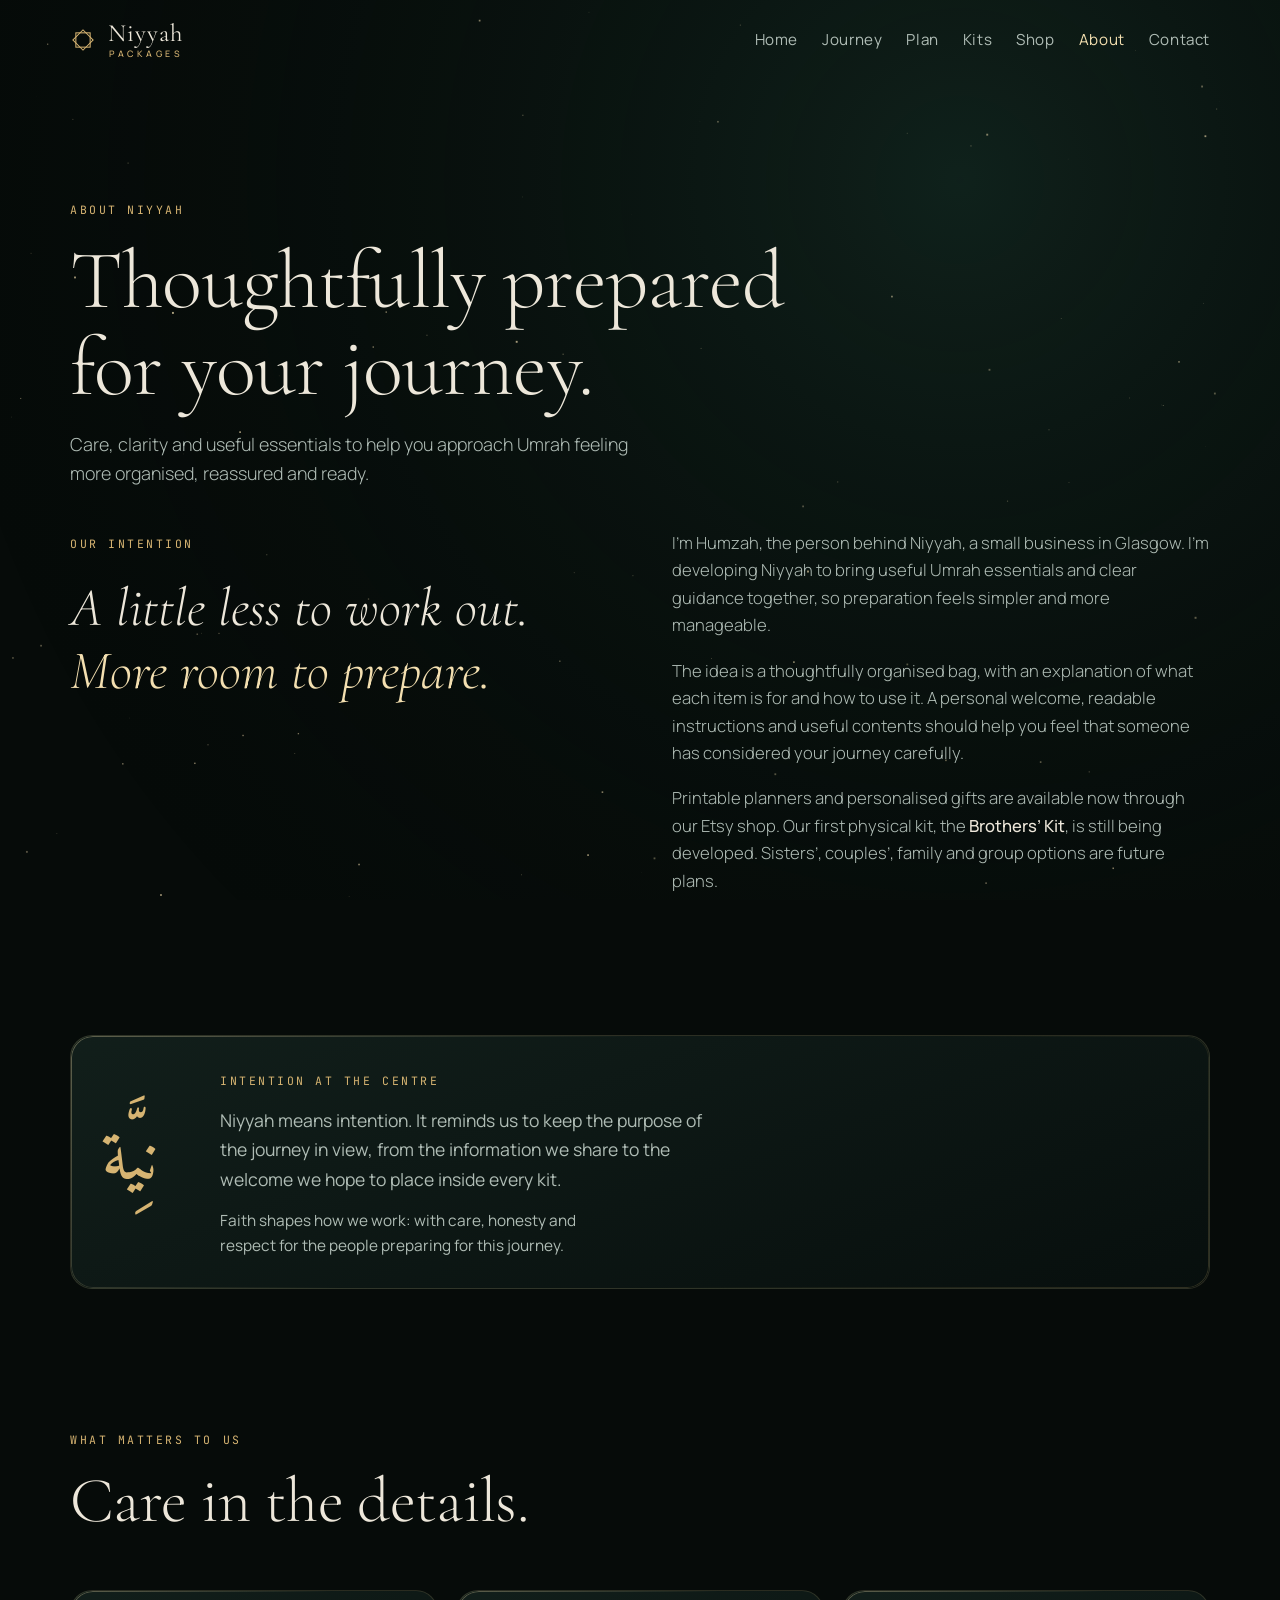
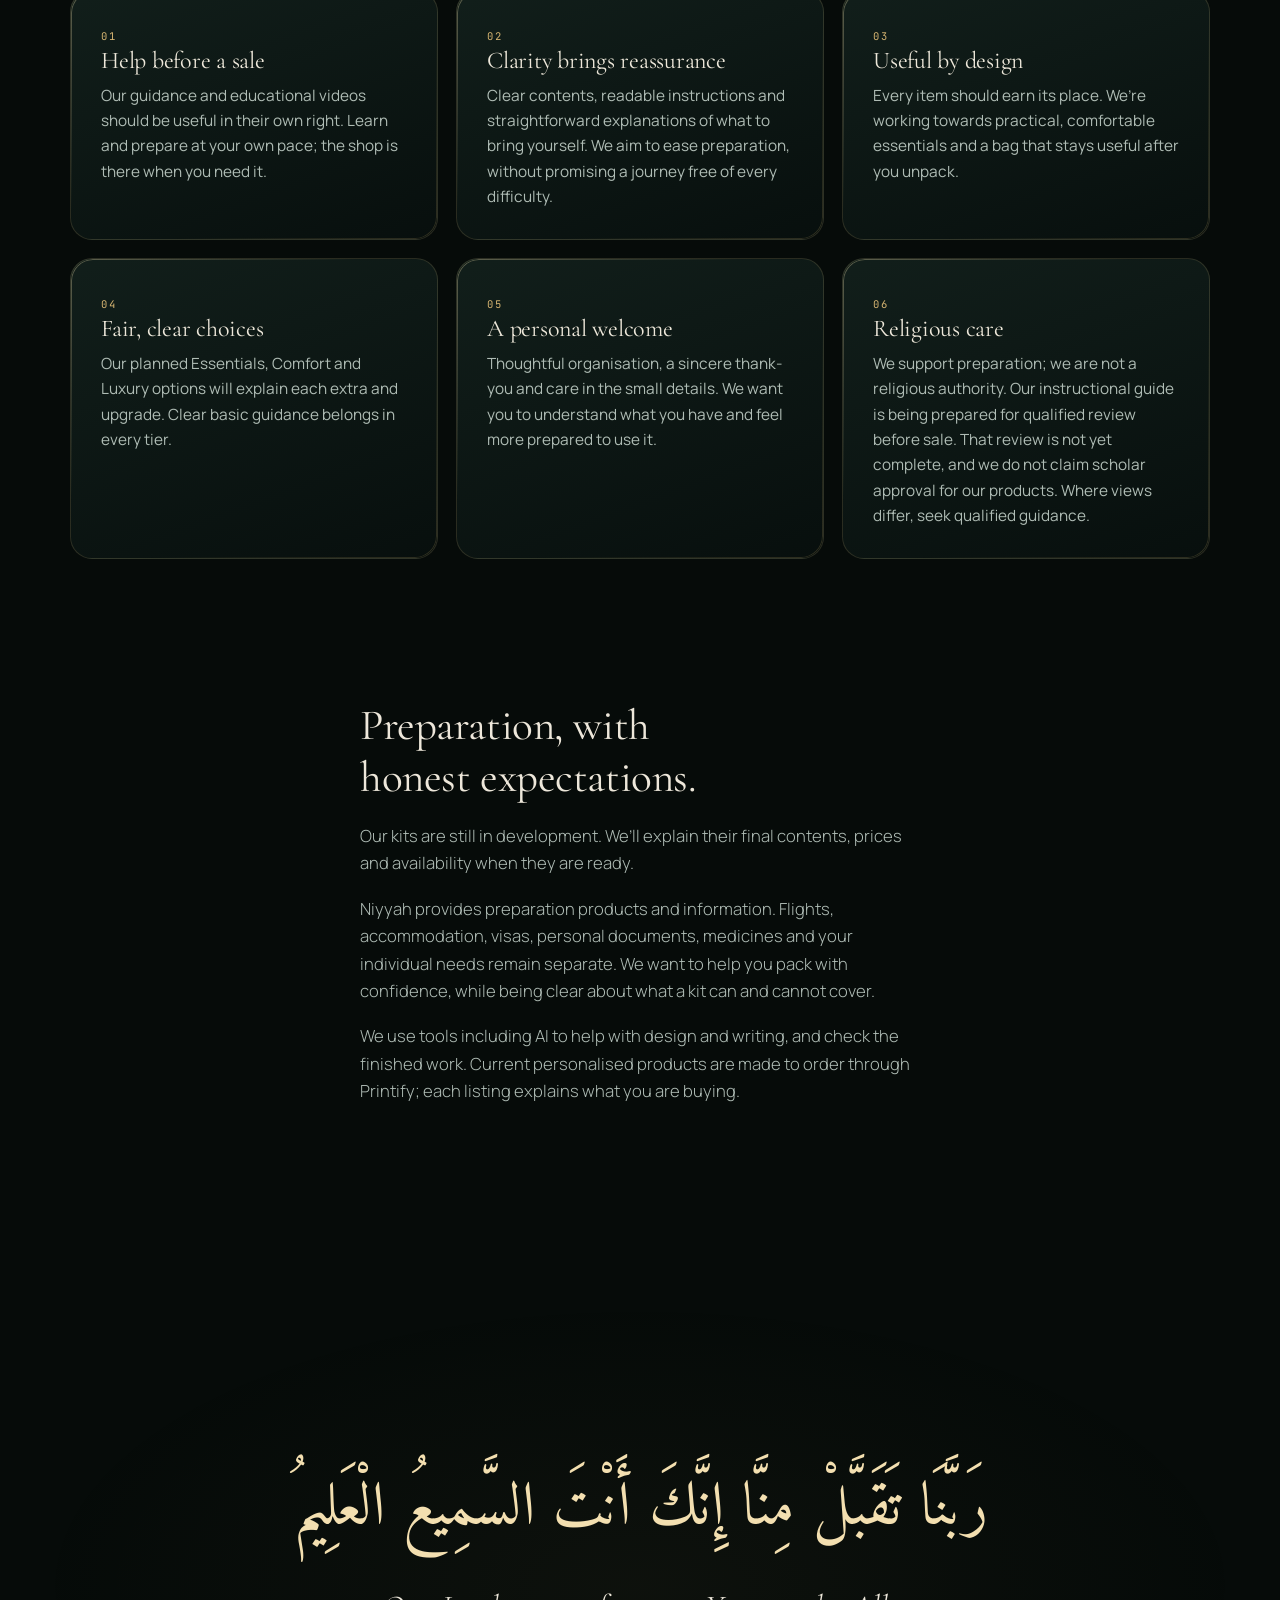
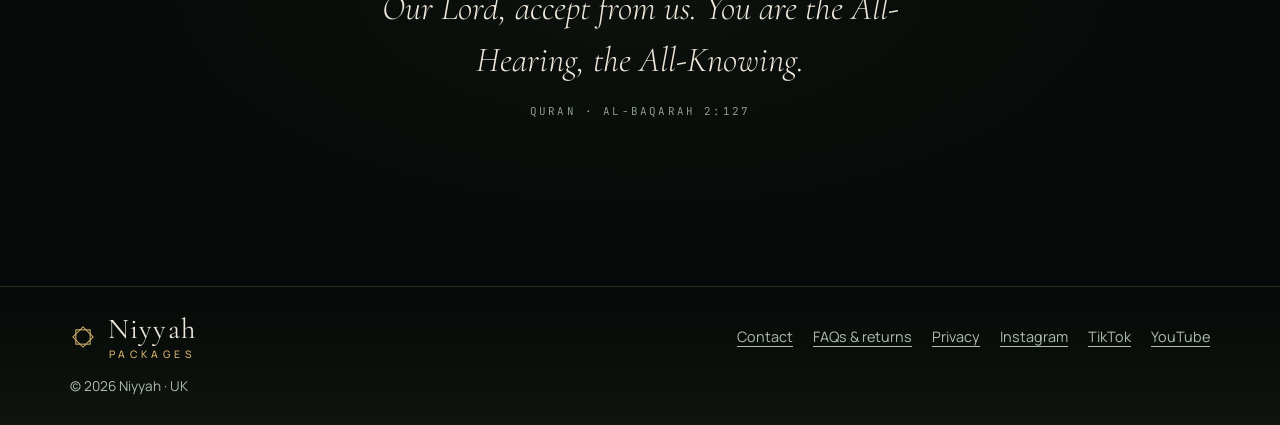
==== about.html @ 9472aaba "Improve Arabic name spacing and align planning page content" ====
<!doctype html>
<html lang="en-GB">
<head>
<meta charset="utf-8">
<meta name="viewport" content="width=device-width,initial-scale=1,viewport-fit=cover">
<style>:root{padding-block:env(safe-area-inset-top,0px) env(safe-area-inset-bottom,0px)}body{margin:0}img{max-width:100%}[hidden]{display:none!important}</style>
<title>About Niyyah Packages | Umrah Gifts &amp; Planners, Glasgow</title>
<meta name="claude:viewport-fit-sides" content="cover">
<meta name="description" content="Meet Niyyah, a Glasgow business bringing care, clarity and useful essentials to Umrah preparation. Discover our values and the kits we are developing.">
<link rel="icon" href="favicon.ico" sizes="any">
<link rel="icon" type="image/png" href="img/icon-32.png">
<link rel="apple-touch-icon" href="img/icon-180.png">
<meta name="theme-color" content="#1D4A3D">
<link rel="preconnect" href="https://fonts.googleapis.com">
<link rel="preconnect" href="https://fonts.gstatic.com" crossorigin>
<link rel="stylesheet" media="print" onload="this.media='all'" href="https://fonts.googleapis.com/css2?family=Cormorant+Garamond:ital,wght@0,300;0,400;0,500;1,300;1,400&family=Manrope:wght@300;400;500;600&family=JetBrains+Mono:wght@400;500&family=Amiri:wght@400;700&display=swap">
<link rel="stylesheet" href="assets/style.css?v=20261031-alignment11">
<link rel="canonical" href="https://niyyahpackages.com/about">
<meta property="og:type" content="website">
<meta property="og:locale" content="en_GB">
<meta property="og:site_name" content="Niyyah Packages">
<meta property="og:title" content="About Niyyah Packages | Umrah Gifts &amp; Planners, Glasgow">
<meta property="og:description" content="Meet Niyyah, a Glasgow business bringing care, clarity and useful essentials to Umrah preparation. Discover our values and the kits we are developing.">
<meta property="og:url" content="https://niyyahpackages.com/about">
<meta property="og:image" content="https://niyyahpackages.com/img/icon-512.png">
<meta property="og:image:alt" content="Niyyah Packages logo">
<meta name="twitter:card" content="summary">
<meta name="twitter:title" content="About Niyyah Packages | Umrah Gifts &amp; Planners, Glasgow">
<meta name="twitter:description" content="Meet Niyyah, a Glasgow business bringing care, clarity and useful essentials to Umrah preparation. Discover our values and the kits we are developing.">
<meta name="twitter:image" content="https://niyyahpackages.com/img/icon-512.png">
<script type="application/ld+json">
{
  "@context": "https://schema.org",
  "@graph": [
    {
      "@type": "WebPage",
      "@id": "https://niyyahpackages.com/about#webpage",
      "url": "https://niyyahpackages.com/about",
      "name": "About Niyyah Packages | Umrah Gifts & Planners, Glasgow",
      "description": "Meet Niyyah, a Glasgow business bringing care, clarity and useful essentials to Umrah preparation. Discover our values and the kits we are developing.",
      "inLanguage": "en-GB",
      "isPartOf": {
        "@id": "https://niyyahpackages.com/#website"
      }
    }
  ]
}
</script>
</head>
<body>
<a class="skip-link" href="#main-content">Skip to content</a>
<canvas id="sky" aria-hidden="true"></canvas>
<div class="progress" aria-hidden="true"></div>
<svg width="0" height="0" style="position:absolute" aria-hidden="true">
  <defs>
    <symbol id="star" viewBox="0 0 40 40"><g fill="none" stroke="currentColor" stroke-width="1.6"><rect x="9" y="9" width="22" height="22"/><rect x="9" y="9" width="22" height="22" transform="rotate(45 20 20)"/></g></symbol>
    <symbol id="arr" viewBox="0 0 24 24"><path d="M5 12h14M13 6l6 6-6 6" fill="none" stroke="currentColor" stroke-width="1.5"/></symbol>
  </defs>
</svg>
<header class="nav">
  <div class="nav-shell"></div>
  <div class="wrap">
    <a class="brand" href="/" aria-label="Niyyah home"><svg><use href="#star"/></svg><span class="wm">Niyyah<small>Packages</small></span></a>
    <ul><li><a href="/">Home</a></li><li><a href="/journey">Journey</a></li><li><a href="/plan">Plan</a></li><li><a href="/packages">Kits</a></li><li><a href="/shop">Shop</a></li><li><a href="/about" aria-current="page">About</a></li><li><a href="/contact">Contact</a></li></ul>
    <details class="mobile-menu"><summary aria-label="Open navigation"><span class="hamburger" aria-hidden="true"><i></i><i></i><i></i></span></summary><nav aria-label="Mobile navigation"><a href="/">Home</a><a href="/journey">Journey</a><a href="/plan">Plan</a><a href="/packages">Kits</a><a href="/shop">Shop</a><a href="/about" aria-current="page">About</a><a href="/contact">Contact</a></nav></details>
  </div>
</header>
<main id="main-content">
  <section class="page-head"><div class="wrap"><span class="label">About Niyyah</span><h1>Thoughtfully prepared<br>for your journey.</h1><p>Care, clarity and useful essentials to help you approach Umrah feeling more organised, reassured and ready.</p></div></section>
  <section aria-label="Our story" style="padding-top:30px"><div class="wrap split">
    <div class="reveal"><span class="label">Our intention</span><p class="quote" style="margin-top:22px">A little less to work out.<br><em>More room to prepare.</em></p></div>
    <div class="story reveal"><p>I’m Humzah, the person behind Niyyah, a small business in Glasgow. I’m developing Niyyah to bring useful Umrah essentials and clear guidance together, so preparation feels simpler and more manageable.</p><p>The idea is a thoughtfully organised bag, with an explanation of what each item is for and how to use it. A personal welcome, readable instructions and useful contents should help you feel that someone has considered your journey carefully.</p><p>Printable planners and personalised gifts are available now through our Etsy shop. Our first physical kit, the <strong>Brothers’ Kit</strong>, is still being developed. Sisters’, couples’, family and group options are future plans.</p></div>
  </div></section>
  <section aria-labelledby="name-title" style="padding-top:0"><div class="wrap"><div class="panel name-block reveal"><span class="big-ar" lang="ar">نِيَّة</span><div><span class="label" id="name-title">Intention at the centre</span><p style="margin-top:14px;font-size:1.1rem">Niyyah means intention. It reminds us to keep the purpose of the journey in view, from the information we share to the welcome we hope to place inside every kit.</p><p class="muted" style="margin-top:14px">Faith shapes how we work: with care, honesty and respect for the people preparing for this journey.</p></div></div></div></section>
  <section aria-labelledby="how-title" style="padding-top:0"><div class="wrap"><div class="head reveal"><span class="label">What matters to us</span><h2 id="how-title">Care in the details.</h2></div><div class="principles">
    <article class="panel reveal"><span class="k">01</span><h3>Help before a sale</h3><p>Our guidance and educational videos should be useful in their own right. Learn and prepare at your own pace; the shop is there when you need it.</p></article>
    <article class="panel reveal"><span class="k">02</span><h3>Clarity brings reassurance</h3><p>Clear contents, readable instructions and straightforward explanations of what to bring yourself. We aim to ease preparation, without promising a journey free of every difficulty.</p></article>
    <article class="panel reveal"><span class="k">03</span><h3>Useful by design</h3><p>Every item should earn its place. We’re working towards practical, comfortable essentials and a bag that stays useful after you unpack.</p></article>
    <article class="panel reveal"><span class="k">04</span><h3>Fair, clear choices</h3><p>Our planned Essentials, Comfort and Luxury options will explain each extra and upgrade. Clear basic guidance belongs in every tier.</p></article>
    <article class="panel reveal"><span class="k">05</span><h3>A personal welcome</h3><p>Thoughtful organisation, a sincere thank-you and care in the small details. We want you to understand what you have and feel more prepared to use it.</p></article>
    <article class="panel reveal"><span class="k">06</span><h3>Religious care</h3><p>We support preparation; we are not a religious authority. Our instructional guide is being prepared for qualified review before sale. That review is not yet complete, and we do not claim scholar approval for our products. Where views differ, seek qualified guidance.</p></article>
  </div></div></section>
  <section class="about-boundaries" aria-labelledby="preparation-title" style="padding-top:0"><div class="wrap story"><h2 id="preparation-title">Preparation, with honest expectations.</h2><p>Our kits are still in development. We’ll explain their final contents, prices and availability when they are ready.</p><p>Niyyah provides preparation products and information. Flights, accommodation, visas, personal documents, medicines and your individual needs remain separate. We want to help you pack with confidence, while being clear about what a kit can and cannot cover.</p><p>We use tools including AI to help with design and writing, and check the finished work. Current personalised products are made to order through Printify; each listing explains what you are buying.</p></div></section>
<section class="verse page-reminder" aria-label="A Quran reminder"><div class="wrap"><div class="reminder-slides"><div class="reminder-slide is-active"><p class="ar-text" lang="ar" dir="rtl">رَبَّنَا تَقَبَّلْ مِنَّا إِنَّكَ أَنْتَ السَّمِيعُ الْعَلِيمُ</p><blockquote>Our Lord, accept from us. You are the All-Hearing, the All-Knowing.<cite><a href="https://quran.com/2/127" target="_blank" rel="noopener">Quran · Al-Baqarah 2:127</a></cite></blockquote></div><div class="reminder-slide" aria-hidden="true" inert><p class="ar-text" lang="ar" dir="rtl">فَمَنْ يَعْمَلْ مِثْقَالَ ذَرَّةٍ خَيْرًا يَرَهُ</p><blockquote>So whoever does an atom’s weight of good will see it.<cite><a href="https://quran.com/99/7" target="_blank" rel="noopener">Quran · Az-Zalzalah 99:7</a></cite></blockquote></div><div class="reminder-slide" aria-hidden="true" inert><p class="ar-text" lang="ar" dir="rtl">وَأَنْ لَيْسَ لِلْإِنْسَانِ إِلَّا مَا سَعَىٰ</p><blockquote>And that each person will only have what they endeavoured towards.<cite><a href="https://quran.com/53/39" target="_blank" rel="noopener">Quran · An-Najm 53:39</a></cite></blockquote></div></div></div></section>
</main>
<footer class="simple-footer"><div class="wrap">
  <a class="brand footer-brand" href="/" aria-label="Niyyah home"><svg aria-hidden="true"><use href="#star"/></svg><span class="wm">Niyyah<small>Packages</small></span></a>
  <nav aria-label="Footer"><a href="/contact">Contact</a><a href="/contact#faq">FAQs &amp; returns</a><a href="/privacy">Privacy</a><a href="https://www.instagram.com/niyyah.packages/" target="_blank" rel="noopener">Instagram</a><a href="https://www.tiktok.com/@niyyah.packages" target="_blank" rel="noopener">TikTok</a><a href="https://www.youtube.com/@Niyyah.Packages" target="_blank" rel="noopener">YouTube</a></nav>
  <p>© 2026 Niyyah · UK</p>
</div></footer>
<script src="assets/ui.js?v=20261030-motion6"></script>
<script src="assets/sky.js?v=20261030-motion6"></script>

<script>if(location.hash==="#faq"||location.hash==="#contact"||location.hash==="#groups"){location.replace("/contact"+location.search+location.hash);}</script>
<script src="assets/reminders.js?v=20261030-loop9"></script>
</body>
</html>
---- assets/style.css ----
/* Layout: a night-time Haram feeling. Near-black green ground, gold as light, one sculptural 3D star you can hold.
   The page follows the order of an Umrah: intention → ihram → tawaf (7) → sa'i (7) → done, with the shop woven in. */
:root{
  --void:#060B09; --night:#0A1411; --deep:#0F1E19; --glass:rgba(22,40,34,.55); --edge:rgba(214,186,128,.16);
  --gold:#D6B472; --gold-hi:#F3DFB0; --gold-lo:#8C6D3A; --text:#EDE7DA; --muted:#93A39B; --dim:#5F6E67;
  --display:"Cormorant Garamond", "Iowan Old Style", Georgia, serif;
  --body:"Manrope", system-ui, -apple-system, "Segoe UI", sans-serif;
  --mono:"JetBrains Mono", ui-monospace, "SF Mono", Menlo, monospace;
  --arabic:"Amiri", "Noto Naskh Arabic", "Geeza Pro", serif;
  --max:1180px; color-scheme:dark;
}
*{box-sizing:border-box}
html{scroll-behavior:smooth}
body{background:var(--void);color:var(--text);font-family:var(--body);font-size:16px;line-height:1.65;-webkit-font-smoothing:antialiased;overflow-x:hidden}
a{color:inherit}
h1,h2,h3{font-family:var(--display);font-weight:300;line-height:1.05;text-wrap:balance;margin:0;letter-spacing:-.01em}
p{margin:0}
.wrap{max-width:var(--max);margin-inline:auto;padding-left:max(20px,env(safe-area-inset-left,0px));padding-right:max(20px,env(safe-area-inset-right,0px))}
.label{font-family:var(--mono);font-size:.72rem;letter-spacing:.22em;text-transform:uppercase;color:var(--gold)}
.muted{color:var(--muted)}
:focus-visible{outline:1px solid var(--gold-hi);outline-offset:4px;border-radius:4px}
::selection{background:var(--gold);color:var(--void)}

/* atmosphere */
#sky{position:fixed;inset:0;width:100%;height:100%;z-index:0;pointer-events:none}
main,header,footer{position:relative;z-index:2}
.progress{position:fixed;top:0;left:0;height:2px;width:100%;transform-origin:0 50%;transform:scaleX(0);background:linear-gradient(90deg,var(--gold-lo),var(--gold-hi));z-index:60;margin-top:env(safe-area-inset-top,0px)}

/* nav */
body::before{content:"";position:fixed;inset:0 0 auto;height:env(safe-area-inset-top,0px);z-index:59;background:var(--void)}
.nav{position:sticky;top:env(safe-area-inset-top,0px);z-index:50}
.nav .wrap{display:flex;align-items:center;gap:28px;padding-block:18px}
.nav-shell{position:absolute;inset:0;background:linear-gradient(180deg,rgba(6,11,9,.92),rgba(6,11,9,.55));backdrop-filter:blur(14px);border-bottom:1px solid var(--edge);opacity:0;transition:opacity .4s}
.scrolled .nav-shell{opacity:1}
.brand{position:relative;display:flex;align-items:center;gap:12px;text-decoration:none;font-family:var(--display);font-size:1.55rem;font-weight:400;letter-spacing:.04em}
.brand svg{width:26px;height:26px;color:var(--gold);transition:transform 1.2s cubic-bezier(.2,.8,.2,1)}
.brand:hover svg{transform:rotate(135deg)}
.brand .wm{display:flex;flex-direction:column;line-height:1}
.brand .wm small{font-family:var(--body);font-size:.36em;font-weight:500;letter-spacing:.42em;text-transform:uppercase;color:var(--gold);margin-top:5px;padding-left:.1em}
.nav ul{position:relative;display:flex;gap:26px;list-style:none;margin:0 0 0 auto;padding:0}
.nav ul a{text-decoration:none;font-size:.86rem;color:var(--muted);letter-spacing:.04em;transition:color .25s}
.nav ul a:hover{color:var(--gold-hi)}
.btn{position:relative;display:inline-flex;align-items:center;gap:10px;padding:14px 24px;border-radius:999px;font-weight:500;font-size:.9rem;letter-spacing:.02em;text-decoration:none;white-space:nowrap;border:0;cursor:pointer;font-family:var(--body);transition:background .3s,color .3s,box-shadow .3s}
.btn-gold{background:linear-gradient(135deg,var(--gold-hi),var(--gold) 45%,var(--gold-lo));color:#120D05;box-shadow:0 10px 40px -12px rgba(214,180,114,.6)}
.btn-gold:hover{box-shadow:0 14px 50px -10px rgba(243,223,176,.75)}
.btn-ghost{color:var(--text);border:1px solid var(--edge);background:rgba(214,180,114,.04)}
.btn-ghost:hover{border-color:var(--gold);color:var(--gold-hi)}
.nav .btn{position:relative;padding:10px 18px;font-size:.82rem}
@media (max-width:880px){.nav ul{display:none}.nav .btn{margin-left:auto}}

/* hero */
.hero{min-height:min(860px,100svh);display:grid;align-items:center;padding-block:40px 80px}
.hero .wrap{display:grid;grid-template-columns:minmax(0,1fr) minmax(0,1.05fr);gap:30px;align-items:center}
@media (max-width:900px){.hero .wrap{grid-template-columns:1fr}.hero{min-height:0}.hero .stage{order:-1;max-width:400px;margin-bottom:10px}}
.hero-copy{display:grid;gap:28px}
.def{display:flex;align-items:center;gap:16px;font-family:var(--mono);font-size:.74rem;letter-spacing:.18em;text-transform:uppercase;color:var(--muted)}
.def .ar{font-family:var(--arabic);font-size:1.9rem;letter-spacing:0;text-transform:none;color:var(--gold);line-height:1}
.def i{display:block;width:40px;height:1px;background:var(--edge)}
.hero h1{font-size:clamp(3rem,6.2vw,5.6rem)}
.hero h1 em{font-style:italic;background:linear-gradient(100deg,var(--gold-lo),var(--gold-hi) 45%,var(--gold) 70%,var(--gold-lo));-webkit-background-clip:text;background-clip:text;color:transparent;background-size:200% 100%;animation:sheen 7s ease-in-out infinite}
@keyframes sheen{0%,100%{background-position:0 0}50%{background-position:100% 0}}
.hero .lede{font-size:1.12rem;color:var(--muted);max-width:42ch;font-weight:300}
.hero .ctas{display:flex;gap:12px;flex-wrap:wrap}
.hud{display:flex;gap:28px;flex-wrap:wrap;padding-top:8px;border-top:1px solid var(--edge)}
.hud div{display:grid;gap:2px}
.hud b{font-family:var(--display);font-weight:400;font-size:1.8rem;color:var(--gold-hi);font-variant-numeric:tabular-nums}
.hud span{font-family:var(--mono);font-size:.66rem;letter-spacing:.16em;text-transform:uppercase;color:var(--dim)}

.stage{position:relative;aspect-ratio:1/1;width:100%;max-width:620px;margin-inline:auto;touch-action:pan-y;cursor:grab;user-select:none}
.stage:active{cursor:grabbing}
.stage canvas{position:absolute;inset:0;width:100%;height:100%;max-width:100%}
.stage .halo{position:absolute;inset:8%;border-radius:50%;background:radial-gradient(circle,rgba(214,180,114,.20),rgba(214,180,114,.04) 45%,transparent 70%);filter:blur(10px)}
.stage .ring{position:absolute;inset:3%;border-radius:50%;border:1px solid var(--edge)}
.stage .ring.r2{inset:12%;border-style:dashed;opacity:.5;animation:spin 80s linear infinite}
@keyframes spin{to{transform:rotate(360deg)}}
.stage .fallback{position:absolute;inset:22%;color:var(--gold)}
.stage-ui{position:absolute;left:0;right:0;bottom:-6px;display:flex;justify-content:center;gap:8px;flex-wrap:wrap}
.chip{font-family:var(--mono);font-size:.68rem;letter-spacing:.14em;text-transform:uppercase;padding:8px 13px;border-radius:999px;border:1px solid var(--edge);background:rgba(10,20,17,.7);backdrop-filter:blur(8px);color:var(--muted);cursor:pointer;transition:all .25s}
.chip:hover,.chip[aria-pressed="true"]{color:var(--void);background:var(--gold);border-color:var(--gold)}
.stage-tip{position:absolute;top:4%;right:2%;font-family:var(--mono);font-size:.66rem;letter-spacing:.16em;text-transform:uppercase;color:var(--dim);display:flex;gap:8px;align-items:center}
.stage-tip i{width:6px;height:6px;border-radius:50%;background:var(--gold);box-shadow:0 0 12px var(--gold);animation:pulse 2s infinite}
@keyframes pulse{50%{opacity:.3}}

/* marquee */
.marquee{overflow:hidden;border-block:1px solid var(--edge);padding-block:22px;mask-image:linear-gradient(90deg,transparent,#000 12%,#000 88%,transparent)}
.marquee-track{display:flex;gap:56px;width:max-content;animation:slide 48s linear infinite}
.marquee span{font-family:var(--display);font-style:italic;font-weight:300;font-size:clamp(1.8rem,4vw,3.2rem);color:transparent;-webkit-text-stroke:1px rgba(214,180,114,.55);white-space:nowrap}
.marquee span.ar{font-family:var(--arabic);font-style:normal;-webkit-text-stroke:0;color:var(--gold);opacity:.8}
@keyframes slide{to{transform:translateX(-50%)}}

section{padding-block:clamp(80px,11vw,150px)}
.head{display:grid;gap:18px;max-width:680px;margin-bottom:56px}
.head h2{font-size:clamp(2.4rem,5vw,4rem)}
.head p{color:var(--muted);font-size:1.08rem;font-weight:300;max-width:56ch}

/* journey: ritual instruments */
.rituals{display:grid;grid-template-columns:repeat(2,minmax(0,1fr));gap:22px}
@media (max-width:860px){.rituals{grid-template-columns:1fr}}
.panel{position:relative;min-width:0;background:linear-gradient(160deg,rgba(28,48,41,.55),rgba(10,20,17,.55));border:1px solid var(--edge);border-radius:22px;padding:30px;overflow:hidden;}
.panel::before{content:"";position:absolute;inset:0;border-radius:inherit;padding:1px;background:linear-gradient(140deg,rgba(243,223,176,.35),transparent 40%,transparent 60%,rgba(214,180,114,.2));-webkit-mask:linear-gradient(#000 0 0) content-box,linear-gradient(#000 0 0);-webkit-mask-composite:xor;mask-composite:exclude;pointer-events:none}
.panel h3{font-size:2rem;font-weight:400}
.panel .ph{display:flex;justify-content:space-between;align-items:baseline;gap:12px}
.panel p{color:var(--muted);margin-top:10px;font-size:.96rem;max-width:46ch}
.instr{margin-top:24px;display:grid;place-items:center}
.instr svg{width:100%;max-width:340px;height:auto;overflow:visible}
.readout{margin-top:18px;display:flex;justify-content:space-between;align-items:center;gap:12px;font-family:var(--mono);font-size:.78rem;color:var(--muted);letter-spacing:.08em}
.readout b{color:var(--gold-hi);font-weight:500;font-size:1.1rem;font-variant-numeric:tabular-nums}
.ctrls{display:flex;gap:8px}
.ctrl{font-family:var(--mono);font-size:.72rem;letter-spacing:.12em;text-transform:uppercase;border:1px solid var(--edge);background:transparent;color:var(--text);padding:9px 14px;border-radius:999px;cursor:pointer;transition:all .25s}
.ctrl:hover{border-color:var(--gold);color:var(--gold-hi)}
.steps{display:grid;grid-template-columns:repeat(4,minmax(0,1fr));gap:0;margin-top:22px;border-top:1px solid var(--edge)}
.steps li{list-style:none;padding:22px 18px 0 0;min-width:0}
.steps .k{font-family:var(--mono);font-size:.68rem;letter-spacing:.18em;color:var(--gold)}
.steps h4{font-family:var(--display);font-weight:400;font-size:1.5rem;margin:8px 0 6px}
.steps p{color:var(--muted);font-size:.92rem}
@media (max-width:760px){.steps{grid-template-columns:repeat(2,minmax(0,1fr));row-gap:24px}}
.note{margin-top:30px;font-size:.88rem;color:var(--dim);max-width:70ch}
.note b{color:var(--muted);font-weight:500}

/* products */
.grid{display:grid;grid-template-columns:repeat(3,minmax(0,1fr));gap:22px;perspective:1200px}
@media (max-width:960px){.grid{grid-template-columns:repeat(2,minmax(0,1fr))}}
@media (max-width:620px){.grid{grid-template-columns:1fr}}
.card{position:relative;display:flex;flex-direction:column;text-decoration:none;border-radius:22px;overflow:hidden;background:var(--deep);border:1px solid var(--edge);transform-style:preserve-3d;transition:transform .5s cubic-bezier(.2,.8,.2,1),box-shadow .5s;will-change:transform}
.card:hover{box-shadow:0 40px 80px -40px rgba(214,180,114,.45)}
.card .glare{position:absolute;inset:0;pointer-events:none;background:radial-gradient(circle at var(--gx,50%) var(--gy,0%),rgba(243,223,176,.22),transparent 45%);opacity:0;transition:opacity .4s;z-index:2}
.card:hover .glare{opacity:1}
.card .img{position:relative;overflow:hidden;aspect-ratio:4/3}
.card img{display:block;width:100%;height:100%;object-fit:cover;max-width:100%;transition:transform 1.2s cubic-bezier(.2,.8,.2,1)}
.card:hover img{transform:scale(1.06)}
.card .badge{position:absolute;top:14px;left:14px;font-family:var(--mono);font-size:.64rem;letter-spacing:.16em;text-transform:uppercase;padding:7px 11px;border-radius:999px;background:rgba(6,11,9,.72);backdrop-filter:blur(8px);color:var(--gold-hi);border:1px solid var(--edge)}
.card .body{display:grid;gap:8px;padding:24px;flex:1;transform:translateZ(30px)}
.card h3{font-size:1.65rem;font-weight:400}
.card p{color:var(--muted);font-size:.93rem}
.card .row{display:flex;justify-content:space-between;align-items:center;margin-top:auto;padding-top:16px;border-top:1px solid var(--edge)}
.price{font-family:var(--display);font-size:1.7rem;color:var(--gold-hi);font-variant-numeric:tabular-nums}
.price small{font-family:var(--mono);font-size:.62rem;letter-spacing:.12em;text-transform:uppercase;color:var(--dim);margin-left:8px}
.arrow{width:40px;height:40px;border-radius:50%;border:1px solid var(--edge);display:grid;place-items:center;color:var(--gold);transition:all .3s}
.card:hover .arrow{background:var(--gold);color:var(--void);transform:rotate(-45deg)}
.shop-foot{margin-top:28px;display:flex;justify-content:space-between;align-items:center;gap:16px;flex-wrap:wrap;color:var(--dim);font-size:.88rem}
.tlink{color:var(--gold-hi);text-underline-offset:5px;text-decoration-color:var(--gold-lo)}

/* personaliser */
.studio{display:grid;grid-template-columns:minmax(0,.9fr) minmax(0,1.1fr);gap:clamp(24px,5vw,60px);align-items:center}
@media (max-width:880px){.studio{grid-template-columns:1fr}}
.field{display:grid;gap:8px;margin-top:26px}
.field label{font-family:var(--mono);font-size:.7rem;letter-spacing:.18em;text-transform:uppercase;color:var(--muted)}
.field input{width:100%;font:inherit;font-family:var(--display);font-size:2rem;font-style:italic;color:var(--gold-hi);background:transparent;border:0;border-bottom:1px solid var(--edge);padding:6px 0 10px;outline:none;transition:border-color .3s}
.field input:focus{border-color:var(--gold)}
.field .row2{display:grid;grid-template-columns:1fr 120px;gap:16px}
.toggle{display:inline-flex;margin-top:26px;border:1px solid var(--edge);border-radius:999px;padding:4px}
.toggle button{font-family:var(--mono);font-size:.72rem;letter-spacing:.14em;text-transform:uppercase;border:0;background:transparent;color:var(--muted);padding:10px 18px;border-radius:999px;cursor:pointer;transition:all .3s}
.toggle button[aria-pressed="true"]{background:var(--gold);color:var(--void)}
.preview{position:relative;aspect-ratio:5/4;border-radius:26px;overflow:hidden;border:1px solid var(--edge);background:radial-gradient(ellipse at 50% 30%,#1D3A31,#0A1411 70%)}
.preview svg{position:absolute;inset:0;width:100%;height:100%}
.preview .cap{position:absolute;left:18px;bottom:16px;font-family:var(--mono);font-size:.64rem;letter-spacing:.16em;text-transform:uppercase;color:var(--dim)}
.studio .btn{margin-top:28px}

/* countdown */
.count{display:grid;grid-template-columns:minmax(0,1fr) minmax(0,1fr);gap:22px}
@media (max-width:860px){.count{grid-template-columns:1fr}}
.dial{display:grid;place-items:center;text-align:center;padding:34px 20px}
.dial .big{font-family:var(--display);font-size:clamp(4.5rem,11vw,8rem);line-height:.9;color:var(--gold-hi);font-variant-numeric:tabular-nums}
.dial .unit{font-family:var(--mono);font-size:.72rem;letter-spacing:.2em;text-transform:uppercase;color:var(--muted);margin-top:10px}
.dial input{margin-top:24px;font:inherit;font-family:var(--mono);color:var(--text);background:rgba(6,11,9,.6);border:1px solid var(--edge);border-radius:12px;padding:12px 14px;color-scheme:dark}
.todo h3{font-size:1.8rem;font-weight:400}
.todo ul{list-style:none;padding:0;margin:18px 0 0;display:grid;gap:12px}
.todo li{display:flex;gap:12px;align-items:flex-start;color:var(--text);font-size:.98rem}
.todo li::before{content:"";flex:none;width:14px;height:14px;margin-top:5px;border:1px solid var(--gold);border-radius:3px}
.todo .when{font-family:var(--mono);font-size:.7rem;letter-spacing:.16em;text-transform:uppercase;color:var(--gold)}
.todo .btn{margin-top:22px}

/* coming / groups / about / faq */
.split{display:grid;grid-template-columns:minmax(0,1fr) minmax(0,1fr);gap:clamp(24px,5vw,70px);align-items:start}
@media (max-width:860px){.split{grid-template-columns:1fr}}
.soon{display:grid;gap:18px}
.soon .panel h3{font-size:1.7rem}
.pill{display:inline-flex;align-items:center;gap:8px;margin-top:16px;font-family:var(--mono);font-size:.66rem;letter-spacing:.16em;text-transform:uppercase;color:var(--gold-hi);border:1px solid var(--edge);padding:6px 12px;border-radius:999px}
.pill i{width:6px;height:6px;border-radius:50%;background:var(--gold);animation:pulse 2s infinite}
.kit{list-style:none;padding:0;margin:26px 0 0;display:grid;grid-template-columns:repeat(2,minmax(0,1fr));gap:12px 22px}
.kit li{display:flex;gap:10px;align-items:baseline;color:var(--muted);font-size:.95rem}
.kit li::before{content:"";flex:none;width:6px;height:6px;transform:rotate(45deg);background:var(--gold)}
.specs{display:grid;margin:0}
.specs div{display:flex;justify-content:space-between;gap:16px;padding:18px 0;border-bottom:1px solid var(--edge)}
.specs dt{font-family:var(--mono);font-size:.72rem;letter-spacing:.14em;text-transform:uppercase;color:var(--muted)}
.specs dd{margin:0;font-family:var(--display);font-size:1.25rem;text-align:right}
.quote{font-family:var(--display);font-style:italic;font-weight:300;font-size:clamp(2rem,4.4vw,3.4rem);line-height:1.15}
.quote em{color:var(--gold-hi)}
.story{display:grid;gap:18px;color:var(--muted);font-size:1.04rem;font-weight:300;max-width:60ch}
.story strong{color:var(--text);font-weight:500}
.tags{display:flex;flex-wrap:wrap;gap:8px}
.tags span{font-family:var(--mono);font-size:.68rem;letter-spacing:.12em;text-transform:uppercase;padding:8px 12px;border:1px solid var(--edge);border-radius:999px;color:var(--text)}
details{border-bottom:1px solid var(--edge)}
details:first-of-type{border-top:1px solid var(--edge)}
summary{cursor:pointer;list-style:none;display:flex;justify-content:space-between;align-items:center;gap:16px;padding:26px 0;font-family:var(--display);font-size:1.55rem;font-weight:400}
summary::-webkit-details-marker{display:none}
summary::after{content:"";flex:none;width:12px;height:12px;border-right:1px solid var(--gold);border-bottom:1px solid var(--gold);transform:rotate(45deg);transition:transform .35s}
details[open] summary::after{transform:rotate(225deg)}
details p{padding:0 0 26px;color:var(--muted);max-width:68ch}
.faq{max-width:860px}

footer{border-top:1px solid var(--edge);background:linear-gradient(180deg,transparent,rgba(214,180,114,.05))}
.foot{display:grid;grid-template-columns:minmax(0,1.4fr) repeat(2,minmax(0,1fr));gap:30px;padding-block:60px}
@media (max-width:760px){.foot{grid-template-columns:1fr}}
.foot p{color:var(--muted);font-size:.92rem;margin-top:14px;max-width:38ch}
.foot nav{display:grid;gap:10px;align-content:start}
.foot nav a{text-decoration:none;color:var(--muted);font-size:.92rem}
.foot nav a:hover{color:var(--gold-hi)}
.big-word{font-family:var(--display);font-weight:300;font-size:clamp(5rem,22vw,18rem);line-height:.8;text-align:center;color:transparent;-webkit-text-stroke:1px rgba(214,180,114,.22);user-select:none;padding-bottom:40px;overflow:hidden}
.legal{border-top:1px solid var(--edge);padding-block:18px;font-family:var(--mono);font-size:.68rem;letter-spacing:.1em;color:var(--dim)}

/* reveal: visible at rest, gentle lift when JS runs */
.reveal{transition:transform 1s cubic-bezier(.2,.8,.2,1),opacity 1s}
.js .reveal.pre{transform:translateY(24px);opacity:.45}
@media (prefers-reduced-motion:reduce){*{animation:none!important;transition:none!important}.js .reveal.pre{transform:none;opacity:1}}

/* multi-page additions */
.nav ul a[aria-current="page"]{color:var(--gold-hi)}
.shape-name{position:absolute;left:0;right:0;bottom:2%;text-align:center;font-family:var(--mono);font-size:.7rem;letter-spacing:.22em;text-transform:uppercase;color:var(--gold);transition:opacity .4s}
.page-head{padding-block:clamp(70px,10vw,120px) 10px}
.page-head h1{font-size:clamp(2.8rem,6.5vw,5.2rem)}
.page-head p{color:var(--muted);font-size:1.12rem;font-weight:300;max-width:52ch;margin-top:18px}
.page-head .label{display:block;margin-bottom:18px}
.explore{display:grid;grid-template-columns:repeat(4,minmax(0,1fr));gap:18px}
@media (max-width:960px){.explore{grid-template-columns:repeat(2,minmax(0,1fr))}}
@media (max-width:520px){.explore{grid-template-columns:1fr}}
.door{position:relative;display:grid;gap:10px;align-content:start;min-height:230px;padding:28px;text-decoration:none;border:1px solid var(--edge);border-radius:22px;background:linear-gradient(160deg,rgba(28,48,41,.5),rgba(10,20,17,.5));transition:border-color .3s,transform .4s}
.door:hover{border-color:var(--gold);transform:translateY(-4px)}
.door .k{font-family:var(--mono);font-size:.68rem;letter-spacing:.2em;color:var(--gold)}
.door h3{font-size:1.9rem;font-weight:400}
.door p{color:var(--muted);font-size:.93rem}
.door .arrow{position:absolute;right:22px;bottom:22px}
.door:hover .arrow{background:var(--gold);color:var(--void);transform:rotate(-45deg)}
.next-page{display:flex;justify-content:space-between;align-items:center;gap:20px;flex-wrap:wrap;padding-block:40px;border-top:1px solid var(--edge)}
.next-page a{font-family:var(--display);font-size:clamp(1.8rem,4vw,2.8rem);text-decoration:none;color:var(--text)}
.next-page a:hover{color:var(--gold-hi)}

/* ===== v4 additions ===== */
.ar-text{font-family:var(--arabic);direction:rtl;line-height:1.9;color:var(--gold)}
.bismillah{display:grid;justify-items:center;gap:4px;padding-top:26px;text-align:center}
.bismillah .ar-text{font-size:clamp(1.7rem,3.6vw,2.5rem);line-height:1.6}
.bismillah small{font-family:var(--body);font-weight:500;font-size:.68rem;letter-spacing:.24em;word-spacing:.08em;text-wrap:balance;max-width:44ch;text-transform:uppercase;color:var(--dim)}
.page-head .bism{display:block;font-family:var(--arabic);font-size:1.35rem;color:var(--gold);direction:rtl;text-align:left;margin-bottom:22px;opacity:.85}
.verse{padding-block:clamp(70px,10vw,120px);text-align:center;border-block:1px solid var(--edge);background:radial-gradient(ellipse at 50% 50%,rgba(214,180,114,.07),transparent 65%)}
.verse .ar-text{font-size:clamp(2rem,5vw,3.4rem);line-height:1.7;color:var(--gold-hi)}
.verse blockquote{margin:14px auto 0;max-width:30ch;font-family:var(--display);font-style:italic;font-weight:300;font-size:clamp(1.5rem,3vw,2.2rem);line-height:1.25}
.verse cite{display:block;margin-top:16px;font-style:normal;font-family:var(--mono);font-size:.68rem;letter-spacing:.2em;text-transform:uppercase;color:var(--dim)}
.explore{grid-template-columns:repeat(auto-fit,minmax(200px,1fr))}
.door.soon-door{border-style:dashed}
.door .tagline{font-family:var(--mono);font-size:.62rem;letter-spacing:.16em;text-transform:uppercase;color:var(--gold-hi);border:1px solid var(--edge);border-radius:999px;padding:5px 10px;justify-self:start}

/* shop */
.filters{display:flex;flex-wrap:wrap;gap:8px;margin:-20px 0 34px}
.filters button{font-family:var(--mono);font-size:.7rem;letter-spacing:.14em;text-transform:uppercase;border:1px solid var(--edge);background:transparent;color:var(--muted);padding:10px 16px;border-radius:999px;cursor:pointer;transition:all .25s}
.filters button[aria-pressed="true"],.filters button:hover{background:var(--gold);color:var(--void);border-color:var(--gold)}
.card .badge.new{background:var(--gold);color:var(--void);border-color:var(--gold)}
.card[hidden]{display:none}
.price-note{margin-top:22px;font-size:.84rem;color:var(--dim);max-width:72ch}
.viewer{position:relative;aspect-ratio:5/4;border-radius:26px;overflow:hidden;border:1px solid var(--edge);background:radial-gradient(ellipse at 50% 35%,#21423A,#0A1411 72%);cursor:grab;touch-action:pan-y;outline:none}
.viewer:focus-visible{border-color:var(--gold)}
.viewer.grabbing{cursor:grabbing}
.viewer canvas{position:absolute;inset:0;width:100%;height:100%;max-width:100%}
.viewer .tip{position:absolute;left:18px;top:16px;font-family:var(--mono);font-size:.64rem;letter-spacing:.16em;text-transform:uppercase;color:var(--muted);display:flex;gap:8px;align-items:center;pointer-events:none}
.viewer .tip i{width:6px;height:6px;border-radius:50%;background:var(--gold);box-shadow:0 0 10px var(--gold)}
.viewer .cap{position:absolute;left:18px;bottom:16px;right:18px;font-family:var(--mono);font-size:.62rem;letter-spacing:.14em;text-transform:uppercase;color:var(--dim);pointer-events:none}
.viewer.no3d{background:var(--deep) url("../img/mug.jpg") center/cover}
.viewer.no3d .tip{display:none}
.coming-grid{display:grid;grid-template-columns:repeat(3,minmax(0,1fr));gap:18px}
@media (max-width:860px){.coming-grid{grid-template-columns:1fr}}

/* plan */
.reco{display:grid;gap:10px;margin-top:20px}
.mini{display:grid;grid-template-columns:72px 1fr;gap:14px;align-items:center;text-decoration:none;padding:10px;border:1px solid var(--edge);border-radius:14px;transition:border-color .25s}
.mini:hover{border-color:var(--gold)}
.mini img{width:72px;height:54px;object-fit:cover;border-radius:8px}
.mini b{display:block;font-weight:500;font-size:.95rem}
.mini em{font-style:normal;font-family:var(--mono);font-size:.74rem;color:var(--gold-hi)}
.deck{position:relative;border:1px solid var(--edge);border-radius:26px;overflow:hidden;background:linear-gradient(160deg,rgba(28,48,41,.55),rgba(10,20,17,.55))}
.track{display:flex;transition:transform .7s cubic-bezier(.2,.8,.2,1);touch-action:pan-y}
.slide{flex:0 0 100%;min-width:0;display:grid;grid-template-columns:minmax(0,.9fr) minmax(0,1.1fr);gap:clamp(20px,4vw,56px);padding:clamp(28px,5vw,56px)}
@media (max-width:820px){.slide{grid-template-columns:1fr}}
.slide .stage-no{font-family:var(--mono);font-size:.7rem;letter-spacing:.2em;color:var(--gold)}
.slide h3{font-size:clamp(2rem,4.4vw,3.2rem);font-weight:300;margin-top:12px}
.slide .who{margin-top:16px;color:var(--muted);font-size:1rem}
.slide .who b{color:var(--gold-hi);font-weight:500}
.slide .why{margin-top:14px;color:var(--muted);font-weight:300}
.slide ul{list-style:none;margin:0;padding:0;display:grid;gap:12px;align-content:start}
.slide li{display:flex;gap:12px;align-items:flex-start}
.slide li::before{content:"";flex:none;width:7px;height:7px;margin-top:9px;transform:rotate(45deg);background:var(--gold)}
.slide .helps{margin-top:22px;display:flex;flex-wrap:wrap;gap:8px;align-items:center}
.slide .helps span{font-family:var(--mono);font-size:.66rem;letter-spacing:.16em;text-transform:uppercase;color:var(--dim);margin-right:4px}
.slide .helps a{font-size:.85rem;text-decoration:none;border:1px solid var(--edge);border-radius:999px;padding:7px 13px;color:var(--text)}
.slide .helps a:hover{border-color:var(--gold);color:var(--gold-hi)}
.deck-nav{display:flex;justify-content:space-between;align-items:center;gap:12px;padding:16px clamp(20px,4vw,40px);border-top:1px solid var(--edge)}
.dots{display:flex;gap:8px}
.dot{width:34px;height:4px;border-radius:2px;border:0;background:rgba(214,180,114,.22);cursor:pointer;padding:0}
.dot[aria-current="true"]{background:var(--gold)}
.arrows{display:flex;gap:8px}
.arrows button{width:44px;height:44px;border-radius:50%;border:1px solid var(--edge);background:transparent;color:var(--gold);cursor:pointer;display:grid;place-items:center}
.arrows button:hover{background:var(--gold);color:var(--void)}

/* about + packages + thank you */
.principles{display:grid;grid-template-columns:repeat(3,minmax(0,1fr));gap:18px}
@media (max-width:900px){.principles{grid-template-columns:repeat(2,minmax(0,1fr))}}
@media (max-width:560px){.principles{grid-template-columns:1fr}}
.principles .panel h3{font-size:1.5rem}
.principles .panel .k{font-family:var(--mono);font-size:.66rem;letter-spacing:.2em;color:var(--gold)}
.name-block{display:grid;grid-template-columns:auto 1fr;gap:clamp(20px,5vw,60px);align-items:center}
@media (max-width:700px){.name-block{grid-template-columns:1fr}}
.name-block .big-ar{font-family:var(--arabic);font-size:clamp(5rem,14vw,9rem);color:var(--gold);line-height:1.2}
.timeline{list-style:none;margin:0;padding:0;display:grid;gap:0;border-left:1px solid var(--edge)}
.timeline li{position:relative;padding:0 0 34px 30px}
.timeline li::before{content:"";position:absolute;left:-6px;top:6px;width:11px;height:11px;border-radius:50%;background:var(--void);border:2px solid var(--gold)}
.timeline li.now::before{background:var(--gold);box-shadow:0 0 14px var(--gold)}
.timeline .k{font-family:var(--mono);font-size:.68rem;letter-spacing:.2em;text-transform:uppercase;color:var(--gold)}
.timeline h3{font-size:1.6rem;font-weight:400;margin:6px 0 4px}
.timeline p{color:var(--muted);font-size:.95rem;max-width:56ch}
.thanks{text-align:center;padding-block:clamp(60px,9vw,110px) 20px}
.thanks .ar-text{font-size:clamp(2.6rem,7vw,4.6rem);color:var(--gold-hi);line-height:1.5}
.thanks h1{font-size:clamp(2.6rem,6vw,4.6rem);margin-top:6px}
.thanks p.lede{color:var(--muted);font-size:1.12rem;font-weight:300;max-width:52ch;margin:18px auto 0}
.duas{display:grid;grid-template-columns:repeat(2,minmax(0,1fr));gap:20px}
@media (max-width:820px){.duas{grid-template-columns:1fr}}
.dua{text-align:center;padding:36px 28px}
.dua .ar-text{font-size:clamp(1.6rem,3.4vw,2.2rem);color:var(--gold-hi);line-height:1.8}
.dua .tr{font-family:var(--display);font-style:italic;font-size:1.2rem;margin-top:10px}
.dua .en{color:var(--muted);margin-top:8px}
.dua cite{display:block;margin-top:14px;font-style:normal;font-family:var(--mono);font-size:.64rem;letter-spacing:.18em;text-transform:uppercase;color:var(--dim)}
.steps3{display:grid;grid-template-columns:repeat(3,minmax(0,1fr));gap:18px}
@media (max-width:860px){.steps3{grid-template-columns:1fr}}
.steps3 .panel h3{font-size:1.5rem}
.steps3 .panel .k{font-family:var(--mono);font-size:.66rem;letter-spacing:.2em;color:var(--gold)}
.card .tagline{font-family:var(--mono);font-size:.62rem;letter-spacing:.16em;text-transform:uppercase;color:var(--gold-hi);justify-self:start}
.card .tagline.new{color:var(--void);background:var(--gold);padding:5px 10px;border-radius:999px}
.card.wide{grid-column:1 / -1;display:grid;grid-template-columns:minmax(0,1.25fr) minmax(0,1fr);align-items:stretch}
.card.wide .img{aspect-ratio:auto;min-height:100%}
.card.wide .body{padding:clamp(24px,4vw,48px);align-content:center}
.card.wide h3{font-size:clamp(2rem,3.6vw,2.8rem)}
.card.wide p{font-size:1.02rem}
@media (max-width:760px){.card.wide{grid-template-columns:1fr}.card.wide .img{aspect-ratio:4/3}}
.name-block .ar-text,.page-head .bism{text-align:left}
.dua .ar-text,.verse .ar-text,.thanks .ar-text{text-align:center}
.dua p{margin-left:auto;margin-right:auto;text-wrap:balance}
.dua .ar-text{max-width:24em}
.dua .tr,.dua .en{max-width:60ch}
@media (max-width:520px){.hud{display:grid;grid-template-columns:repeat(3,1fr);gap:14px}.hud span{font-size:.58rem;letter-spacing:.1em}}
@media (max-width:520px){.readout{flex-wrap:wrap}.readout>span{flex:1 1 100%}}
.bismillah .bism-note{margin:14px auto 0;max-width:34ch;font-family:var(--display);font-style:italic;font-size:clamp(1.05rem,1.8vw,1.25rem);line-height:1.5;color:var(--muted)}
.bismillah .bism-note em{color:var(--gold-hi)}
.deck .timer{position:absolute;left:0;right:0;bottom:0;height:3px;background:rgba(214,180,114,.12)}
.deck .timer i{display:block;height:100%;background:linear-gradient(90deg,var(--gold),var(--gold-hi));transform-origin:left;transform:scaleX(0)}
.social{display:flex;flex-wrap:wrap;align-items:center;gap:10px;margin-top:20px}
.social a,.social span{width:40px;height:40px;border-radius:50%;border:1px solid var(--edge);display:grid;place-items:center;color:var(--gold)}
.social a:hover{background:var(--gold);color:var(--void)}
.social .soon{opacity:.45}
.social small{flex-basis:100%;font-family:var(--mono);font-size:.62rem;letter-spacing:.14em;text-transform:uppercase;color:var(--dim)}
/* hero showcase: the real products in a hairline mihrab arch (replaces the 3D emblem) */
.showcase{position:relative;width:100%;max-width:560px;aspect-ratio:1/1.08;margin-inline:auto}
.showcase .arch{position:absolute;left:12%;right:12%;top:0;bottom:4%;border:1px solid rgba(214,180,114,.38);border-radius:50% 50% 14px 14px/34% 34% 14px 14px;background:radial-gradient(ellipse at 50% 30%,rgba(214,180,114,.10),rgba(214,180,114,0) 65%)}
.showcase .arch i{position:absolute;inset:12px;border:1px solid rgba(214,180,114,.16);border-radius:inherit}
.sc-book,.sc-phone{position:absolute;display:block;text-decoration:none}
.sc-book img,.sc-phone img{display:block;width:100%;height:auto}
.sc-book{left:19%;top:13%;width:45%;transform:rotate(-4deg);box-shadow:0 28px 60px -12px rgba(0,0,0,.65),0 0 0 1px rgba(214,180,114,.25);border-radius:3px;overflow:hidden;animation:floatA 9s ease-in-out infinite}
.sc-phone{right:15%;bottom:9%;width:27%;padding:5px;background:#0b100e;border-radius:26px;box-shadow:0 30px 60px -10px rgba(0,0,0,.7),0 0 0 1px rgba(214,180,114,.3);transform:rotate(5deg);animation:floatB 9s ease-in-out infinite}
.sc-phone img{border-radius:21px}
.sc-cap{position:absolute;font-family:var(--mono);font-size:.64rem;letter-spacing:.2em;text-transform:uppercase;color:var(--gold)}
.sc-cap-1{left:18%;bottom:13%}
.sc-cap-2{right:13%;top:22%}
@keyframes floatA{0%,100%{transform:rotate(-4deg) translateY(0)}50%{transform:rotate(-4deg) translateY(-8px)}}
@keyframes floatB{0%,100%{transform:rotate(5deg) translateY(0)}50%{transform:rotate(5deg) translateY(6px)}}
.sc-book:hover,.sc-phone:hover{animation-play-state:paused}
@media (max-width:900px){.showcase{max-width:420px;order:-1;margin-bottom:8px}}
.reveal{transition:transform .6s cubic-bezier(.2,.8,.2,1),opacity .6s}
.track{transition:transform .55s cubic-bezier(.2,.8,.2,1)}
.hero h1{font-size:clamp(2.8rem,5vw,4.7rem)}

/* contact form */
.contact{display:grid;gap:18px;background:linear-gradient(160deg,rgba(28,48,41,.55),rgba(10,20,17,.55));border:1px solid var(--edge);border-radius:22px;padding:30px}
.contact .cf{display:grid;gap:8px}
.contact label{font-family:var(--mono);font-size:.68rem;letter-spacing:.18em;text-transform:uppercase;color:var(--muted)}
.contact input,.contact select,.contact textarea{width:100%;font:inherit;font-size:1rem;color:var(--text);background:rgba(5,12,10,.5);border:1px solid var(--edge);border-radius:12px;padding:12px 14px;outline:none;transition:border-color .3s}
.contact textarea{resize:vertical;min-height:130px}
.contact select option{background:#0d1a16}
.contact input:focus,.contact select:focus,.contact textarea:focus{border-color:var(--gold)}
.contact .btn{justify-self:start}
.contact .hp{position:absolute;left:-9999px;width:1px;height:1px;opacity:0}
.cf-status{margin:0;font-size:.95rem;color:var(--gold-hi);min-height:1.4em}
.cf-status.err{color:#e3a99a}
/* Clear navigation and a quieter landing page. */
:root{--muted:#AFBCB5;--dim:#9BAAA2}
#sky{height:100lvh;inset:0 0 auto}
.nav .wrap{justify-content:space-between}
.nav ul{gap:24px}
.nav ul a{display:inline-flex;align-items:center;min-height:44px;font-size:.95rem}
.mobile-menu{display:none;position:relative;border:0}.mobile-menu:first-of-type{border-top:0}
.mobile-menu summary{cursor:pointer;padding:10px 18px;min-height:44px;border:1px solid var(--edge);border-radius:24px;color:var(--gold-hi)}
.mobile-menu nav{position:absolute;right:0;top:calc(100% + 12px);width:min(280px,calc(100vw - 40px));padding:12px;background:#0F1E19;border:1px solid var(--edge);border-radius:16px;box-shadow:0 16px 40px #0008}
.mobile-menu nav a{display:block;padding:12px;text-decoration:none;border-radius:8px}
.mobile-menu nav a:hover{background:#ffffff09;color:var(--gold-hi)}
.skip-link{position:fixed;top:8px;left:12px;z-index:100;padding:12px 20px;background:var(--gold-hi);color:var(--void);transform:translateY(-160%)}
.skip-link:focus{transform:translateY(0)}
.home{max-width:1000px;margin:auto}
.home-opening{text-align:center;padding-top:clamp(28px,5vw,64px)}
.home-bismillah .ar-text{color:var(--gold-hi);font-size:clamp(1.7rem,4vw,2.4rem);line-height:1.8}
.home-bismillah p+p{color:var(--muted);font-size:.95rem;max-width:48ch;margin:8px auto 0}
.home-definition{margin:36px auto 16px;color:var(--gold);font-size:1rem}
.home-definition span{font-family:var(--arabic);font-size:1.5rem;margin-right:12px}
.home h1{font-size:clamp(2.6rem,6vw,4.5rem);line-height:1.12}
.home h1 em{color:var(--gold-hi);font-weight:400}
.home-intro{margin:22px auto 0;color:var(--muted);max-width:45ch;font-size:1.05rem}
.home-destinations{padding-top:44px;padding-bottom:48px}
.home-destinations h2{font-family:var(--body);font-size:1rem;font-weight:500;text-align:center;margin-bottom:22px;line-height:1.5;color:var(--muted)}
.destination-grid{display:grid;grid-template-columns:1fr 1fr;gap:14px}
.destination{display:flex;justify-content:space-between;align-items:center;gap:18px;text-decoration:none;padding:24px 26px;border:1px solid rgba(214,186,128,.26);border-radius:16px;background:rgba(15,30,25,.8);transition:background .2s,border-color .2s}
.destination:hover{background:#182d25;border-color:var(--gold)}
.destination h3{font-size:1.7rem;font-weight:400;line-height:1.2}
.destination p{margin-top:8px;font-size:.95rem;line-height:1.6;color:var(--muted)}
.destination>span+span{color:var(--gold);font-size:1.5rem}
.home-about{display:table;margin:20px auto 0;padding:12px;color:var(--gold-hi);text-underline-offset:5px;font-size:1rem}
.simple-footer .wrap{display:flex;align-items:center;justify-content:space-between;flex-wrap:wrap;gap:16px 32px;padding-block:28px}
.footer-name{font-family:var(--display);font-size:1.8rem;text-decoration:none}
.footer-name span{display:block;font-family:var(--body);font-size:.9rem;color:var(--muted)}
.simple-footer nav{display:flex;gap:8px 20px;flex-wrap:wrap}
.simple-footer nav a{display:inline-flex;align-items:center;min-height:44px;font-size:.9rem;color:var(--muted);text-underline-offset:4px}
.simple-footer p{flex-basis:100%;font-size:.85rem;color:var(--muted)}
.contact label{font-family:var(--body);font-size:1rem;letter-spacing:0;text-transform:none}
.social a{min-width:44px;min-height:44px}
.dot{height:44px;background:transparent;position:relative}
.dot::after{content:'';position:absolute;left:0;right:0;top:20px;height:4px;border-radius:2px;background:rgba(214,180,114,.35)}
.dot[aria-current="true"]{background:transparent}
.dot[aria-current="true"]::after{background:var(--gold)}
@media(max-width:880px){.mobile-menu{display:block}.nav .wrap{gap:16px}.nav-shell{opacity:1}}
@media(max-width:600px){.destination-grid{grid-template-columns:1fr}.home-opening{padding-top:24px}.home-definition{margin-top:28px}.home-destinations{padding-top:32px}.destination{padding:20px}.home h1{font-size:clamp(2.3rem,9vw,3.2rem)}.simple-footer .wrap{align-items:flex-start}.simple-footer nav{gap:4px 18px}}
@media(prefers-reduced-motion:reduce){html{scroll-behavior:auto}*,*::before,*::after{animation:none!important;transition:none!important}}
/* A gentle welcome, followed by clear next steps. */
.home-welcome{margin:32px auto 0;max-width:48ch}
.home-welcome h2{font-family:var(--body);font-size:1.1rem;line-height:1.5;font-weight:500;color:var(--gold-hi)}
.home-welcome .home-intro{margin-top:12px;line-height:1.8;text-wrap:pretty}
.home-destinations{padding-top:52px}
.home-destinations h2{margin-bottom:24px}
@media(max-width:600px){
  .home-opening{padding-top:22px}
  .home-bismillah .ar-text{font-size:1.7rem;line-height:1.7}
  .home-bismillah p+p{font-size:.9rem;margin-top:8px}
  .home-definition{margin:26px auto 16px}
  .home h1{font-size:clamp(2.1rem,8.5vw,2.8rem);line-height:1.16}
  .home-welcome{margin-top:26px}
  .home-welcome .home-intro{font-size:1rem;line-height:1.75;max-width:32ch}
  .home-destinations{padding-top:36px}
  .home-destinations h2{margin-bottom:22px}
  .destination{padding:22px}
}
/* A single, gentle planning flow. */
.planning-page{max-width:1100px;margin:auto}
.planning-intro{text-align:center;padding-top:48px;padding-bottom:32px}
.planning-intro h1{font-size:clamp(2.8rem,6vw,4.2rem);margin:14px 0 20px}
.planning-intro p{color:var(--muted);max-width:50ch;margin:auto;font-size:1.05rem;line-height:1.8}
.planning-tips{padding-top:12px;padding-bottom:36px;max-width:780px}
.planning-tips>h2{font-family:var(--body);font-size:1rem;text-align:center;margin-bottom:18px;line-height:1.5;font-weight:500;color:var(--muted)}
.tip-card{padding:26px 30px;border:1px solid var(--edge);border-radius:20px;background:rgba(15,30,25,.75)}
#planning-tip{min-height:150px}
#planning-tip h3{font-size:1.8rem;font-weight:400;line-height:1.2}
#planning-tip p{color:var(--muted);margin-top:12px;line-height:1.75}
#planning-tip a,.planning-product a{display:inline-flex;align-items:center;min-height:44px;color:var(--gold-hi);text-underline-offset:5px;margin-top:10px;font-size:.95rem}
.tip-controls{display:flex;justify-content:space-between;align-items:center;border-top:1px solid var(--edge);padding-top:12px;margin-top:10px;color:var(--muted);font-size:.9rem}
.tip-controls>div{display:flex;gap:8px}
.tip-controls button{width:44px;height:44px;border-radius:50%;background:transparent;color:var(--gold-hi);border:1px solid var(--edge);cursor:pointer;font-size:1.1rem}
.planning-tool{padding-top:0;padding-bottom:64px;display:grid;grid-template-columns:minmax(0,.8fr) minmax(0,1.5fr);gap:24px;align-items:start}
.trip-summary,.question-panel{border:1px solid var(--edge);border-radius:22px;padding:30px;background:rgba(15,30,25,.85)}
.trip-summary h2{font-size:1.8rem;margin-top:12px;line-height:1.2}
#trip-stage{color:var(--muted);margin:14px 0 24px;font-size:.95rem}
.trip-summary label{display:block;font-size:.95rem;margin-bottom:10px}.trip-summary label span{color:var(--muted)}
.trip-summary input{width:100%;min-width:0;min-height:48px;padding:10px;border:1px solid var(--edge);border-radius:10px;font:inherit;color:var(--text);background:var(--void);color-scheme:dark}
#date-help{font-size:.85rem;color:var(--muted);margin-top:10px}
#date-error,.question-error{color:#f1b5aa;font-size:.95rem}
.trip-countdown{display:flex;flex-direction:column;margin-top:22px;padding-top:20px;border-top:1px solid var(--edge)}
.trip-countdown strong{font:400 3rem/1.1 var(--display);color:var(--gold-hi)}
.trip-countdown span{color:var(--muted);font-size:.95rem;margin-top:6px}
#trip-focus{margin-top:18px;color:var(--gold-hi);font-size:.95rem}
.question-progress{font-size:.9rem;color:var(--gold-hi)}
.question-bars{display:flex;gap:8px;margin:14px 0 28px}.question-bars i{flex:1;height:3px;background:var(--edge);border-radius:2px}.question-bars i.complete{background:var(--gold)}
#planning-form fieldset{border:0;padding:0;margin:0;min-width:0}
#planning-form legend{font:400 clamp(1.8rem,3vw,2.3rem)/1.2 var(--display);padding:0;width:100%}
.choice-hint{color:var(--muted);font-size:.95rem;margin:12px 0 22px}
.planning-choices{display:grid;gap:12px}
.planning-choices label{display:flex;align-items:center;gap:14px;padding:17px 18px;border:1px solid var(--edge);border-radius:14px;cursor:pointer;background:rgba(6,11,9,.35);min-height:60px}
.planning-choices label:has(input:checked){border-color:var(--gold);background:rgba(214,180,114,.08)}
.planning-choices label:hover{border-color:var(--gold)}
.planning-choices input{accent-color:var(--gold);width:20px;height:20px;flex:none;margin:0}
.question-actions{display:flex;gap:12px;flex-wrap:wrap;align-items:center;margin-top:24px}
.question-error:not(:empty){margin-top:16px}
.planning-note{font-size:.85rem;color:var(--muted);line-height:1.7;margin-top:24px}
#results-title{font-size:2.2rem;line-height:1.15;margin:12px 0 16px}
.results-intro{color:var(--muted);line-height:1.75}
.planning-product{display:grid;grid-template-columns:92px 1fr;gap:18px;padding:24px 0;border-bottom:1px solid var(--edge)}
.planning-product img{width:92px;height:76px;object-fit:cover;border-radius:10px;margin-top:6px}
.planning-product h3{font-size:1.6rem;font-weight:400;line-height:1.2;margin-top:6px}
.planning-product p{color:var(--muted);margin-top:10px;font-size:.95rem}
.match-label{font-size:.8rem;color:var(--gold)}
.text-button{background:transparent;border:0;color:var(--gold-hi);font:inherit;text-decoration:underline;text-underline-offset:5px;min-height:44px;padding:8px;cursor:pointer}
.planning-fallback{padding:30px}
@media(max-width:760px){.planning-tool{grid-template-columns:1fr;gap:18px}.planning-intro{padding-top:30px}.trip-summary{padding:22px;display:grid;grid-template-columns:1fr 1fr;gap:0 18px}.trip-summary>.label,.trip-summary>h2,.trip-summary>#trip-stage,.trip-summary>#trip-focus{grid-column:1/-1}.trip-summary h2{font-size:1.6rem}.trip-summary label{grid-column:1;grid-row:4}.trip-summary input{grid-column:1;grid-row:5;font-size:.9rem}.trip-summary #date-help{grid-column:1;grid-row:6}.trip-summary #date-error{grid-column:1/-1}.trip-countdown{grid-column:2;grid-row:4/7;margin:0;padding:0 0 0 18px;border-top:0;border-left:1px solid var(--edge);justify-content:center}.trip-countdown strong{font-size:2.6rem}#trip-stage{margin-bottom:18px}.question-panel{padding:24px}.tip-card{padding:24px}#planning-tip{min-height:190px}}
@media(max-width:380px){.question-panel{padding:20px}.planning-product{grid-template-columns:1fr}.planning-product img{width:120px;height:90px}.trip-summary{padding:18px;column-gap:12px}.trip-countdown{padding-left:12px}.trip-countdown strong{font-size:2.2rem}}

#planning-form legend,#results-title{scroll-margin-top:120px}
/* Shared navigation, a consistent signature and room for reflection. */
.mobile-menu summary{list-style:none;width:48px;height:48px;padding:12px;display:grid;place-items:center;border-radius:50%;background:rgba(15,30,25,.55)}
.mobile-menu summary::-webkit-details-marker{display:none}
.mobile-menu summary::before,.mobile-menu summary::after{display:none}
.hamburger{width:22px;display:grid;gap:5px}.hamburger i{display:block;width:22px;height:1.5px;background:var(--gold-hi);transition:transform .3s,opacity .3s}
.mobile-menu[open] .hamburger i:nth-child(1){transform:translateY(6.5px) rotate(45deg)}
.mobile-menu[open] .hamburger i:nth-child(2){opacity:0}
.mobile-menu[open] .hamburger i:nth-child(3){transform:translateY(-6.5px) rotate(-45deg)}
.brand:hover svg,.brand:focus-visible svg{transform:rotate(360deg)}
.footer-brand{font-size:1.8rem}.simple-footer .footer-brand small{color:var(--gold)}
.page-reminder{margin-top:40px;padding-block:clamp(100px,13vw,180px);border:0;background:radial-gradient(ellipse at center,rgba(214,180,114,.04),transparent 68%)}
.page-reminder .wrap{max-width:960px}.page-reminder blockquote{max-width:40ch;line-height:1.5}.page-reminder cite a{text-decoration:none}.page-reminder cite a:hover{text-decoration:underline}
.home .page-reminder{margin-top:10px}.page-reminder .ar-text{font-size:clamp(2rem,5vw,3.8rem);line-height:1.9}
.contact-page #contact{padding-top:50px;padding-bottom:40px}.contact-page #contact .split{gap:50px}.contact-page #faq{max-width:900px;margin:auto;padding-bottom:0}.contact-page #faq .head{margin-bottom:28px}.contact-page .faq details{padding-block:16px}
.legacy-contact{padding-bottom:20px;color:var(--muted)}
.shop-feature{padding-top:20px;padding-bottom:0}.shop-feature .card{max-width:1060px;margin:auto}.product-grid{gap:36px 30px}.product-grid .body{padding:26px}.shop-feature+.studio,#studio{padding-block:60px}
.talbiyah-section{max-width:1000px;padding-top:0;padding-bottom:20px}.talbiyah-section .dua{padding:42px 32px}.talbiyah-section h2{font-size:2.3rem}.talbiyah-intro{max-width:56ch;margin:20px auto 26px;color:var(--muted);line-height:1.8}
.instr{position:relative;min-height:330px}.instr>svg{transition:opacity .8s,filter .8s}.instr.completed>svg{opacity:.08;filter:blur(3px)}
.ritual-completion{position:absolute;inset:0;display:flex;flex-direction:column;justify-content:center;align-items:center;text-align:center;gap:12px;padding:14px;opacity:0;visibility:hidden;transition:opacity .8s,visibility .8s;pointer-events:none}
.ritual-completion.is-visible{opacity:1;visibility:visible;pointer-events:auto}.ritual-completion .ar-text{font-size:clamp(1.55rem,3vw,2rem);line-height:1.8;color:var(--gold-hi)}.ritual-completion p:not(.ar-text){max-width:36ch;color:var(--text);font-size:.95rem}.ritual-completion a,.ritual-completion small{font-size:.75rem;color:var(--muted);text-underline-offset:4px}
.planning-tips{max-width:780px;padding-bottom:30px}.planning-tips>h2{display:none}.tip-card{background:rgba(15,30,25,.35);padding:22px 28px}#planning-tip{min-height:138px}#planning-tip h3{font-size:1.5rem}#planning-tip p{font-size:.95rem}.tip-controls{border:0;padding-top:0;margin-top:0}.tip-controls button{width:36px;height:36px;font-size:.9rem}
.trip-summary .trip-countdown{margin-top:20px;margin-bottom:22px}.date-adjust{border-top:1px solid var(--edge);padding-top:12px}.date-adjust summary{font-family:var(--body);font-size:.9rem;color:var(--gold-hi);padding:10px 0;line-height:1.6;letter-spacing:0}.date-adjust label{margin-top:14px}.date-adjust summary::after{font-size:1rem}
.question-panel fieldset{animation:question-in .3s ease-out}@keyframes question-in{from{opacity:0;transform:translateY(6px)}to{opacity:1;transform:translateY(0)}}
@media(max-width:760px){.trip-summary{display:block}.trip-summary .trip-countdown{border-left:0;padding:0;border-top:0;display:flex;flex-direction:row;align-items:baseline;gap:12px;margin:16px 0}.trip-countdown strong{font-size:2.8rem}.trip-summary h2{display:none}#trip-stage{font-size:.9rem;margin:8px 0}.date-adjust{padding-top:4px}.date-adjust[open] input{max-width:100%}#planning-tip{min-height:180px}.product-grid{gap:30px}#studio{padding-block:42px}.contact-page #contact .split{gap:25px}.talbiyah-section .dua{padding:30px 20px}.instr{min-height:330px}.page-reminder{padding-block:100px}}
@media(prefers-reduced-motion:reduce){.brand:hover svg{transform:none}.ritual-completion,.instr>svg{transition:none}}
/* The progress bar follows the same clock as the tips, including pauses. */
.tip-timer{height:2px;margin:18px 0 14px;background:rgba(214,180,114,.12);overflow:hidden;border-radius:2px}
.tip-timer i{display:block;width:100%;height:100%;transform:scaleX(0);transform-origin:left;background:linear-gradient(90deg,var(--gold-lo),var(--gold-hi))}
.question-panel fieldset{animation:none}
#saiPace{white-space:nowrap}
@media(prefers-reduced-motion:reduce){.tip-timer i{transition:none}}
/* A shorter welcome for phones; the full desktop composition is retained. */
.home-intro-mobile{display:none}
@media(max-width:600px){
  .home-opening{padding-top:28px}
  .home-definition,.home-intro-desktop{display:none}
  .home-bismillah .ar-text{font-size:1.85rem;line-height:1.7}
  .home-bismillah p+p{font-size:.75rem;line-height:1.65;max-width:35ch;margin-top:6px;color:var(--muted)}
  .home h1{font-size:clamp(2rem,8.6vw,3rem);line-height:1.12;letter-spacing:-.015em;margin:32px auto 0;max-width:20ch;text-wrap:balance}
  .home-welcome{margin-top:22px}
  .home-welcome h2{font-size:.85rem;line-height:1.5}
  .home-welcome .home-intro-mobile{display:block;font-size:.92rem;line-height:1.75;margin:8px auto 0;max-width:30ch}
  .home-destinations{padding-top:30px;padding-bottom:24px}
  .home-destinations #explore-title{position:absolute;width:1px;height:1px;padding:0;margin:-1px;overflow:hidden;clip-path:inset(50%);white-space:nowrap;border:0}
  .home .destination-grid{gap:10px}
  .home .destination{padding:18px 20px;gap:14px;border-radius:14px;border-color:rgba(214,186,128,.16);background:rgba(15,30,25,.5)}
  .home .destination:first-child{background:linear-gradient(115deg,rgba(35,65,52,.62),rgba(15,30,25,.55));border-color:rgba(214,186,128,.36)}
  .home .destination h3{font-size:1.45rem;line-height:1.2}
  .home .destination p{font-size:.8rem;line-height:1.6;margin-top:5px;max-width:31ch}
  .home .destination>span+span{font-size:1.25rem;flex:none}
  .home .home-about{font-size:.85rem;margin-top:24px}
  .home .page-reminder{padding-block:80px;margin-top:0}
}
/* Keep the optional exact date after the questions on every screen. */
.date-in-summary{border:0;padding:0;text-align:left}
.date-in-summary #date-fields{max-width:100%;margin:16px 0 0;padding:16px;text-align:left;background:rgba(15,30,25,.7);border:1px solid var(--edge);border-radius:16px}
.date-in-summary label{display:block;color:var(--gold-hi);margin-bottom:12px}
.date-in-summary input{display:block;width:100%;min-width:0;min-height:48px;padding:12px;border:1px solid var(--edge);border-radius:10px;font:inherit;background:var(--void);color:var(--text);color-scheme:dark}
.date-in-summary #date-help{line-height:1.7;margin-top:12px}
.date-in-summary button[aria-expanded="true"] span{transform:rotate(45deg)}
.date-in-summary button span{display:inline-block;transition:transform .2s}
/* All three passages reserve their space, so changing verse never moves the page. */
.page-reminder{position:relative;isolation:isolate;overflow:hidden}
.page-reminder>.wrap{position:relative;z-index:1}
.reminder-slides{display:grid;align-items:center}
.reminder-slide{grid-area:1/1;min-width:0;opacity:0;visibility:hidden;pointer-events:none;transition:none}
.reminder-slide.is-active{opacity:1;visibility:visible;pointer-events:auto}
.shooting-star{position:absolute;z-index:0;pointer-events:none;width:90px;height:1px;background:linear-gradient(90deg,transparent,rgba(243,223,176,.8));border-radius:50%;box-shadow:0 0 4px rgba(243,223,176,.2)}
.about-boundaries h2{font:400 clamp(1.9rem,4vw,2.7rem)/1.2 var(--display);color:var(--text)}
#groups{padding-block:48px}
@media(max-width:760px){
  .js .reveal.pre{transform:none;opacity:.35}
  .reveal{transition:opacity .45s ease-out}
  #groups .split{gap:24px}
}
@media(prefers-reduced-motion:reduce){.reminder-slide{transition:none}.shooting-star{display:none}.js .reveal.pre{opacity:1}}

/* Arabic diacritics need room above and below the letterforms. */
.name-block .big-ar{display:block;font-size:clamp(3rem,6vw,4.5rem);line-height:1.9;padding-block:.1em;align-self:center}
.planning-page{max-width:none}
.planning-intro{text-align:left;padding-top:clamp(70px,10vw,120px)}
.planning-intro h1{font-size:clamp(2.8rem,6.5vw,5.2rem);margin:18px 0}
.planning-intro p{margin:0;max-width:52ch}
.planning-tips{max-width:var(--max)}
@media(max-width:700px){.name-block .big-ar{font-size:3rem;justify-self:start;line-height:1.8}.name-block{gap:16px}}
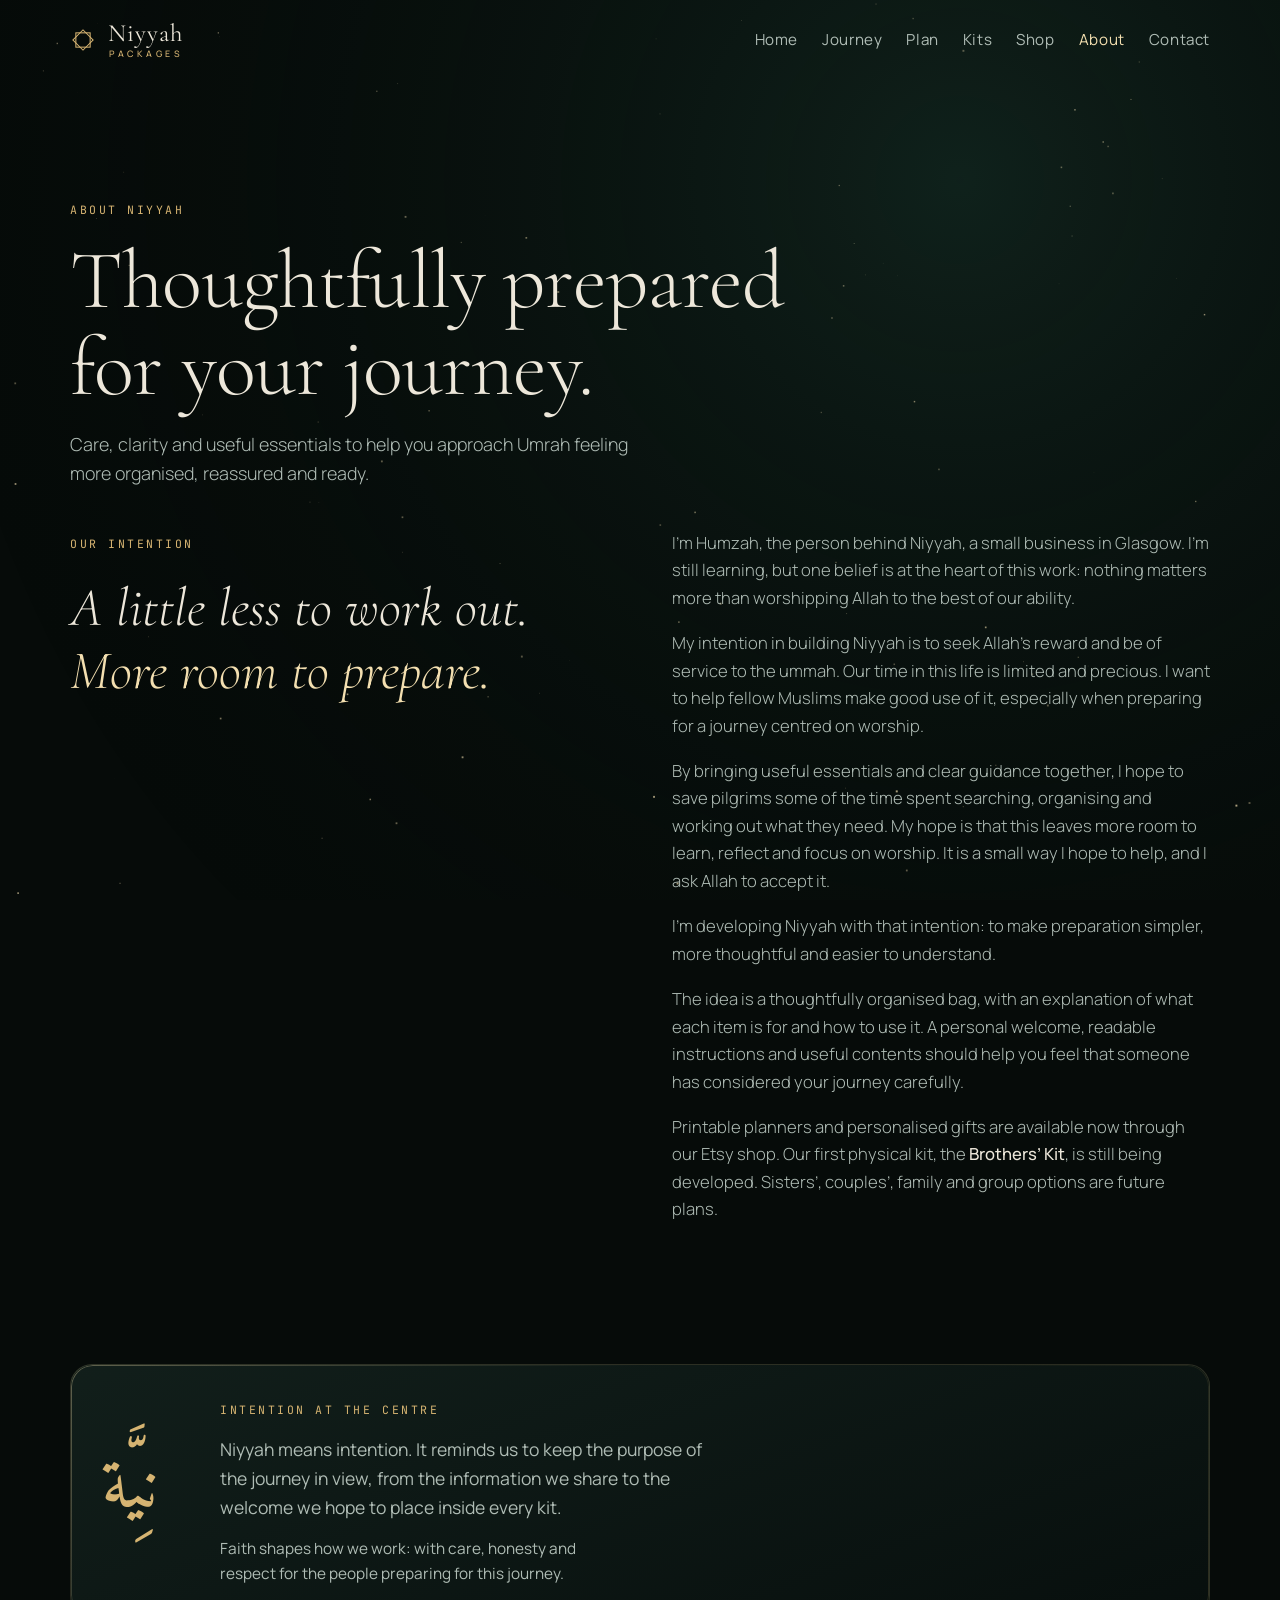
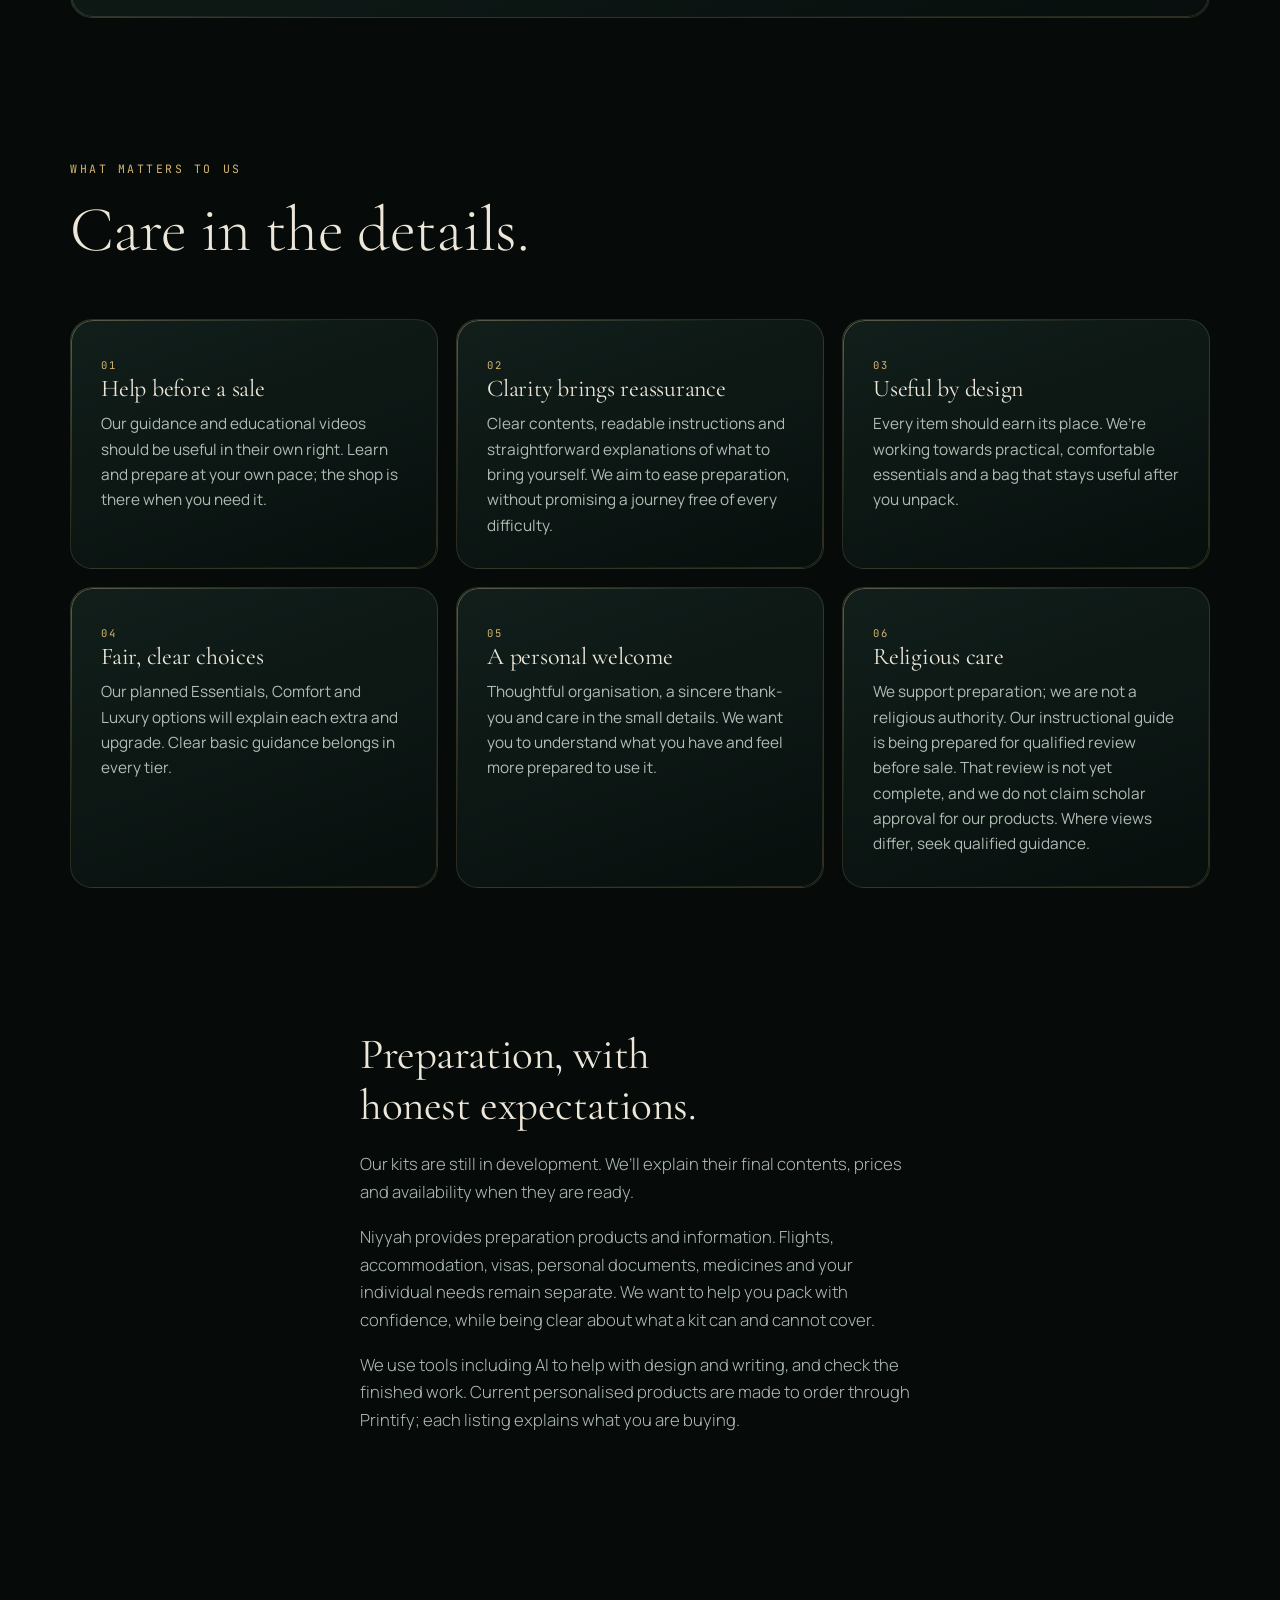
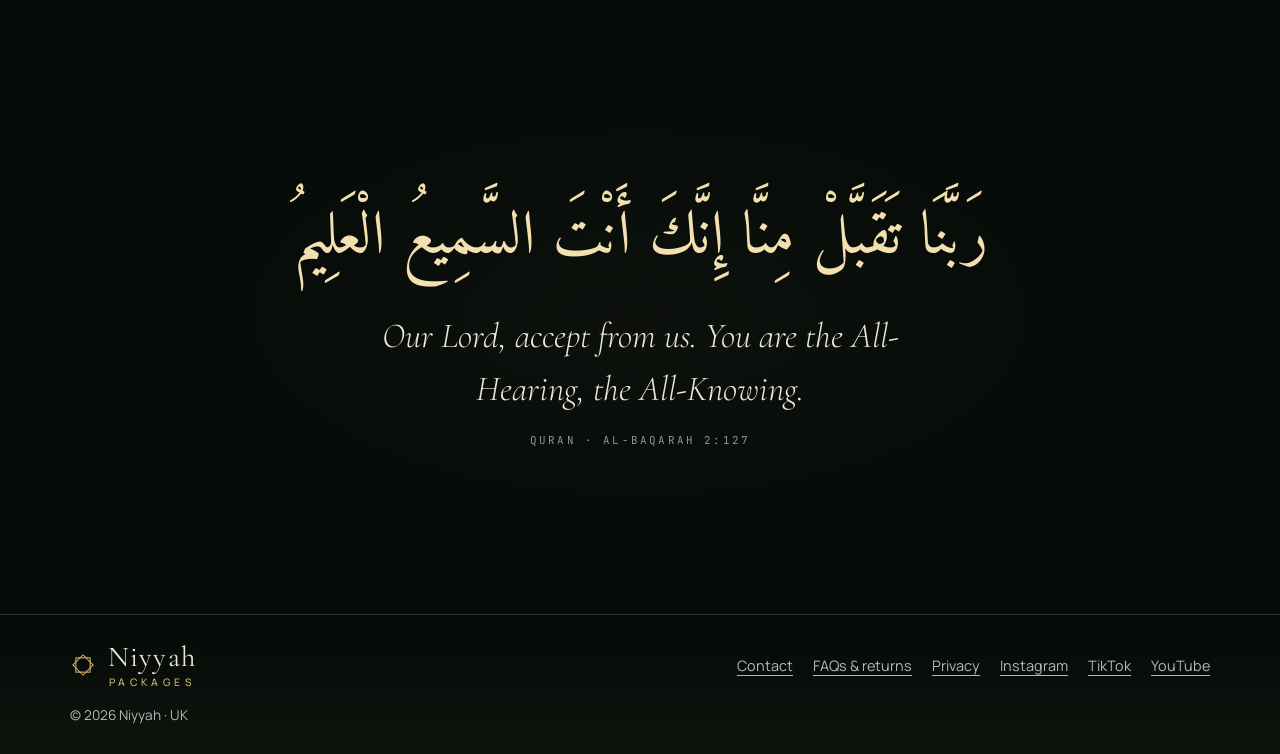
==== commit bff86f7d: "Add founder intention and Niyyah Star Buy feature" ====
--- a/about.html
+++ b/about.html
@@ -14,7 +14,7 @@
 <link rel="preconnect" href="https://fonts.googleapis.com">
 <link rel="preconnect" href="https://fonts.gstatic.com" crossorigin>
 <link rel="stylesheet" media="print" onload="this.media='all'" href="https://fonts.googleapis.com/css2?family=Cormorant+Garamond:ital,wght@0,300;0,400;0,500;1,300;1,400&family=Manrope:wght@300;400;500;600&family=JetBrains+Mono:wght@400;500&family=Amiri:wght@400;700&display=swap">
-<link rel="stylesheet" href="assets/style.css?v=20261031-alignment11">
+<link rel="stylesheet" href="assets/style.css?v=20261031-intention12">
 <link rel="canonical" href="https://niyyahpackages.com/about">
 <meta property="og:type" content="website">
 <meta property="og:locale" content="en_GB">
@@ -69,7 +69,7 @@
   <section class="page-head"><div class="wrap"><span class="label">About Niyyah</span><h1>Thoughtfully prepared<br>for your journey.</h1><p>Care, clarity and useful essentials to help you approach Umrah feeling more organised, reassured and ready.</p></div></section>
   <section aria-label="Our story" style="padding-top:30px"><div class="wrap split">
     <div class="reveal"><span class="label">Our intention</span><p class="quote" style="margin-top:22px">A little less to work out.<br><em>More room to prepare.</em></p></div>
-    <div class="story reveal"><p>I’m Humzah, the person behind Niyyah, a small business in Glasgow. I’m developing Niyyah to bring useful Umrah essentials and clear guidance together, so preparation feels simpler and more manageable.</p><p>The idea is a thoughtfully organised bag, with an explanation of what each item is for and how to use it. A personal welcome, readable instructions and useful contents should help you feel that someone has considered your journey carefully.</p><p>Printable planners and personalised gifts are available now through our Etsy shop. Our first physical kit, the <strong>Brothers’ Kit</strong>, is still being developed. Sisters’, couples’, family and group options are future plans.</p></div>
+    <div class="story reveal"><p>I’m Humzah, the person behind Niyyah, a small business in Glasgow. I’m still learning, but one belief is at the heart of this work: nothing matters more than worshipping Allah to the best of our ability.</p><p>My intention in building Niyyah is to seek Allah’s reward and be of service to the ummah. Our time in this life is limited and precious. I want to help fellow Muslims make good use of it, especially when preparing for a journey centred on worship.</p><p>By bringing useful essentials and clear guidance together, I hope to save pilgrims some of the time spent searching, organising and working out what they need. My hope is that this leaves more room to learn, reflect and focus on worship. It is a small way I hope to help, and I ask Allah to accept it.</p><p>I’m developing Niyyah with that intention: to make preparation simpler, more thoughtful and easier to understand.</p><p>The idea is a thoughtfully organised bag, with an explanation of what each item is for and how to use it. A personal welcome, readable instructions and useful contents should help you feel that someone has considered your journey carefully.</p><p>Printable planners and personalised gifts are available now through our Etsy shop. Our first physical kit, the <strong>Brothers’ Kit</strong>, is still being developed. Sisters’, couples’, family and group options are future plans.</p></div>
   </div></section>
   <section aria-labelledby="name-title" style="padding-top:0"><div class="wrap"><div class="panel name-block reveal"><span class="big-ar" lang="ar">نِيَّة</span><div><span class="label" id="name-title">Intention at the centre</span><p style="margin-top:14px;font-size:1.1rem">Niyyah means intention. It reminds us to keep the purpose of the journey in view, from the information we share to the welcome we hope to place inside every kit.</p><p class="muted" style="margin-top:14px">Faith shapes how we work: with care, honesty and respect for the people preparing for this journey.</p></div></div></div></section>
   <section aria-labelledby="how-title" style="padding-top:0"><div class="wrap"><div class="head reveal"><span class="label">What matters to us</span><h2 id="how-title">Care in the details.</h2></div><div class="principles">
--- a/assets/style.css
+++ b/assets/style.css
@@ -589,3 +589,6 @@
 .planning-intro p{margin:0;max-width:52ch}
 .planning-tips{max-width:var(--max)}
 @media(max-width:700px){.name-block .big-ar{font-size:3rem;justify-self:start;line-height:1.8}.name-block{gap:16px}}
+
+.star-buy-title{display:flex;align-items:center;gap:12px;max-width:1060px;margin:0 auto 20px;color:var(--gold-hi);font:400 1.7rem/1.25 var(--display)}
+.star-buy-title svg{width:30px;height:30px;flex:none;color:var(--gold)}
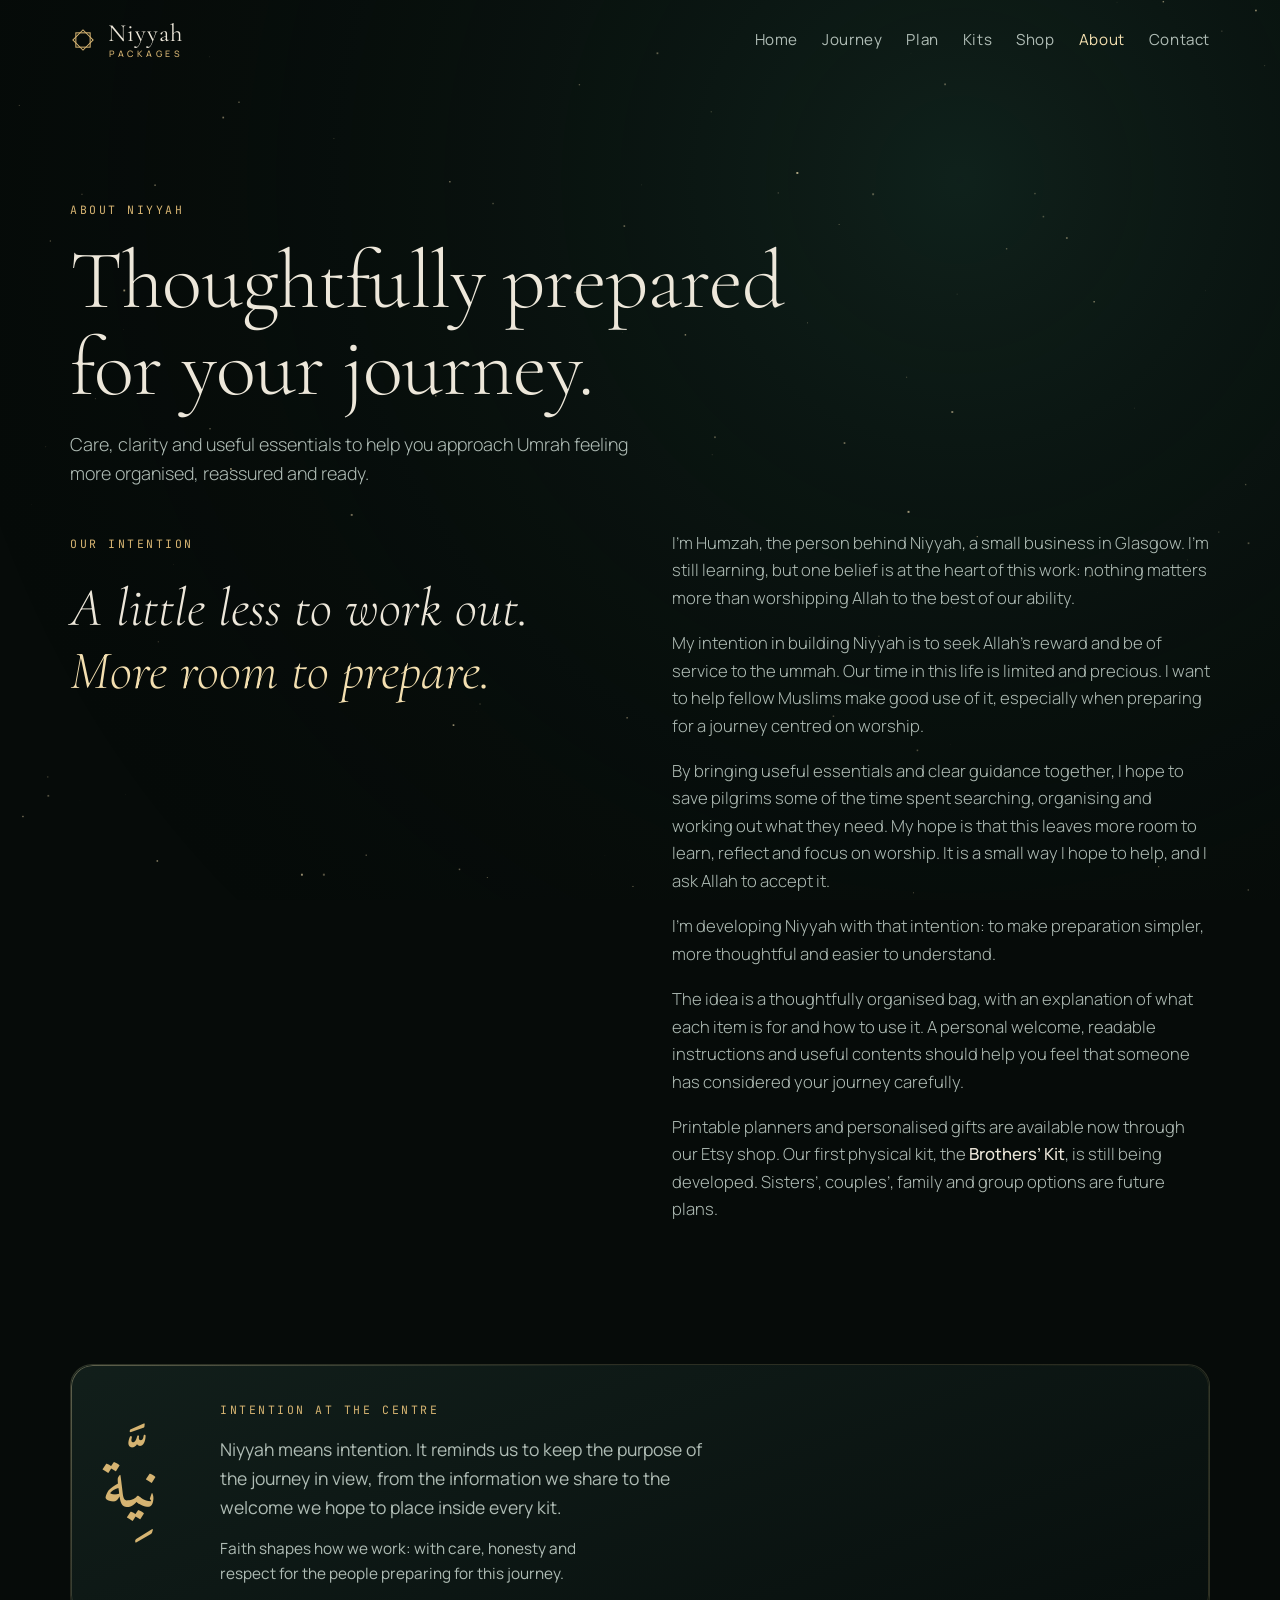
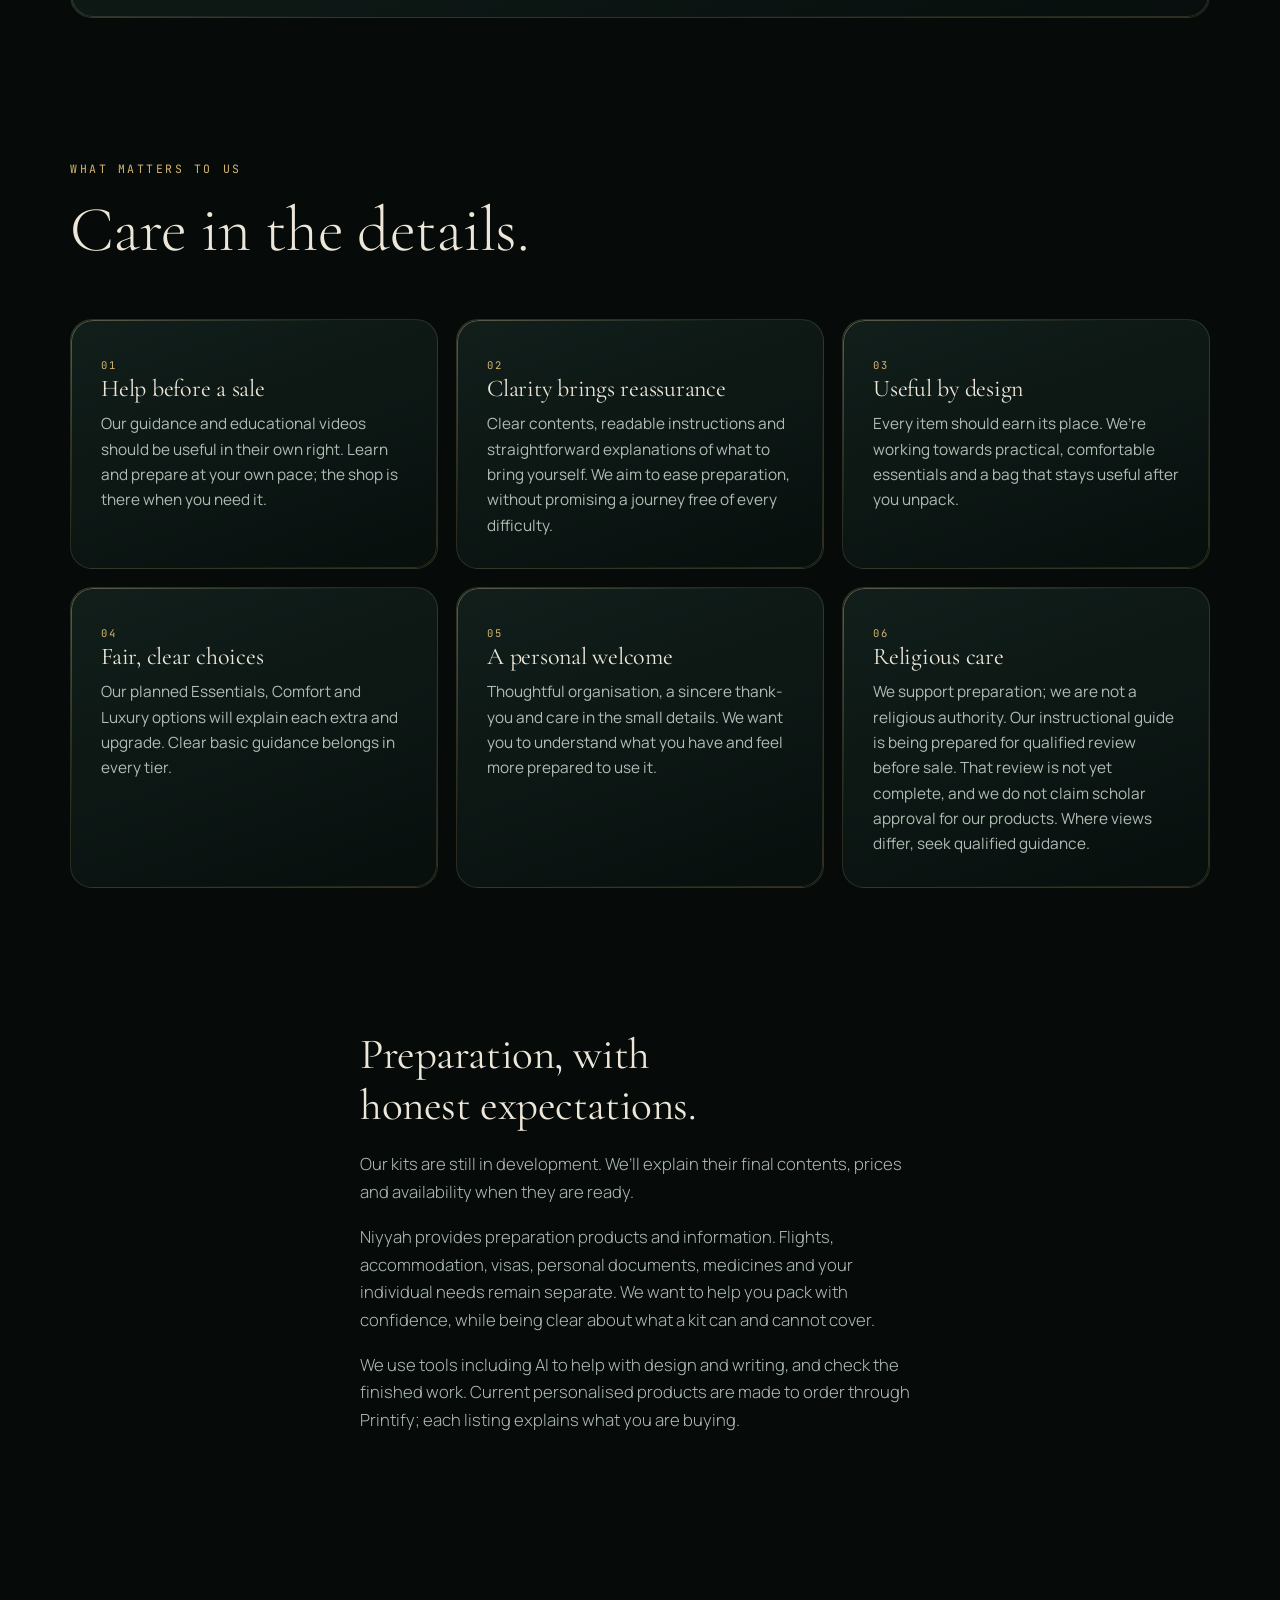
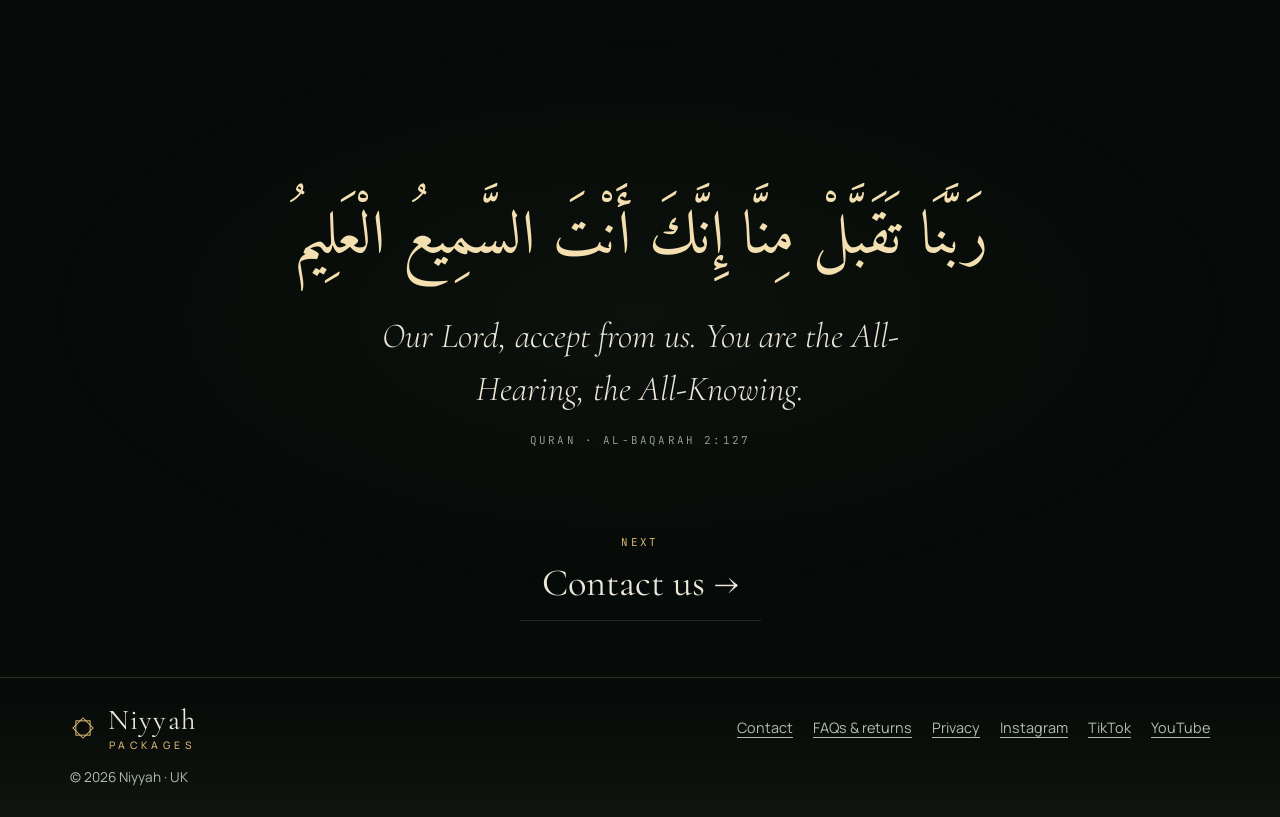
==== commit 52fc4d70: "Salaam greeting as full-width top band; add next-page link under each Quran reminder Co-Authored-By:" ====
--- a/about.html
+++ b/about.html
@@ -14,7 +14,7 @@
 <link rel="preconnect" href="https://fonts.googleapis.com">
 <link rel="preconnect" href="https://fonts.gstatic.com" crossorigin>
 <link rel="stylesheet" media="print" onload="this.media='all'" href="https://fonts.googleapis.com/css2?family=Cormorant+Garamond:ital,wght@0,300;0,400;0,500;1,300;1,400&family=Manrope:wght@300;400;500;600&family=JetBrains+Mono:wght@400;500&family=Amiri:wght@400;700&display=swap">
-<link rel="stylesheet" href="assets/style.css?v=20261031-intention12">
+<link rel="stylesheet" href="assets/style.css?v=20261102-welcome3">
 <link rel="canonical" href="https://niyyahpackages.com/about">
 <meta property="og:type" content="website">
 <meta property="og:locale" content="en_GB">
@@ -82,6 +82,7 @@
   </div></div></section>
   <section class="about-boundaries" aria-labelledby="preparation-title" style="padding-top:0"><div class="wrap story"><h2 id="preparation-title">Preparation, with honest expectations.</h2><p>Our kits are still in development. We’ll explain their final contents, prices and availability when they are ready.</p><p>Niyyah provides preparation products and information. Flights, accommodation, visas, personal documents, medicines and your individual needs remain separate. We want to help you pack with confidence, while being clear about what a kit can and cannot cover.</p><p>We use tools including AI to help with design and writing, and check the finished work. Current personalised products are made to order through Printify; each listing explains what you are buying.</p></div></section>
 <section class="verse page-reminder" aria-label="A Quran reminder"><div class="wrap"><div class="reminder-slides"><div class="reminder-slide is-active"><p class="ar-text" lang="ar" dir="rtl">رَبَّنَا تَقَبَّلْ مِنَّا إِنَّكَ أَنْتَ السَّمِيعُ الْعَلِيمُ</p><blockquote>Our Lord, accept from us. You are the All-Hearing, the All-Knowing.<cite><a href="https://quran.com/2/127" target="_blank" rel="noopener">Quran · Al-Baqarah 2:127</a></cite></blockquote></div><div class="reminder-slide" aria-hidden="true" inert><p class="ar-text" lang="ar" dir="rtl">فَمَنْ يَعْمَلْ مِثْقَالَ ذَرَّةٍ خَيْرًا يَرَهُ</p><blockquote>So whoever does an atom’s weight of good will see it.<cite><a href="https://quran.com/99/7" target="_blank" rel="noopener">Quran · Az-Zalzalah 99:7</a></cite></blockquote></div><div class="reminder-slide" aria-hidden="true" inert><p class="ar-text" lang="ar" dir="rtl">وَأَنْ لَيْسَ لِلْإِنْسَانِ إِلَّا مَا سَعَىٰ</p><blockquote>And that each person will only have what they endeavoured towards.<cite><a href="https://quran.com/53/39" target="_blank" rel="noopener">Quran · An-Najm 53:39</a></cite></blockquote></div></div></div></section>
+<nav class="next-step wrap" aria-label="Next page"><a href="/contact"><span class="next-step-k">Next</span><span class="next-step-t">Contact us <span aria-hidden="true">→</span></span></a></nav>
 </main>
 <footer class="simple-footer"><div class="wrap">
   <a class="brand footer-brand" href="/" aria-label="Niyyah home"><svg aria-hidden="true"><use href="#star"/></svg><span class="wm">Niyyah<small>Packages</small></span></a>
--- a/assets/style.css
+++ b/assets/style.css
@@ -592,3 +592,33 @@
 
 .star-buy-title{display:flex;align-items:center;gap:12px;max-width:1060px;margin:0 auto 20px;color:var(--gold-hi);font:400 1.7rem/1.25 var(--display)}
 .star-buy-title svg{width:30px;height:30px;flex:none;color:var(--gold)}
+
+/* A quiet gold surround distinguishes the featured bundle from the catalogue. */
+.star-buy-frame{position:relative;padding:clamp(20px,3.2vw,40px);border-radius:28px;background:radial-gradient(ellipse at 12% 0%,rgba(255,247,219,.65),transparent 60%),linear-gradient(120deg,#c5a66d,#e8d5a5 52%,#bd9c62);border:1px solid #f0dfb5;box-shadow:0 20px 65px -35px rgba(214,180,114,.35);isolation:isolate}
+.star-buy-frame::before{content:'';position:absolute;inset:8px;border:1px solid rgba(77,59,24,.18);border-radius:21px;pointer-events:none;z-index:-1}
+.star-buy-frame .star-buy-title{max-width:none;margin:0 0 24px;color:#203a2e;font-size:2rem;gap:14px}
+.star-buy-frame .star-buy-title svg{width:38px;height:38px;color:#4d542e}
+.shop-feature .star-buy-frame .card{max-width:none;border-color:rgba(22,43,32,.6);box-shadow:0 12px 30px rgba(37,31,16,.13);border-radius:18px}
+@media(max-width:600px){.star-buy-frame{padding:20px 14px 14px;border-radius:23px}.star-buy-frame::before{inset:6px;border-radius:18px}.star-buy-frame .star-buy-title{font-size:1.75rem;margin:0 6px 18px;gap:10px}.star-buy-frame .star-buy-title svg{width:32px;height:32px}.shop-feature .star-buy-frame .card{border-radius:14px}}
+
+/* 2026-11-02: welcome is the H1, tagline sits under it */
+.home-tagline{font-family:var(--display);font-style:italic;font-weight:300;color:var(--gold);font-size:clamp(1.3rem,2.6vw,1.75rem);line-height:1.4;margin:14px auto 0;max-width:30ch;text-wrap:balance}
+.home-welcome{margin-top:24px}
+@media(max-width:600px){.home-tagline{font-size:1.2rem;margin-top:10px}.home h1{max-width:none}}
+
+/* salaam greeting card: small, centred, auto-fades, no close button */
+.salaam{position:fixed;top:0;left:0;right:0;height:max(33vh,260px);z-index:90;display:flex;align-items:center;justify-content:center;padding:max(16px,env(safe-area-inset-top,0px)) 20px 16px;box-sizing:border-box;background:rgba(15,30,25,.97);border-bottom:1px solid var(--edge);box-shadow:0 24px 60px -20px rgba(0,0,0,.8);opacity:0;transform:translateY(-12px);transition:opacity .6s ease,transform .6s ease;pointer-events:none}
+.salaam.on{opacity:1;transform:none}
+.salaam-card{max-width:760px;text-align:center}
+.salaam-card .ar-text{font-size:clamp(1.9rem,6.5vw,3.2rem);line-height:1.7;color:var(--gold-hi);margin:0}
+.salaam-card p+p{margin:10px auto 0;color:var(--text);font-size:clamp(.95rem,3.4vw,1.2rem);line-height:1.6;font-style:italic;max-width:34ch}
+.salaam-card .salaam-en{color:var(--muted);font-style:normal;font-size:clamp(.9rem,3.2vw,1.1rem);margin-top:10px}
+@media (prefers-reduced-motion:reduce){.salaam,.salaam-card{transition:none}}
+
+/* next page link under each Quran reminder */
+.next-step{display:flex;justify-content:center;padding-block:8px 56px}
+.next-step a{display:inline-flex;flex-direction:column;align-items:center;gap:8px;padding:14px 22px;text-decoration:none;color:var(--text);border-bottom:1px solid var(--edge);transition:color .3s,border-color .3s}
+.next-step a:hover{color:var(--gold-hi);border-color:var(--gold)}
+.next-step-k{font-family:var(--mono);font-size:.68rem;letter-spacing:.22em;text-transform:uppercase;color:var(--gold)}
+.next-step-t{font-family:var(--display);font-size:clamp(1.6rem,4vw,2.4rem);line-height:1.2}
+.page-reminder+.next-step{margin-top:clamp(-120px,-8vw,-60px);position:relative;z-index:2}
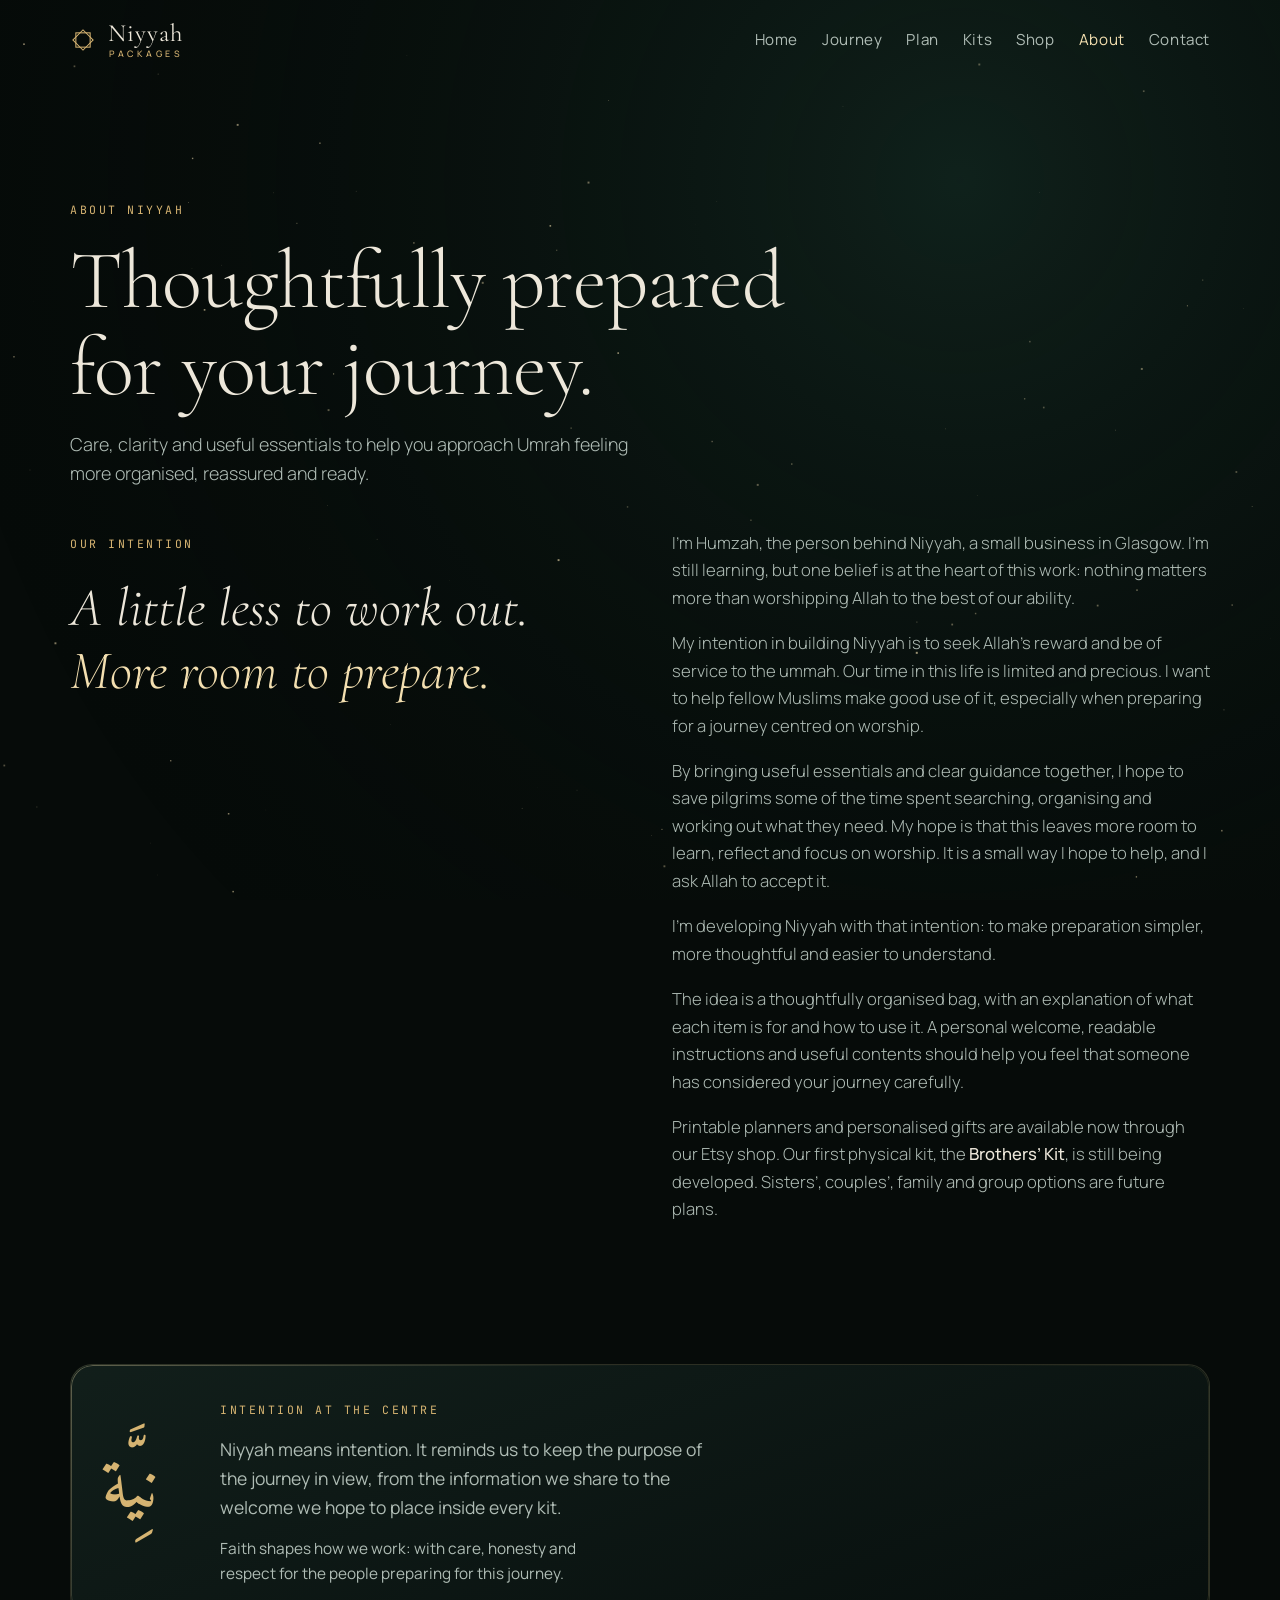
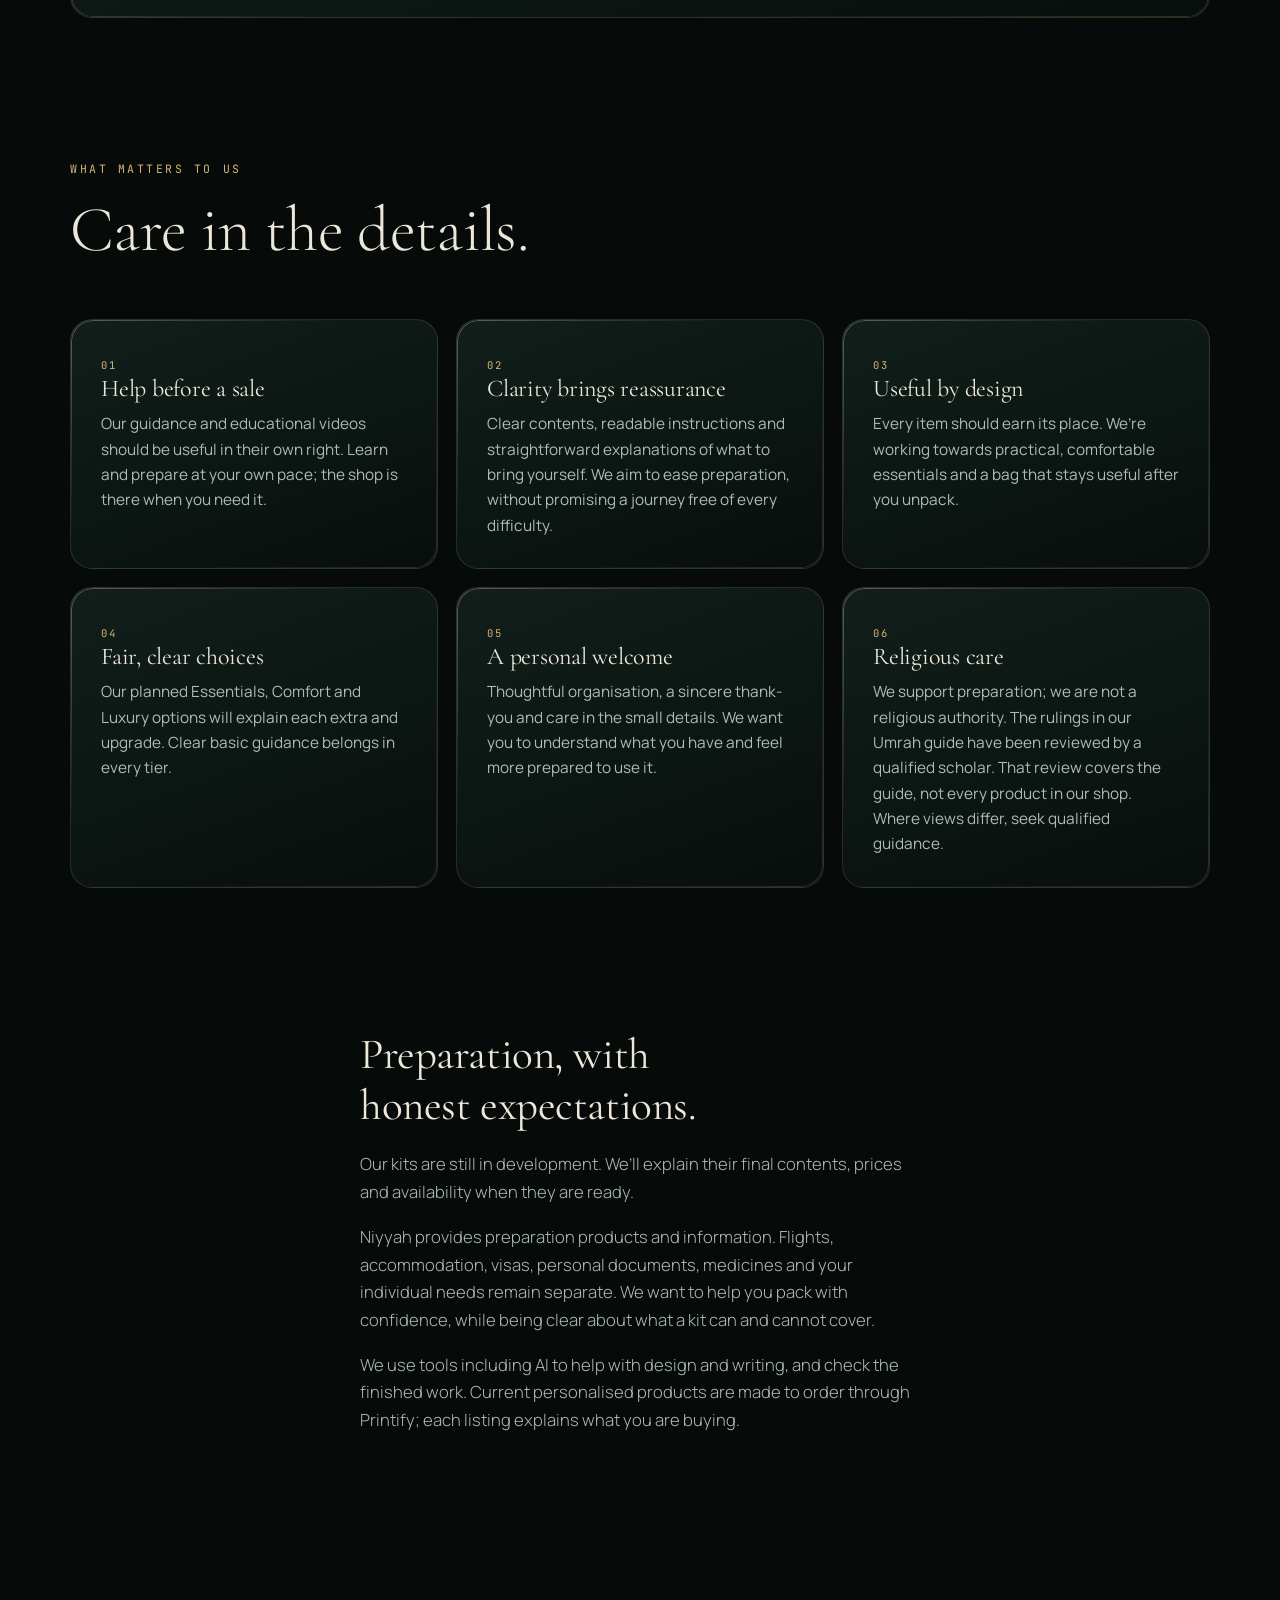
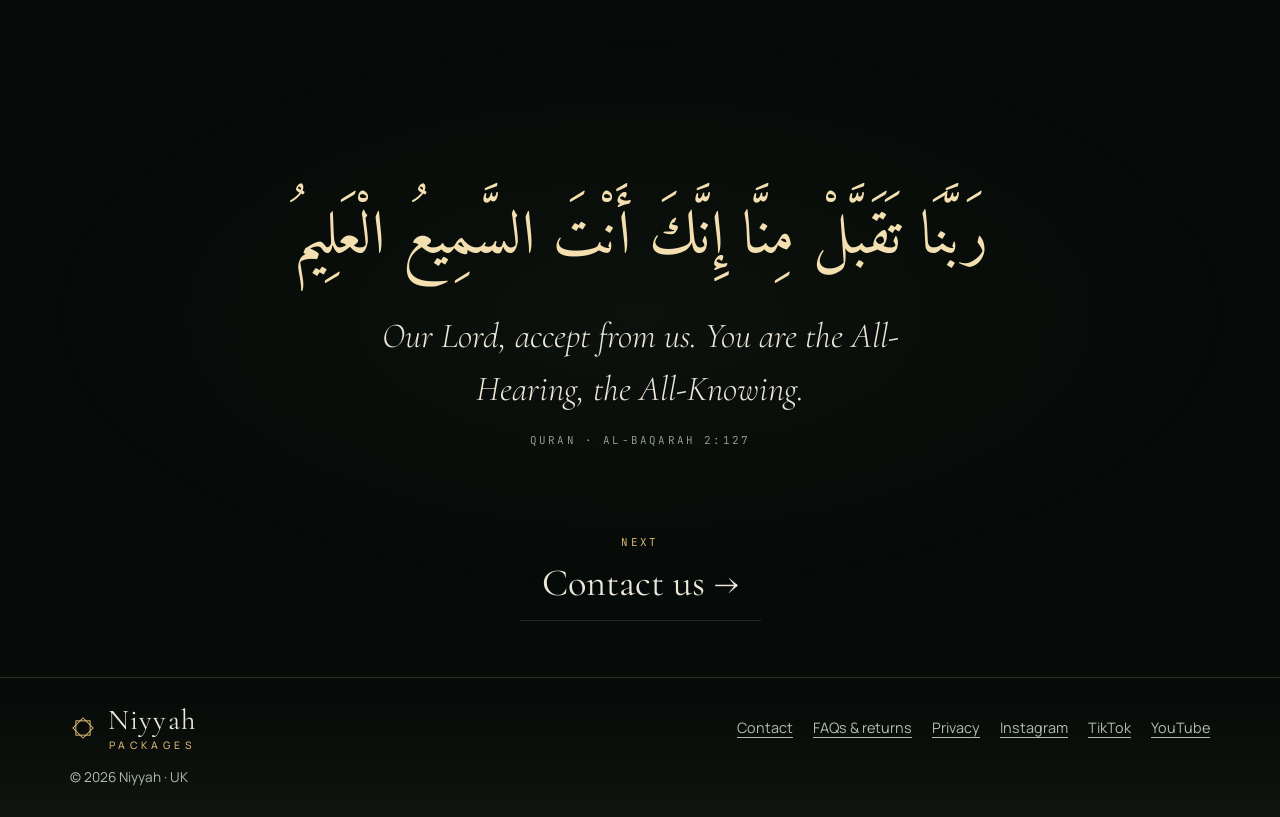
==== commit 114a6933: "Guide rulings reviewed by a scholar: update wording Co-Authored-By: Claude Opus 5.5 <noreply@anthrop" ====
--- a/about.html
+++ b/about.html
@@ -78,7 +78,7 @@
     <article class="panel reveal"><span class="k">03</span><h3>Useful by design</h3><p>Every item should earn its place. We’re working towards practical, comfortable essentials and a bag that stays useful after you unpack.</p></article>
     <article class="panel reveal"><span class="k">04</span><h3>Fair, clear choices</h3><p>Our planned Essentials, Comfort and Luxury options will explain each extra and upgrade. Clear basic guidance belongs in every tier.</p></article>
     <article class="panel reveal"><span class="k">05</span><h3>A personal welcome</h3><p>Thoughtful organisation, a sincere thank-you and care in the small details. We want you to understand what you have and feel more prepared to use it.</p></article>
-    <article class="panel reveal"><span class="k">06</span><h3>Religious care</h3><p>We support preparation; we are not a religious authority. Our instructional guide is being prepared for qualified review before sale. That review is not yet complete, and we do not claim scholar approval for our products. Where views differ, seek qualified guidance.</p></article>
+    <article class="panel reveal"><span class="k">06</span><h3>Religious care</h3><p>We support preparation; we are not a religious authority. The rulings in our Umrah guide have been reviewed by a qualified scholar. That review covers the guide, not every product in our shop. Where views differ, seek qualified guidance.</p></article>
   </div></div></section>
   <section class="about-boundaries" aria-labelledby="preparation-title" style="padding-top:0"><div class="wrap story"><h2 id="preparation-title">Preparation, with honest expectations.</h2><p>Our kits are still in development. We’ll explain their final contents, prices and availability when they are ready.</p><p>Niyyah provides preparation products and information. Flights, accommodation, visas, personal documents, medicines and your individual needs remain separate. We want to help you pack with confidence, while being clear about what a kit can and cannot cover.</p><p>We use tools including AI to help with design and writing, and check the finished work. Current personalised products are made to order through Printify; each listing explains what you are buying.</p></div></section>
 <section class="verse page-reminder" aria-label="A Quran reminder"><div class="wrap"><div class="reminder-slides"><div class="reminder-slide is-active"><p class="ar-text" lang="ar" dir="rtl">رَبَّنَا تَقَبَّلْ مِنَّا إِنَّكَ أَنْتَ السَّمِيعُ الْعَلِيمُ</p><blockquote>Our Lord, accept from us. You are the All-Hearing, the All-Knowing.<cite><a href="https://quran.com/2/127" target="_blank" rel="noopener">Quran · Al-Baqarah 2:127</a></cite></blockquote></div><div class="reminder-slide" aria-hidden="true" inert><p class="ar-text" lang="ar" dir="rtl">فَمَنْ يَعْمَلْ مِثْقَالَ ذَرَّةٍ خَيْرًا يَرَهُ</p><blockquote>So whoever does an atom’s weight of good will see it.<cite><a href="https://quran.com/99/7" target="_blank" rel="noopener">Quran · Az-Zalzalah 99:7</a></cite></blockquote></div><div class="reminder-slide" aria-hidden="true" inert><p class="ar-text" lang="ar" dir="rtl">وَأَنْ لَيْسَ لِلْإِنْسَانِ إِلَّا مَا سَعَىٰ</p><blockquote>And that each person will only have what they endeavoured towards.<cite><a href="https://quran.com/53/39" target="_blank" rel="noopener">Quran · An-Najm 53:39</a></cite></blockquote></div></div></div></section>
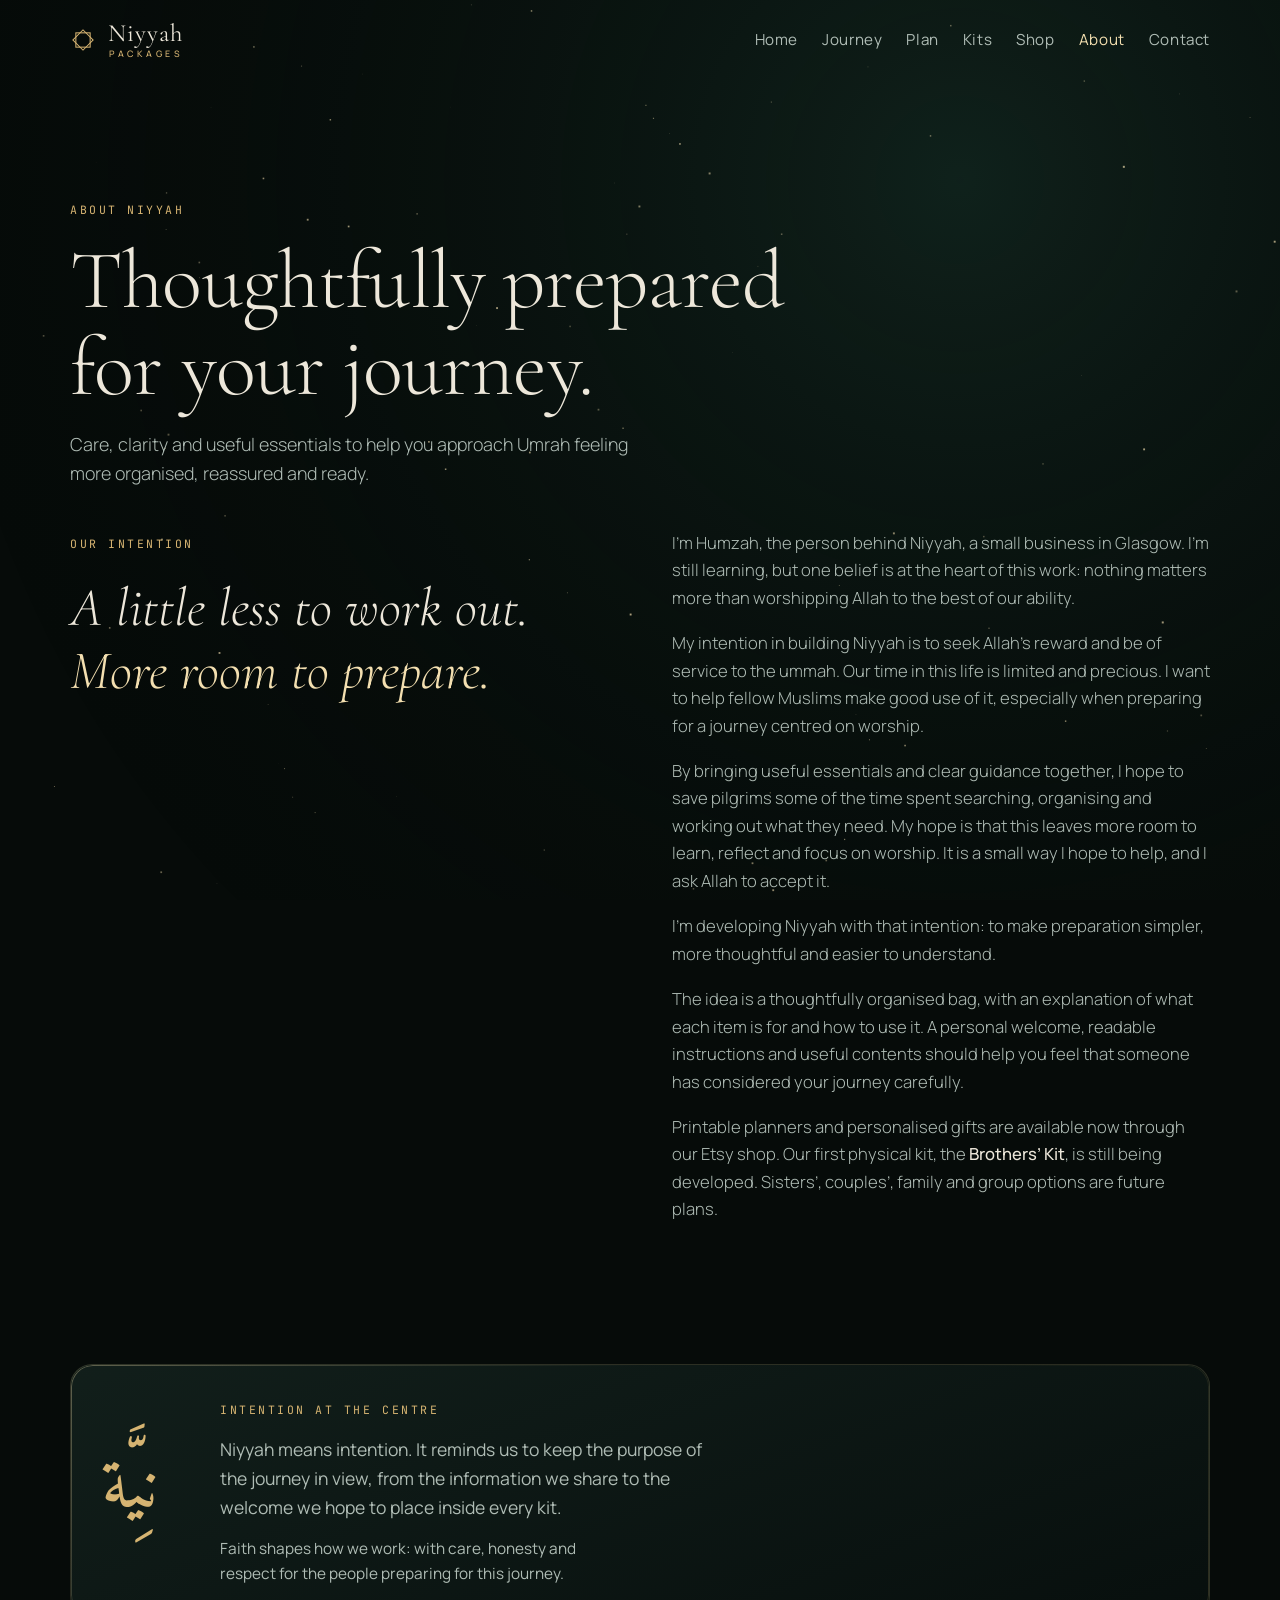
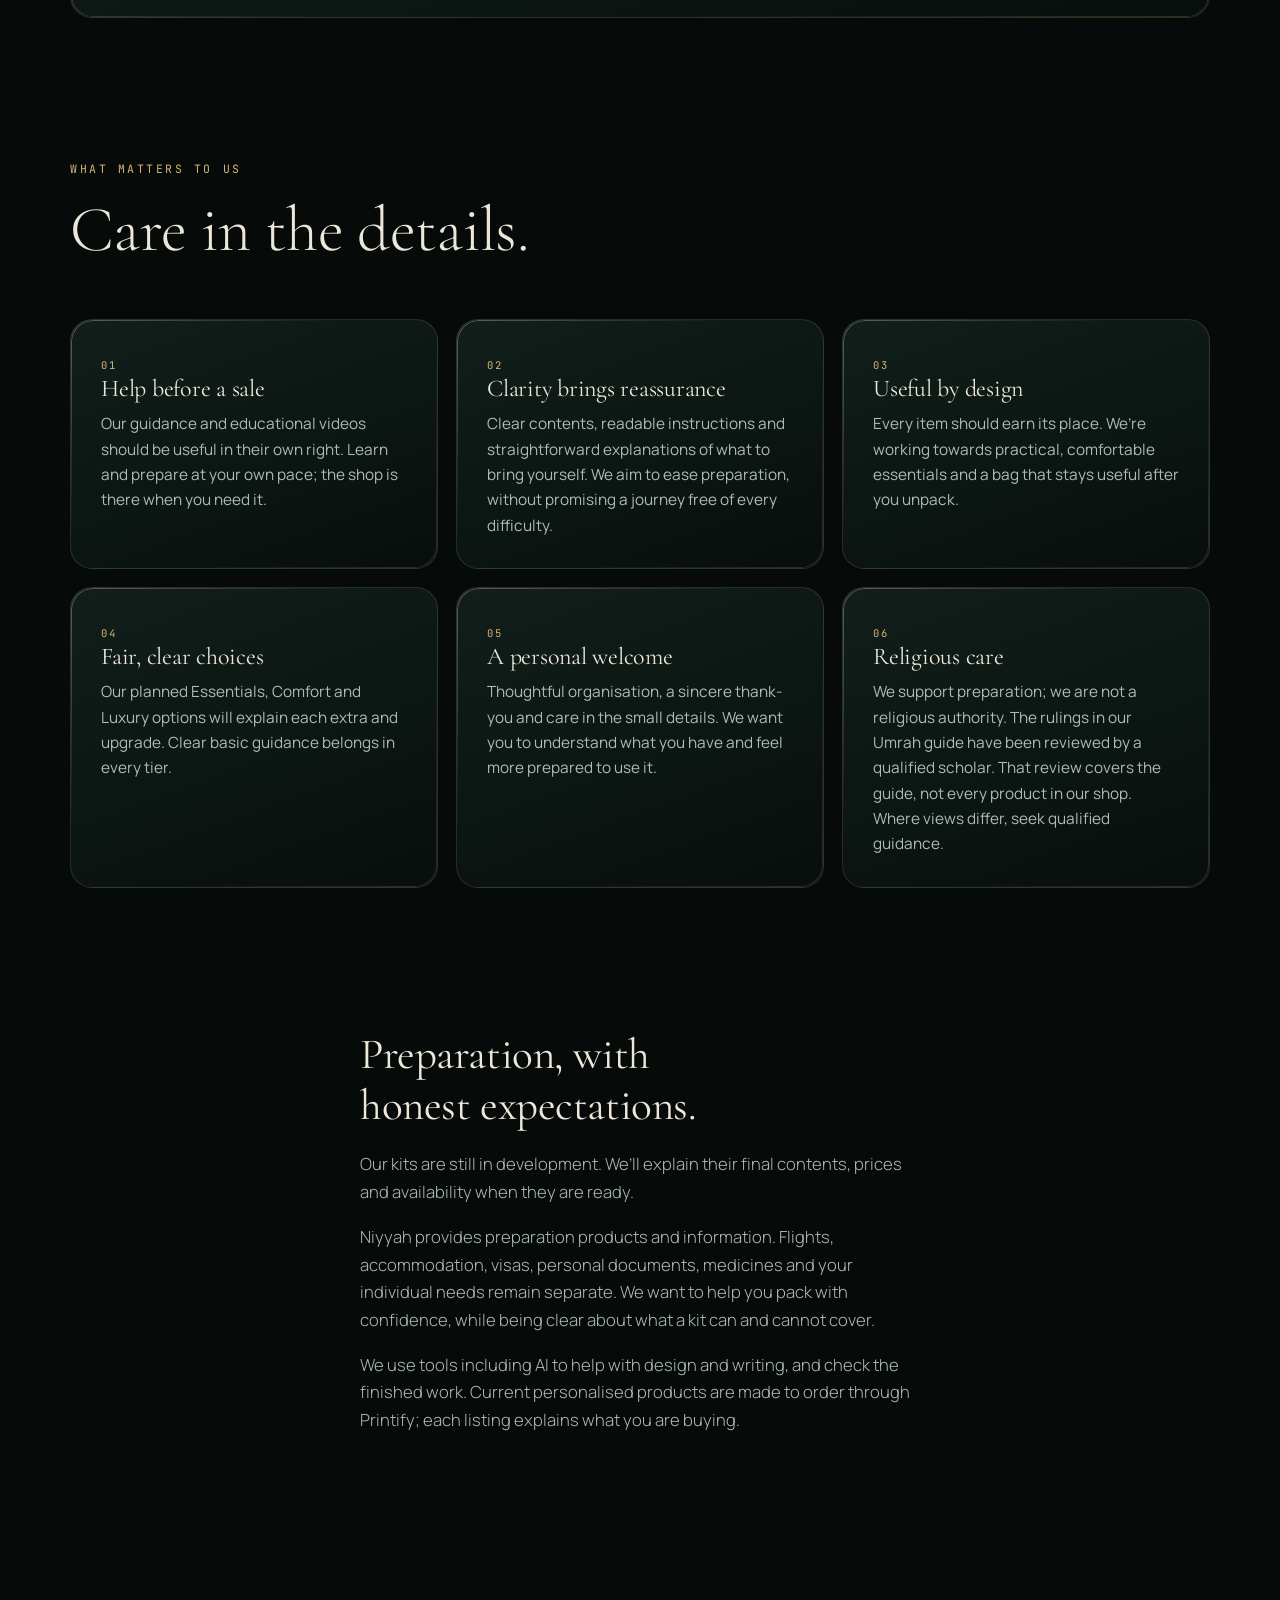
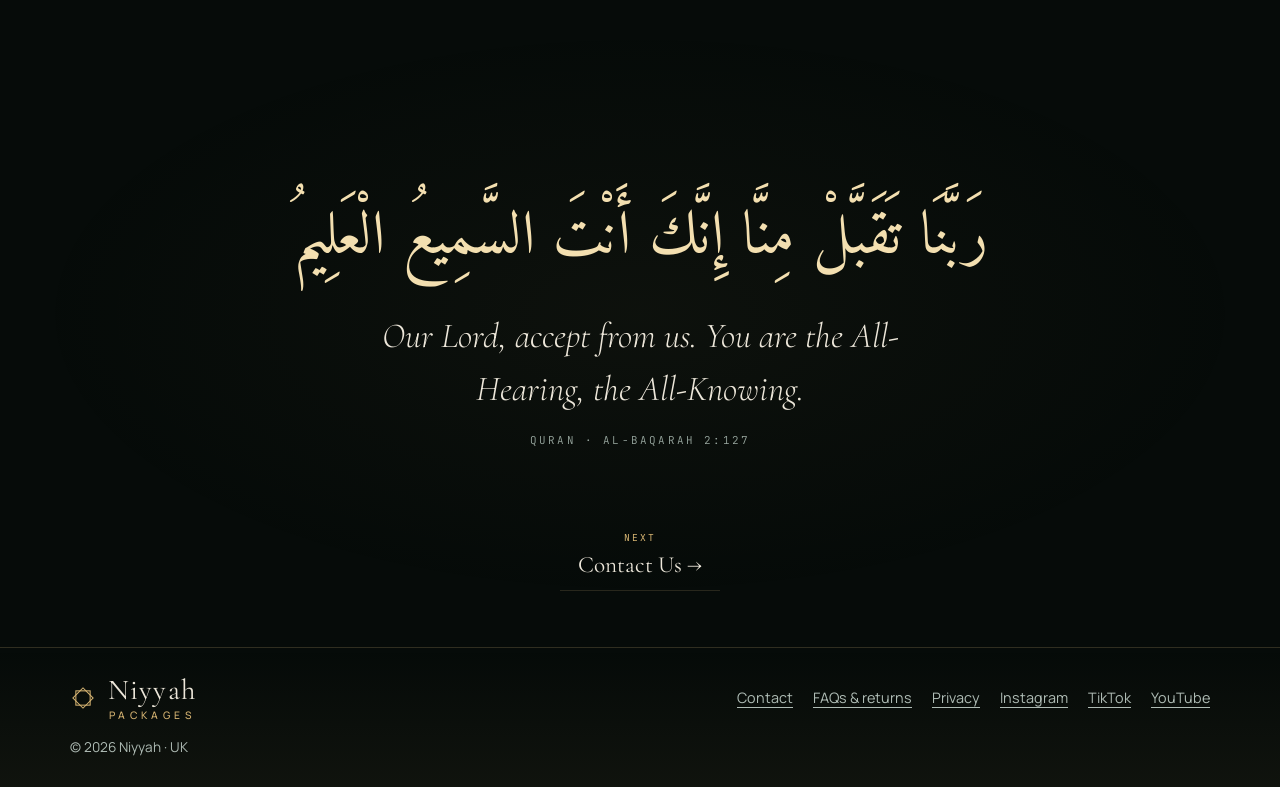
==== commit ec821838: "Greeting card in front with faded page for 3s; smaller title-case Next links on every page Co-Author" ====
--- a/about.html
+++ b/about.html
@@ -14,7 +14,7 @@
 <link rel="preconnect" href="https://fonts.googleapis.com">
 <link rel="preconnect" href="https://fonts.gstatic.com" crossorigin>
 <link rel="stylesheet" media="print" onload="this.media='all'" href="https://fonts.googleapis.com/css2?family=Cormorant+Garamond:ital,wght@0,300;0,400;0,500;1,300;1,400&family=Manrope:wght@300;400;500;600&family=JetBrains+Mono:wght@400;500&family=Amiri:wght@400;700&display=swap">
-<link rel="stylesheet" href="assets/style.css?v=20261102-welcome3">
+<link rel="stylesheet" href="assets/style.css?v=20261102-welcome4">
 <link rel="canonical" href="https://niyyahpackages.com/about">
 <meta property="og:type" content="website">
 <meta property="og:locale" content="en_GB">
@@ -82,7 +82,7 @@
   </div></div></section>
   <section class="about-boundaries" aria-labelledby="preparation-title" style="padding-top:0"><div class="wrap story"><h2 id="preparation-title">Preparation, with honest expectations.</h2><p>Our kits are still in development. We’ll explain their final contents, prices and availability when they are ready.</p><p>Niyyah provides preparation products and information. Flights, accommodation, visas, personal documents, medicines and your individual needs remain separate. We want to help you pack with confidence, while being clear about what a kit can and cannot cover.</p><p>We use tools including AI to help with design and writing, and check the finished work. Current personalised products are made to order through Printify; each listing explains what you are buying.</p></div></section>
 <section class="verse page-reminder" aria-label="A Quran reminder"><div class="wrap"><div class="reminder-slides"><div class="reminder-slide is-active"><p class="ar-text" lang="ar" dir="rtl">رَبَّنَا تَقَبَّلْ مِنَّا إِنَّكَ أَنْتَ السَّمِيعُ الْعَلِيمُ</p><blockquote>Our Lord, accept from us. You are the All-Hearing, the All-Knowing.<cite><a href="https://quran.com/2/127" target="_blank" rel="noopener">Quran · Al-Baqarah 2:127</a></cite></blockquote></div><div class="reminder-slide" aria-hidden="true" inert><p class="ar-text" lang="ar" dir="rtl">فَمَنْ يَعْمَلْ مِثْقَالَ ذَرَّةٍ خَيْرًا يَرَهُ</p><blockquote>So whoever does an atom’s weight of good will see it.<cite><a href="https://quran.com/99/7" target="_blank" rel="noopener">Quran · Az-Zalzalah 99:7</a></cite></blockquote></div><div class="reminder-slide" aria-hidden="true" inert><p class="ar-text" lang="ar" dir="rtl">وَأَنْ لَيْسَ لِلْإِنْسَانِ إِلَّا مَا سَعَىٰ</p><blockquote>And that each person will only have what they endeavoured towards.<cite><a href="https://quran.com/53/39" target="_blank" rel="noopener">Quran · An-Najm 53:39</a></cite></blockquote></div></div></div></section>
-<nav class="next-step wrap" aria-label="Next page"><a href="/contact"><span class="next-step-k">Next</span><span class="next-step-t">Contact us <span aria-hidden="true">→</span></span></a></nav>
+<nav class="next-step wrap" aria-label="Next page"><a href="/contact"><span class="next-step-k">Next</span><span class="next-step-t">Contact Us <span aria-hidden="true">→</span></span></a></nav>
 </main>
 <footer class="simple-footer"><div class="wrap">
   <a class="brand footer-brand" href="/" aria-label="Niyyah home"><svg aria-hidden="true"><use href="#star"/></svg><span class="wm">Niyyah<small>Packages</small></span></a>
--- a/assets/style.css
+++ b/assets/style.css
@@ -607,9 +607,10 @@
 @media(max-width:600px){.home-tagline{font-size:1.2rem;margin-top:10px}.home h1{max-width:none}}
 
 /* salaam greeting card: small, centred, auto-fades, no close button */
-.salaam{position:fixed;top:0;left:0;right:0;height:max(33vh,260px);z-index:90;display:flex;align-items:center;justify-content:center;padding:max(16px,env(safe-area-inset-top,0px)) 20px 16px;box-sizing:border-box;background:rgba(15,30,25,.97);border-bottom:1px solid var(--edge);box-shadow:0 24px 60px -20px rgba(0,0,0,.8);opacity:0;transform:translateY(-12px);transition:opacity .6s ease,transform .6s ease;pointer-events:none}
-.salaam.on{opacity:1;transform:none}
-.salaam-card{max-width:760px;text-align:center}
+.salaam{position:fixed;inset:0;z-index:9999;background:rgba(3,6,5,.78);-webkit-backdrop-filter:blur(3px);backdrop-filter:blur(3px);opacity:0;transition:opacity .6s ease;pointer-events:auto}
+.salaam.on{opacity:1}
+.salaam-card{position:absolute;top:0;left:0;right:0;height:max(33vh,260px);box-sizing:border-box;display:flex;flex-direction:column;align-items:center;justify-content:center;text-align:center;padding:max(16px,env(safe-area-inset-top,0px)) 20px 16px;background:#0F1E19;border-bottom:1px solid var(--edge);box-shadow:0 24px 60px -16px rgba(0,0,0,.9);transform:translateY(-14px);transition:transform .6s ease}
+.salaam.on .salaam-card{transform:none}
 .salaam-card .ar-text{font-size:clamp(1.9rem,6.5vw,3.2rem);line-height:1.7;color:var(--gold-hi);margin:0}
 .salaam-card p+p{margin:10px auto 0;color:var(--text);font-size:clamp(.95rem,3.4vw,1.2rem);line-height:1.6;font-style:italic;max-width:34ch}
 .salaam-card .salaam-en{color:var(--muted);font-style:normal;font-size:clamp(.9rem,3.2vw,1.1rem);margin-top:10px}
@@ -617,8 +618,8 @@
 
 /* next page link under each Quran reminder */
 .next-step{display:flex;justify-content:center;padding-block:8px 56px}
-.next-step a{display:inline-flex;flex-direction:column;align-items:center;gap:8px;padding:14px 22px;text-decoration:none;color:var(--text);border-bottom:1px solid var(--edge);transition:color .3s,border-color .3s}
+.next-step a{display:inline-flex;flex-direction:column;align-items:center;gap:4px;padding:10px 18px;text-decoration:none;color:var(--text);border-bottom:1px solid var(--edge);transition:color .3s,border-color .3s}
 .next-step a:hover{color:var(--gold-hi);border-color:var(--gold)}
-.next-step-k{font-family:var(--mono);font-size:.68rem;letter-spacing:.22em;text-transform:uppercase;color:var(--gold)}
-.next-step-t{font-family:var(--display);font-size:clamp(1.6rem,4vw,2.4rem);line-height:1.2}
+.next-step-k{font-family:var(--mono);font-size:.6rem;letter-spacing:.22em;text-transform:uppercase;color:var(--gold)}
+.next-step-t{font-family:var(--display);font-size:clamp(1.15rem,2.4vw,1.45rem);line-height:1.3}
 .page-reminder+.next-step{margin-top:clamp(-120px,-8vw,-60px);position:relative;z-index:2}
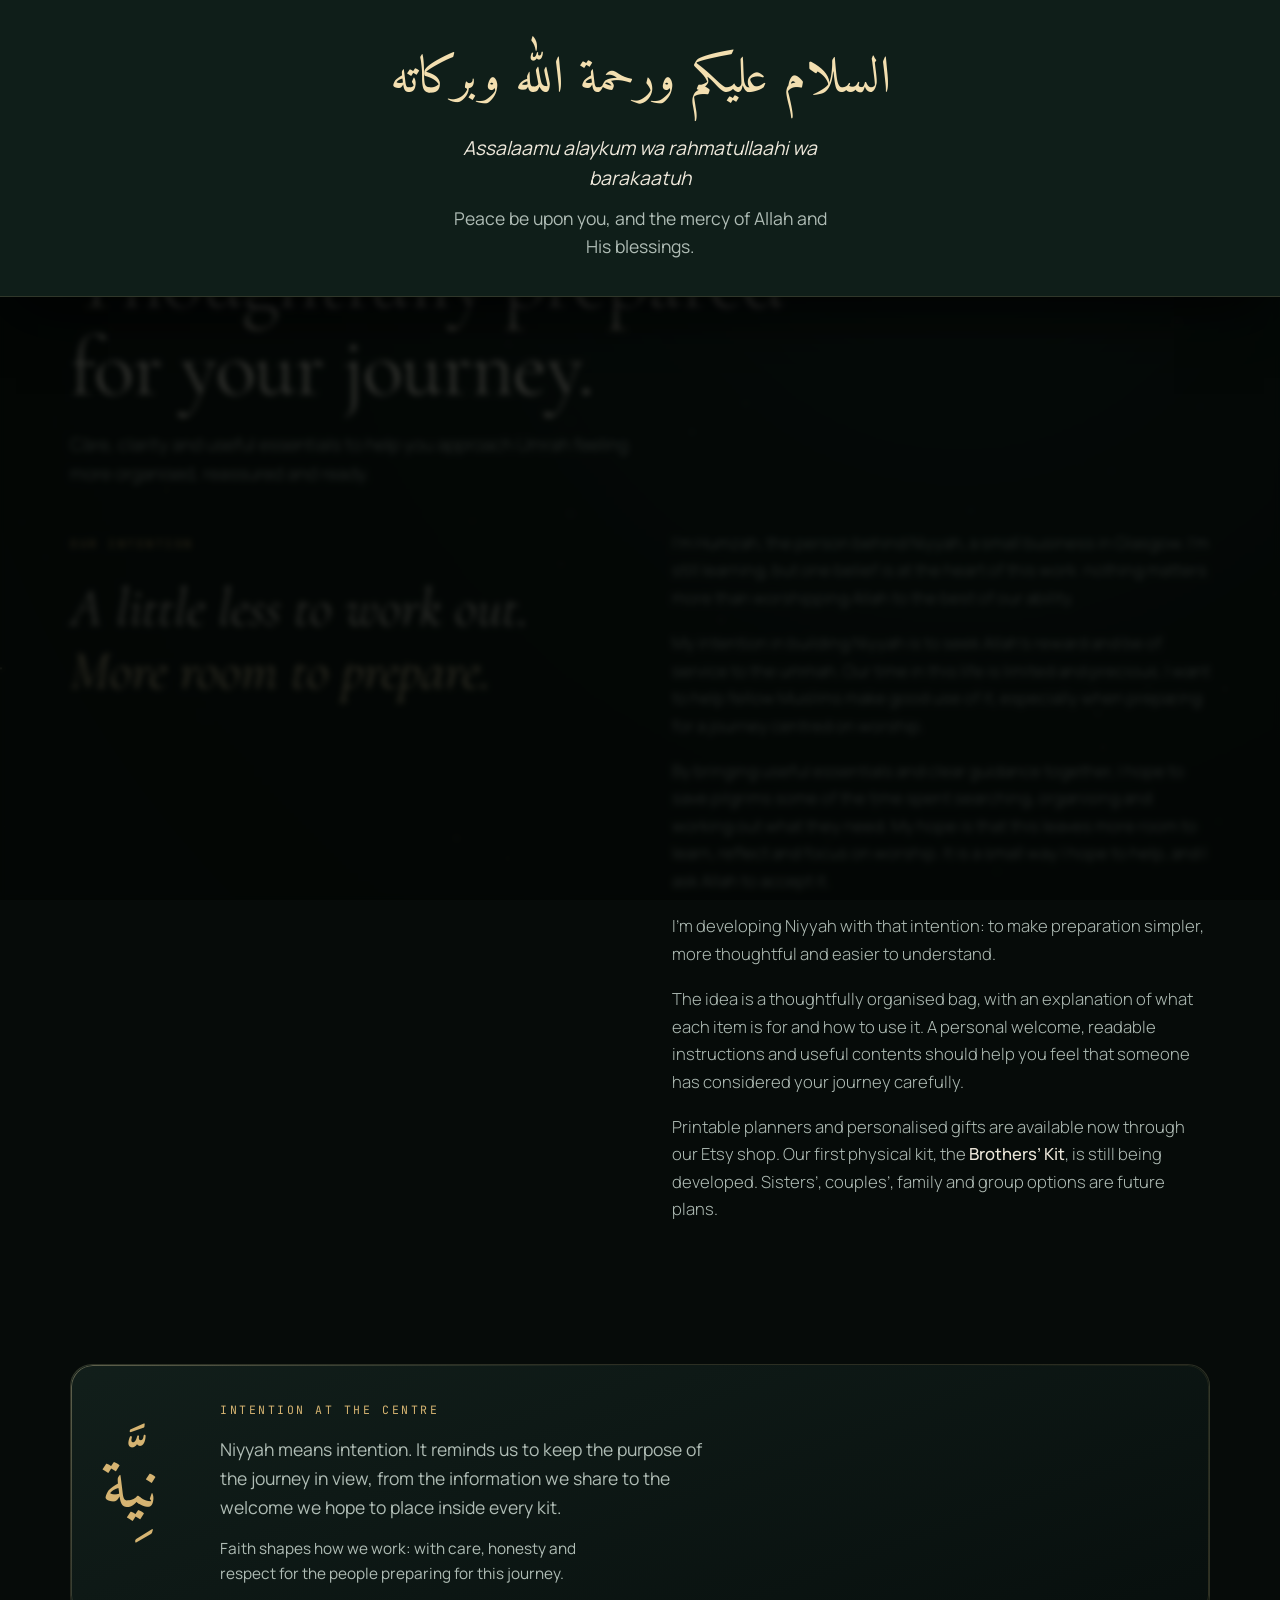
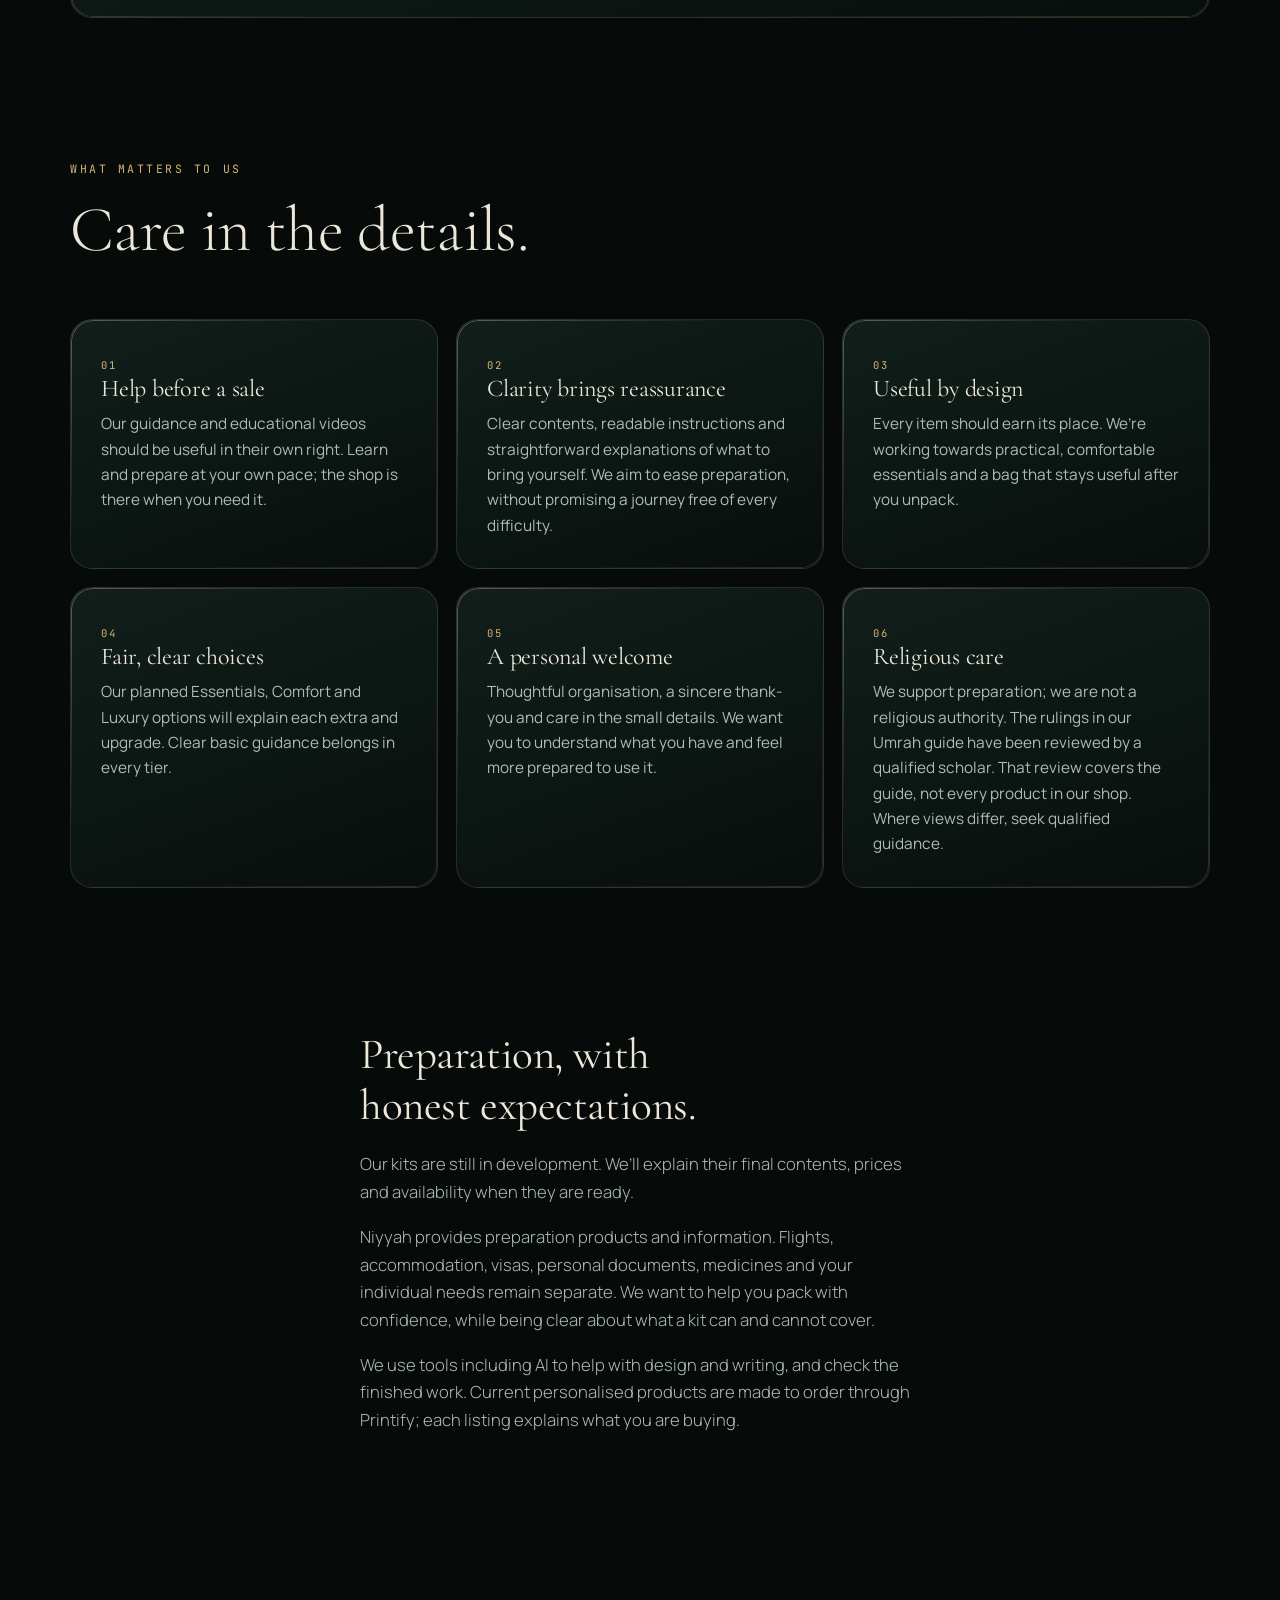
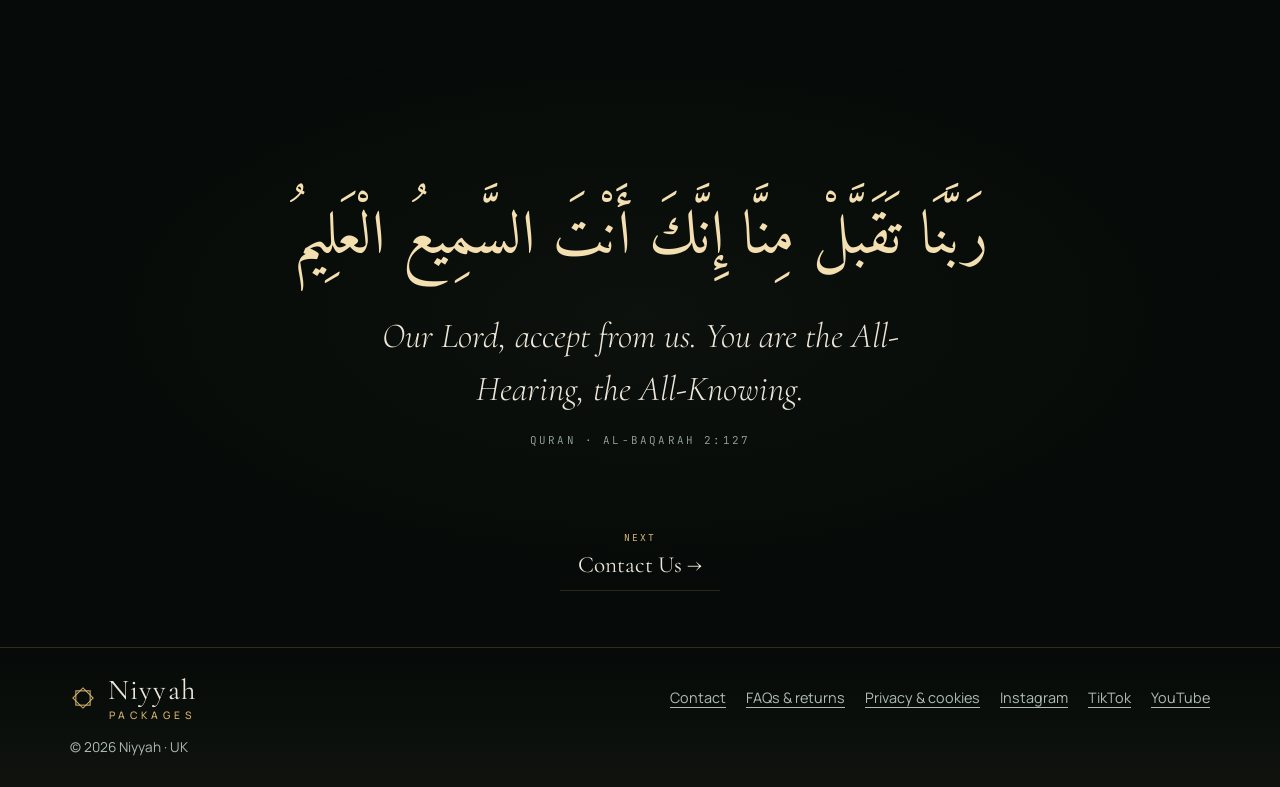
==== commit 044f6dc6: "Show salaam greeting on each arrival from outside the site; cookie-free notice in privacy and footer" ====
--- a/about.html
+++ b/about.html
@@ -86,7 +86,7 @@
 </main>
 <footer class="simple-footer"><div class="wrap">
   <a class="brand footer-brand" href="/" aria-label="Niyyah home"><svg aria-hidden="true"><use href="#star"/></svg><span class="wm">Niyyah<small>Packages</small></span></a>
-  <nav aria-label="Footer"><a href="/contact">Contact</a><a href="/contact#faq">FAQs &amp; returns</a><a href="/privacy">Privacy</a><a href="https://www.instagram.com/niyyah.packages/" target="_blank" rel="noopener">Instagram</a><a href="https://www.tiktok.com/@niyyah.packages" target="_blank" rel="noopener">TikTok</a><a href="https://www.youtube.com/@Niyyah.Packages" target="_blank" rel="noopener">YouTube</a></nav>
+  <nav aria-label="Footer"><a href="/contact">Contact</a><a href="/contact#faq">FAQs &amp; returns</a><a href="/privacy#cookies">Privacy &amp; cookies</a><a href="https://www.instagram.com/niyyah.packages/" target="_blank" rel="noopener">Instagram</a><a href="https://www.tiktok.com/@niyyah.packages" target="_blank" rel="noopener">TikTok</a><a href="https://www.youtube.com/@Niyyah.Packages" target="_blank" rel="noopener">YouTube</a></nav>
   <p>© 2026 Niyyah · UK</p>
 </div></footer>
 <script src="assets/ui.js?v=20261030-motion6"></script>
@@ -94,5 +94,6 @@
 
 <script>if(location.hash==="#faq"||location.hash==="#contact"||location.hash==="#groups"){location.replace("/contact"+location.search+location.hash);}</script>
 <script src="assets/reminders.js?v=20261030-loop9"></script>
+<script src="assets/salaam.js?v=20261104-entry1" defer></script>
 </body>
 </html>
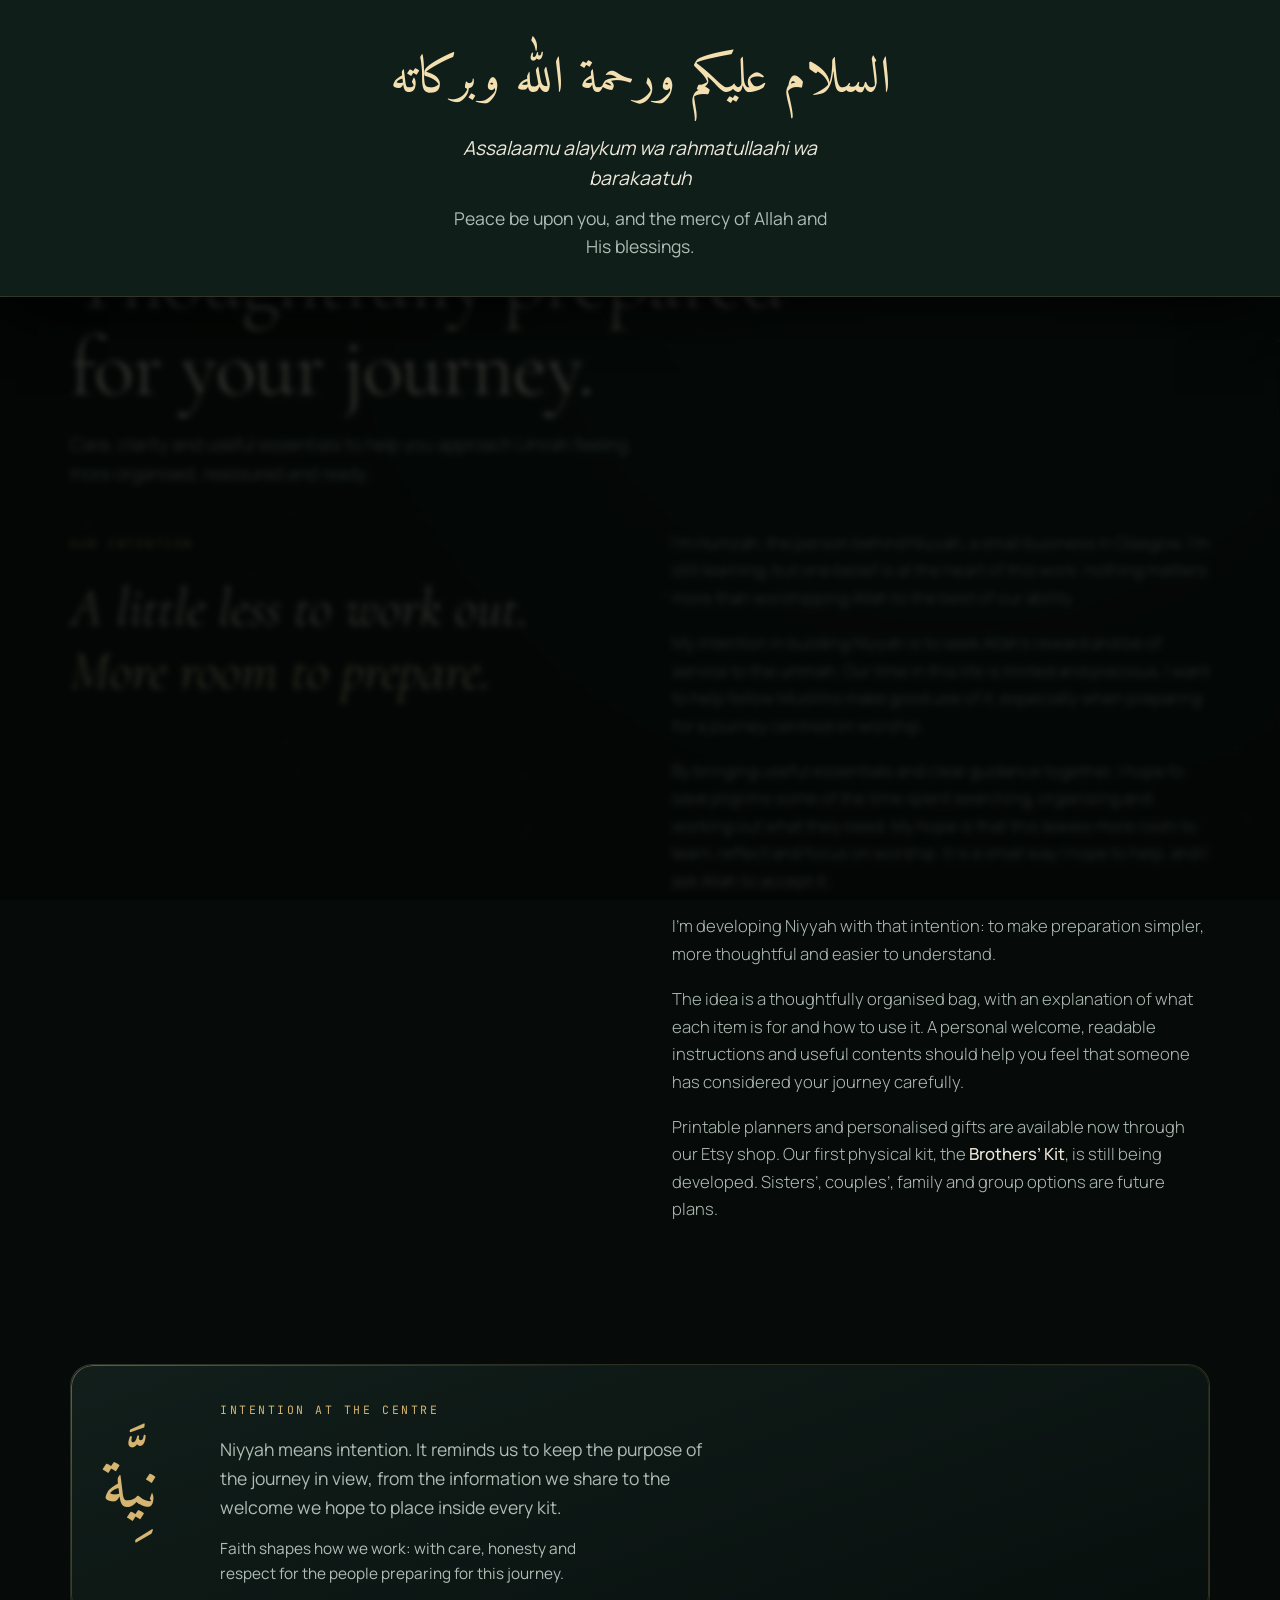
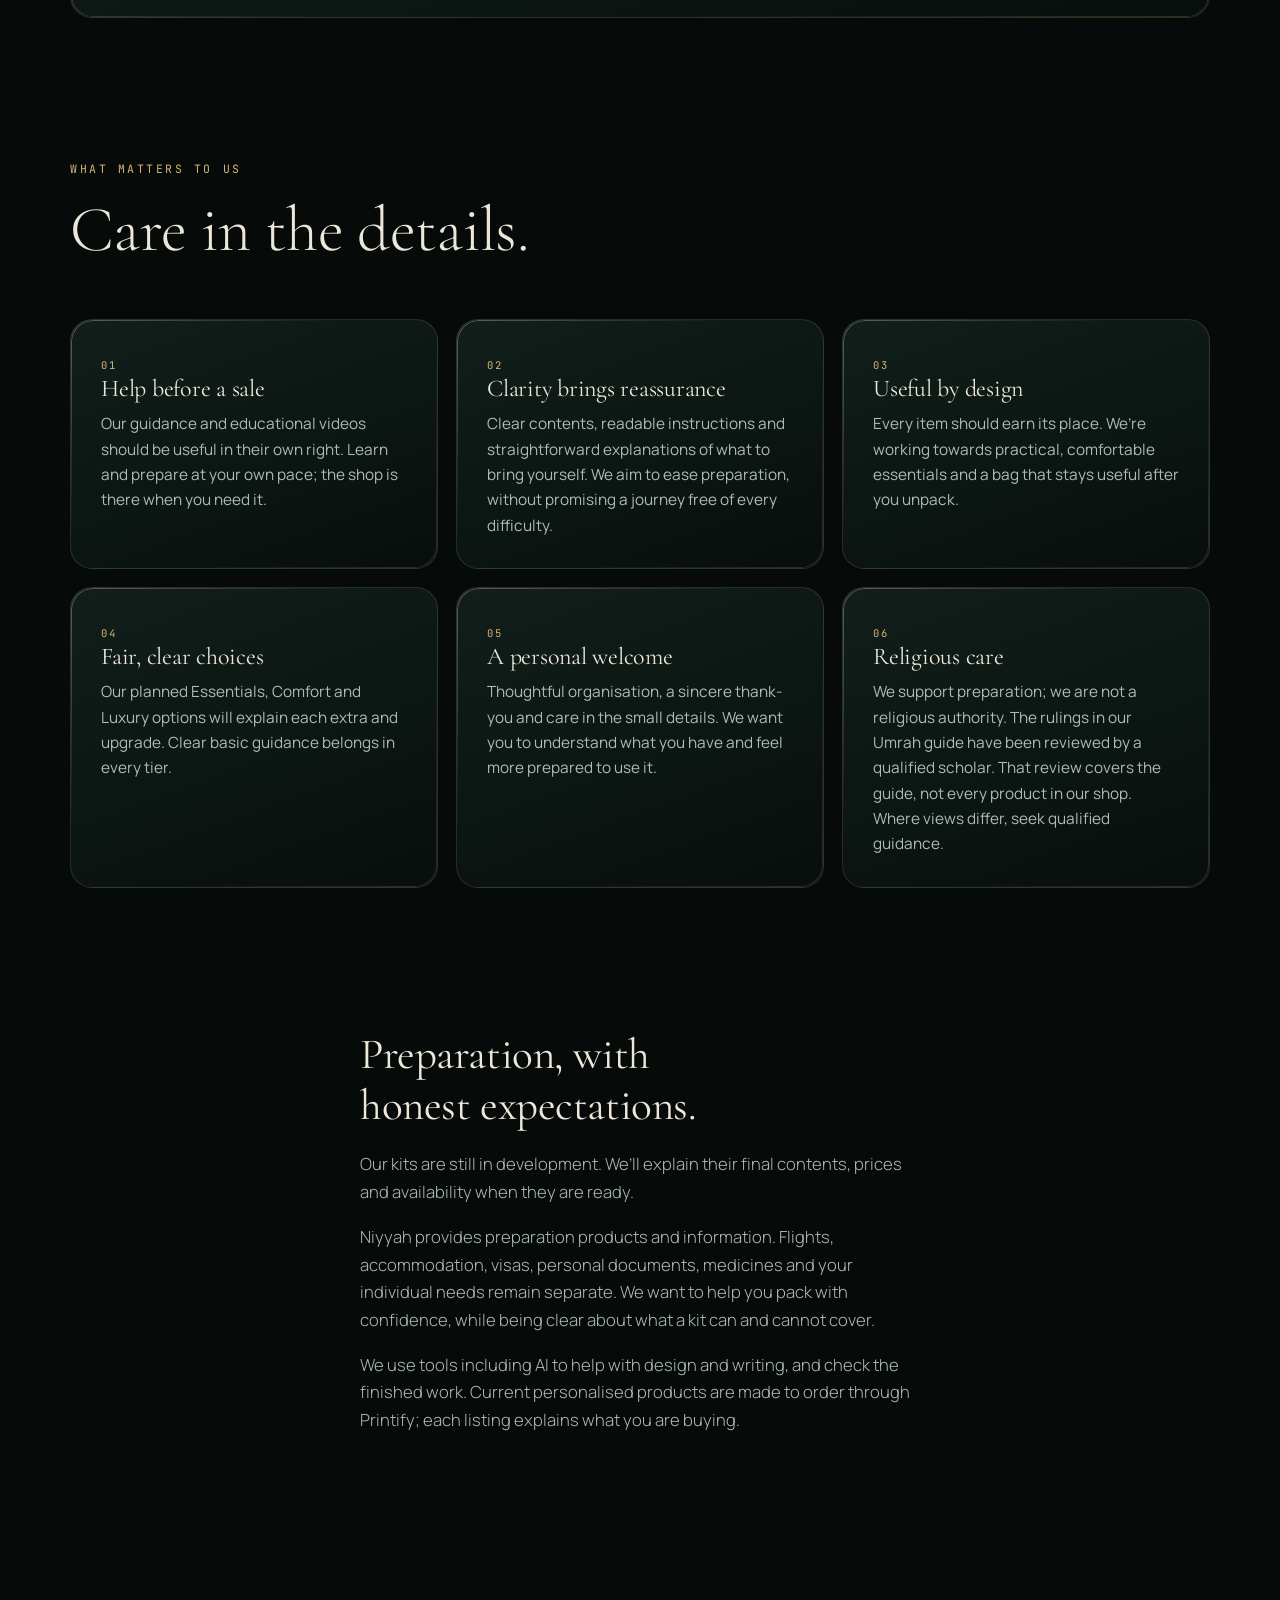
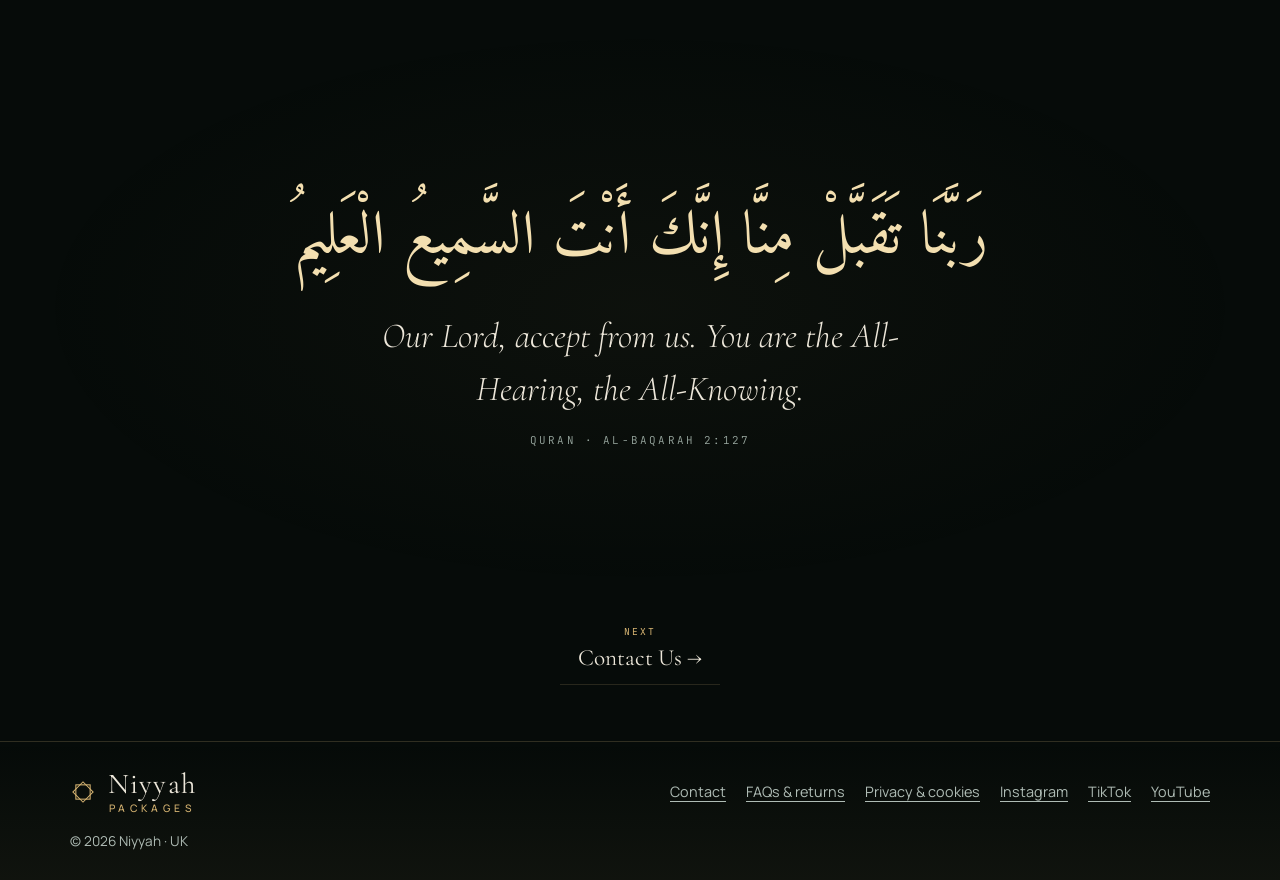
==== commit 30b73200: "Site-wide shooting stars on staggered 60s timers; more space between Quran reminder and Next link Co" ====
--- a/about.html
+++ b/about.html
@@ -14,7 +14,7 @@
 <link rel="preconnect" href="https://fonts.googleapis.com">
 <link rel="preconnect" href="https://fonts.gstatic.com" crossorigin>
 <link rel="stylesheet" media="print" onload="this.media='all'" href="https://fonts.googleapis.com/css2?family=Cormorant+Garamond:ital,wght@0,300;0,400;0,500;1,300;1,400&family=Manrope:wght@300;400;500;600&family=JetBrains+Mono:wght@400;500&family=Amiri:wght@400;700&display=swap">
-<link rel="stylesheet" href="assets/style.css?v=20261102-welcome4">
+<link rel="stylesheet" href="assets/style.css?v=20261104-stars1">
 <link rel="canonical" href="https://niyyahpackages.com/about">
 <meta property="og:type" content="website">
 <meta property="og:locale" content="en_GB">
@@ -90,10 +90,10 @@
   <p>© 2026 Niyyah · UK</p>
 </div></footer>
 <script src="assets/ui.js?v=20261030-motion6"></script>
-<script src="assets/sky.js?v=20261030-motion6"></script>
+<script src="assets/sky.js?v=20261104-stars1"></script>
 
 <script>if(location.hash==="#faq"||location.hash==="#contact"||location.hash==="#groups"){location.replace("/contact"+location.search+location.hash);}</script>
-<script src="assets/reminders.js?v=20261030-loop9"></script>
+<script src="assets/reminders.js?v=20261104-stars1"></script>
 <script src="assets/salaam.js?v=20261104-entry1" defer></script>
 </body>
 </html>
--- a/assets/style.css
+++ b/assets/style.css
@@ -623,3 +623,8 @@
 .next-step-k{font-family:var(--mono);font-size:.6rem;letter-spacing:.22em;text-transform:uppercase;color:var(--gold)}
 .next-step-t{font-family:var(--display);font-size:clamp(1.15rem,2.4vw,1.45rem);line-height:1.3}
 .page-reminder+.next-step{margin-top:clamp(-120px,-8vw,-60px);position:relative;z-index:2}
+/* Site-wide shooting stars sit between the sky and the page content. */
+.star-layer{position:fixed;inset:0;z-index:1;pointer-events:none;overflow:hidden}
+/* Generous, identical space between the Quran reminder and the Next link on every page. */
+.page-reminder,.home .page-reminder{padding-bottom:clamp(110px,12vw,170px)}
+.page-reminder+.next-step{margin-top:0;padding-top:12px}
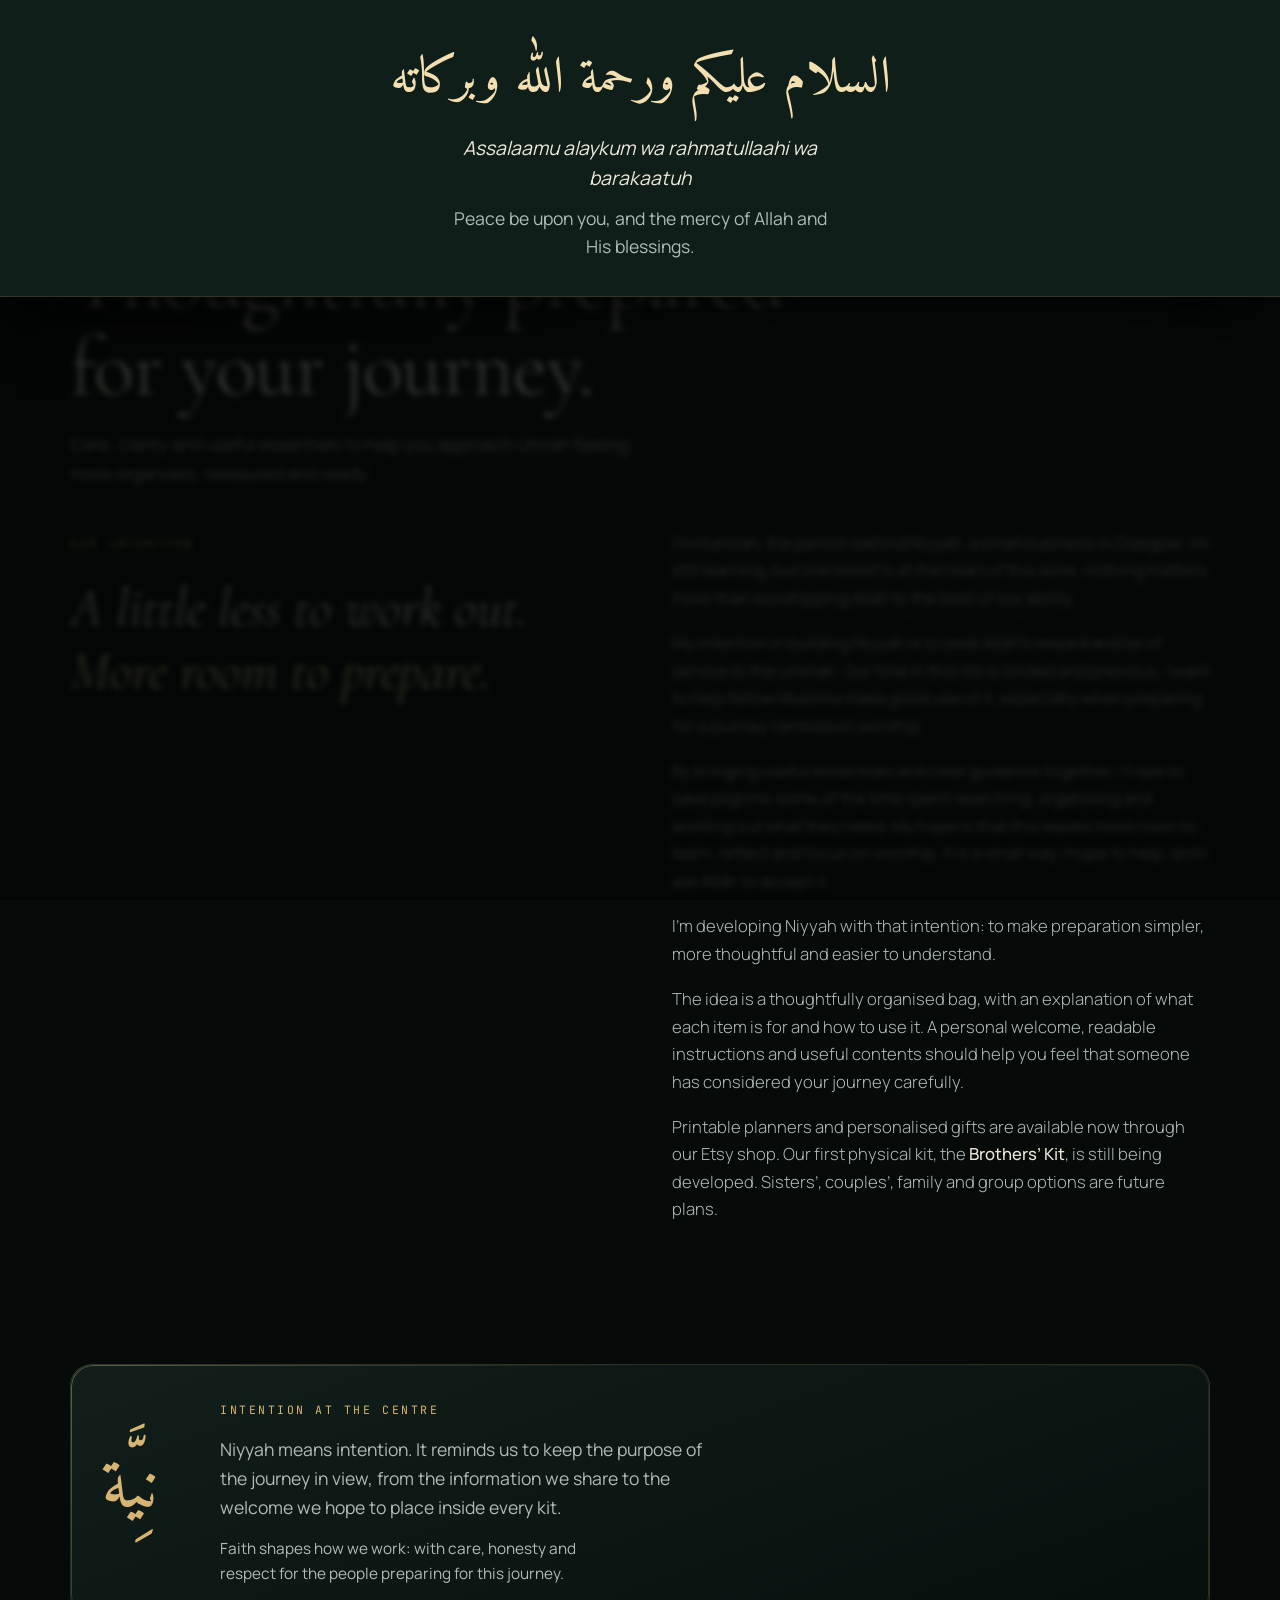
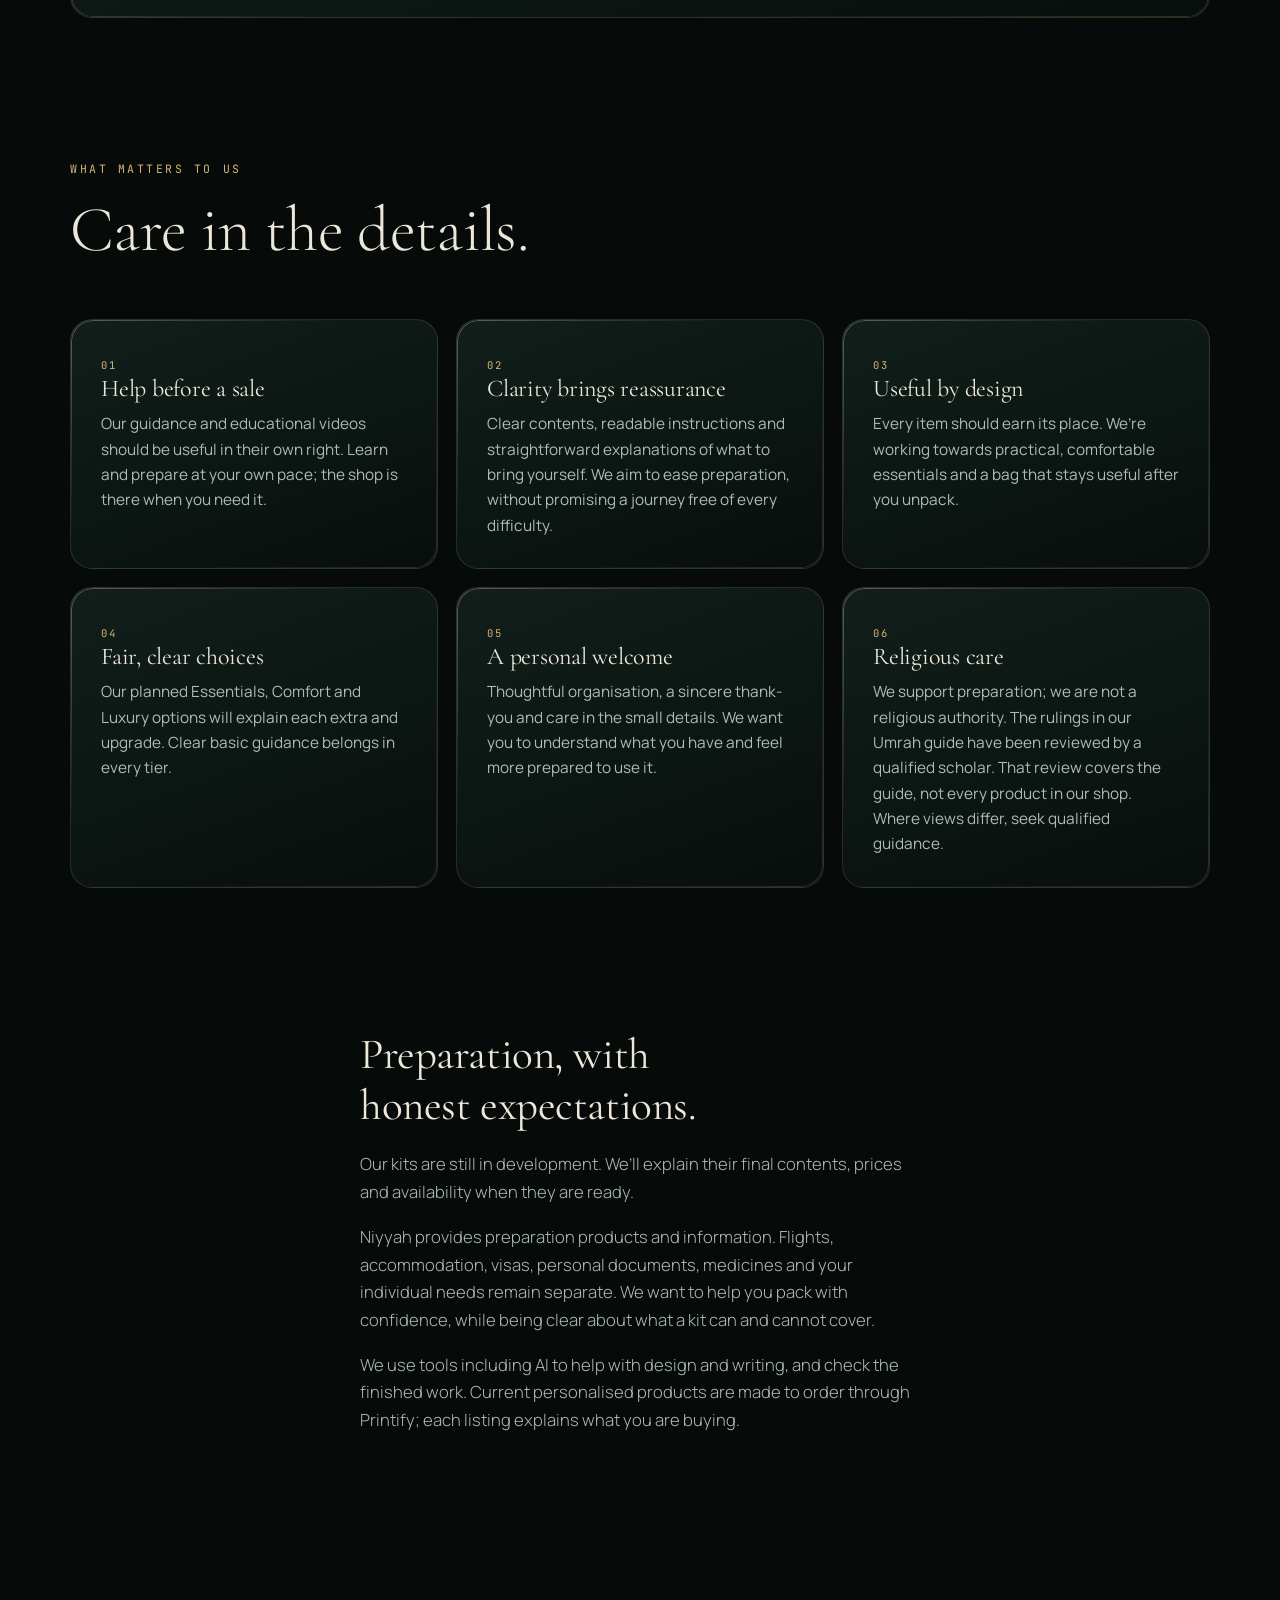
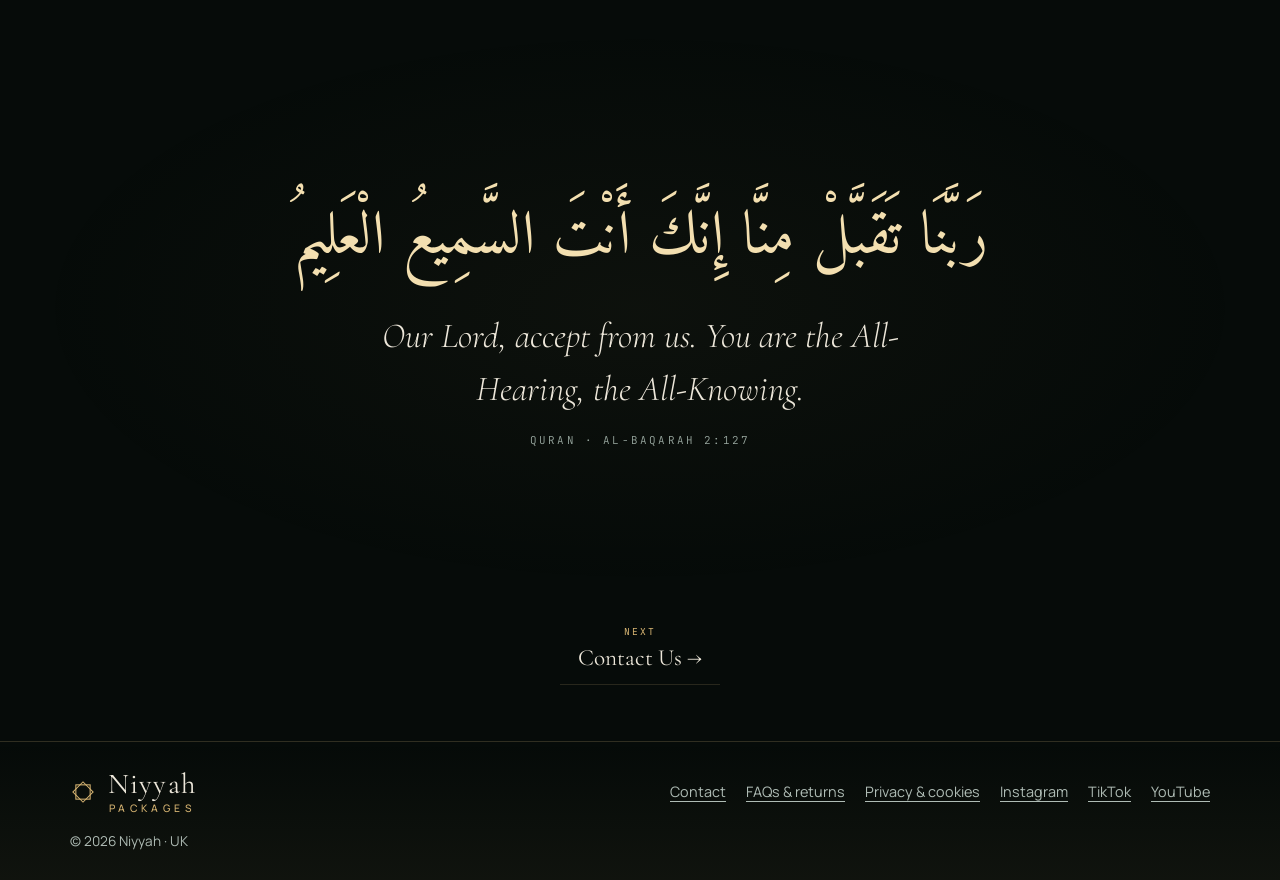
==== commit e4fe071c: "Shooting stars fly in different directions Co-Authored-By: Claude Opus 5.5 <noreply@anthropic.com> C" ====
--- a/about.html
+++ b/about.html
@@ -90,7 +90,7 @@
   <p>© 2026 Niyyah · UK</p>
 </div></footer>
 <script src="assets/ui.js?v=20261030-motion6"></script>
-<script src="assets/sky.js?v=20261104-stars1"></script>
+<script src="assets/sky.js?v=20261104-stars2"></script>
 
 <script>if(location.hash==="#faq"||location.hash==="#contact"||location.hash==="#groups"){location.replace("/contact"+location.search+location.hash);}</script>
 <script src="assets/reminders.js?v=20261104-stars1"></script>
